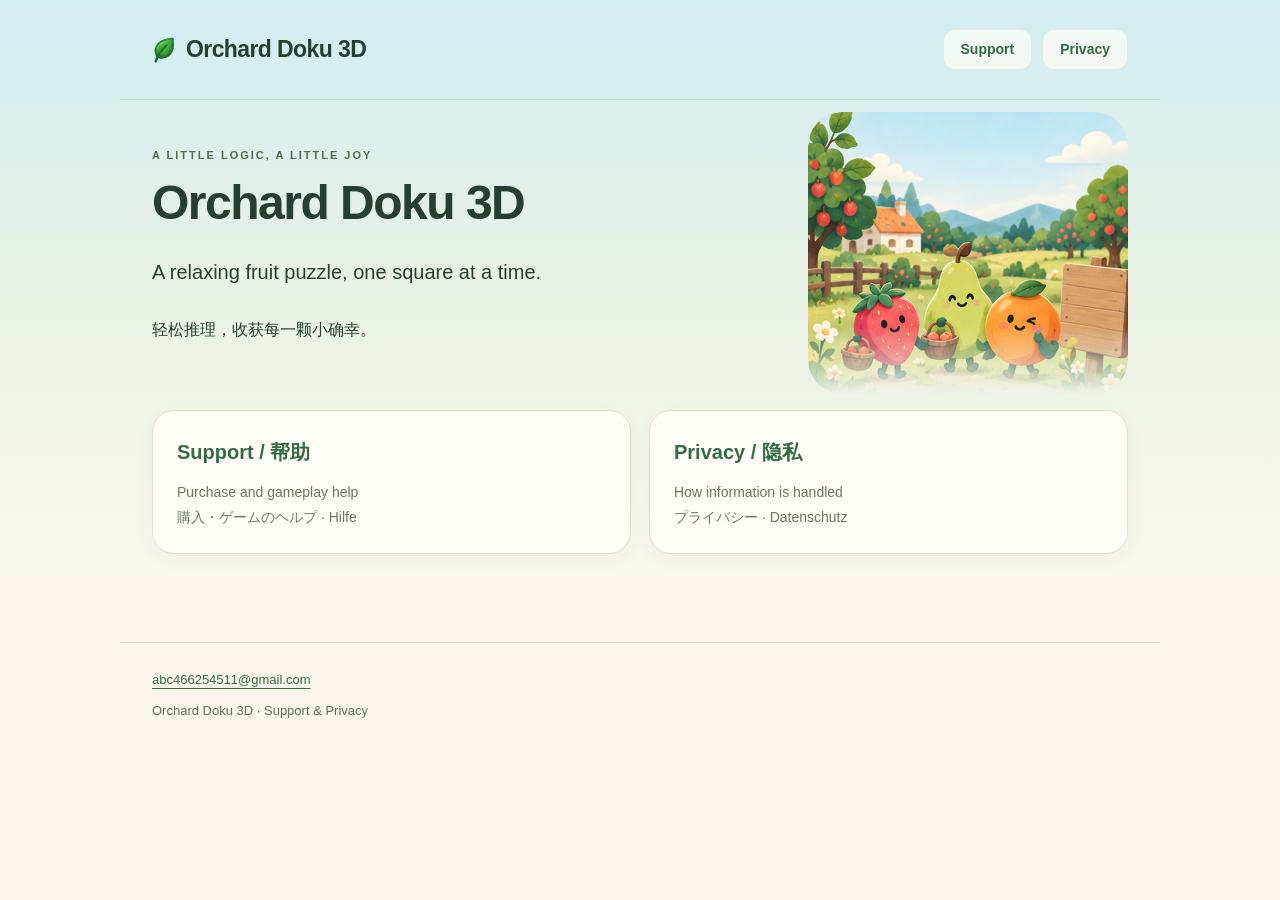
==== index.html @ daf19d79 "Document Orchard Doku 3D progress, leaderboards and version checks" ====
<!doctype html>
<html lang="en"><head><meta charset="utf-8"><meta name="viewport" content="width=device-width,initial-scale=1"><meta name="color-scheme" content="light"><meta name="description" content="Orchard Doku 3D official support and privacy information."><title>Support & Privacy · Orchard Doku 3D</title><link rel="stylesheet" href="style.css"></head><body><header><a class="brand" href="index.html">Orchard Doku 3D</a><nav aria-label="Main navigation"><a href="support.html">Support</a><a href="privacy.html">Privacy</a></nav></header><main><div class="page-intro"><p class="eyebrow">A LITTLE LOGIC, A LITTLE JOY</p><h1>Orchard Doku 3D</h1><p class="lead">A relaxing fruit puzzle, one square at a time.</p><p>轻松推理，收获每一颗小确幸。</p></div><div class="cards"><a href="support.html"><strong>Support / 帮助</strong><span>Purchase and gameplay help<br>購入・ゲームのヘルプ · Hilfe</span></a><a href="privacy.html"><strong>Privacy / 隐私</strong><span>How information is handled<br>プライバシー · Datenschutz</span></a></div></main><footer><a href="mailto:abc466254511@gmail.com">abc466254511@gmail.com</a><p>Orchard Doku 3D · Support &amp; Privacy</p></footer></body></html>
---- style.css ----
*{box-sizing:border-box}html{scroll-behavior:smooth}body{margin:0;background:#fbf7ec;color:#263e2c;font-family:-apple-system,BlinkMacSystemFont,"Segoe UI",sans-serif;font-size:16px;line-height:1.75}header,main,footer{max-width:880px;margin:auto;padding:28px}header{display:flex;gap:24px;align-items:center;justify-content:space-between;border-bottom:1px solid #dce1cf}nav{display:flex;gap:24px;flex-wrap:wrap}a{color:#326845;text-underline-offset:4px;overflow-wrap:anywhere}a:hover{color:#174527}a:focus-visible{outline:3px solid #809f59;outline-offset:4px}.brand{font-weight:800;font-size:22px;text-decoration:none}h1{font-size:clamp(32px,6vw,48px);line-height:1.2;margin:12px 0 20px;letter-spacing:-1px}h2{font-size:26px;line-height:1.35}h3{font-size:19px;line-height:1.5;margin:26px 0 8px}p{margin:8px 0 18px}.meta,.eyebrow,footer{color:#687664}.eyebrow{font-size:12px;letter-spacing:2px;font-weight:700}.languages{padding:16px 0 24px}.languages a{background:#e9efdc;border-radius:12px;padding:6px 14px;text-decoration:none}.lead{font-size:20px}section{background:#fffdf6;border:1px solid #dde2d0;border-radius:22px;margin:12px 0 28px;padding:28px;scroll-margin-top:18px}footer{font-size:14px;border-top:1px solid #dce1cf}.cards{display:grid;grid-template-columns:1fr 1fr;gap:18px;margin:36px 0 80px}.cards a{display:block;padding:24px;border-radius:20px;background:#e9efdc;text-decoration:none}.cards strong,.cards span{display:block}.cards strong{font-size:20px;margin-bottom:10px}.cards span{font-size:14px;color:#687664}@media(max-width:540px){header,main,footer{padding:20px}header{gap:12px}header nav{gap:14px;font-size:14px}section{padding:20px}.cards{grid-template-columns:1fr}nav.languages{gap:10px}.brand{font-size:19px}}@media(prefers-reduced-motion:reduce){html{scroll-behavior:auto}}
/* Preview: Orchard home-v7 palette and approved orchard illustration. */
:root{--cream:#fbf7ec;--ink:#273f30;--green:#39784c;--sky:#b8e4ed}
body{background:linear-gradient(180deg,#d0edf0 0,#e8f1e5 280px,var(--cream) 590px) no-repeat,var(--cream);color:var(--ink)}
header,main,footer{max-width:1040px;padding-left:32px;padding-right:32px}
header{min-height:100px;border-bottom:1px solid rgba(64,109,75,.13)}
.brand{display:flex;align-items:center;gap:9px;letter-spacing:-.6px;font-size:23px;color:var(--ink)}
.brand:before{content:"";width:25px;height:30px;background:url(assets/IconLeaf.png) center/contain no-repeat;flex:none}
header nav{gap:10px;font-size:14px;font-weight:600}
header nav a{padding:7px 17px;border-radius:12px;text-decoration:none;background:rgba(255,253,245,.7);border:1px solid rgba(67,108,74,.1)}
main{padding-top:0}
.page-intro{position:relative;isolation:isolate;min-height:298px;display:flex;flex-direction:column;justify-content:center;padding:35px 345px 25px 0}
.page-intro:after{content:"";position:absolute;z-index:-1;right:0;top:12px;width:320px;height:282px;background:url(assets/HomeScene.png) center 66%/cover no-repeat;border-radius:34px;mask-image:linear-gradient(to bottom,#000 76%,transparent 100%);-webkit-mask-image:linear-gradient(to bottom,#000 76%,transparent 100%)}
h1{font-size:clamp(34px,5vw,48px);letter-spacing:-1.5px;margin:9px 0 16px}
.eyebrow{color:#526d4c;font-size:11px;letter-spacing:2px;margin:0;font-weight:700}
.meta{font-size:13px;line-height:1.75;color:#566b56;margin:0}
.languages{gap:8px;padding:20px 0 0}
.languages a{font-size:13px;padding:6px 14px;border:1px solid #cad6ba;border-radius:11px;background:#fffdf3;box-shadow:0 2px 2px rgba(47,84,55,.03)}
a{color:#346b45}a:hover{color:#214b2c}a:focus-visible{outline:3px solid #39784c}
section{position:relative;background:#fffdf6;border:1px solid #dce1cf;box-shadow:0 8px 30px rgba(56,87,43,.04);border-radius:24px;padding:32px 38px;margin:0 0 24px;scroll-margin-top:22px}
section h2{font-size:26px;margin:0 0 22px;letter-spacing:-.6px}
section h3{font-size:18px;margin:26px 0 9px}section p{font-size:15px;line-height:1.9;color:#405443}
footer{border-top:1px solid #dde2d0;font-size:13px;color:#60725c;padding-top:26px;padding-bottom:32px}
.cards{margin:12px 0 60px}.cards a{background:#fffdf6;border:1px solid #dce1cf;box-shadow:0 6px 20px rgba(56,87,43,.04);border-radius:22px}.cards strong{color:#346b45}
@media(max-width:700px){header,main,footer{padding-left:20px;padding-right:20px}header{min-height:82px;gap:10px;flex-wrap:wrap;padding-top:18px;padding-bottom:18px}.brand{font-size:20px;gap:5px}.brand:before{width:20px;height:25px}header nav{gap:6px;font-size:12px}header nav a{padding:6px 9px}.page-intro{padding:26px 0 21px;min-height:0}.page-intro:after{position:relative;display:block;right:auto;top:auto;order:-1;width:100%;height:176px;margin:0 0 17px;border-radius:22px;background-position:center 70%;mask-image:linear-gradient(to bottom,#000 86%,transparent 100%);-webkit-mask-image:linear-gradient(to bottom,#000 86%,transparent 100%)}h1{font-size:36px;margin:8px 0 12px}.languages{padding-top:16px;gap:7px}.languages a{font-size:12px;padding:6px 12px}.meta{font-size:12px}section{padding:23px 21px;border-radius:22px}section h2{font-size:25px;margin-bottom:20px}section h3{font-size:17px}section p{font-size:15px;line-height:1.85}}
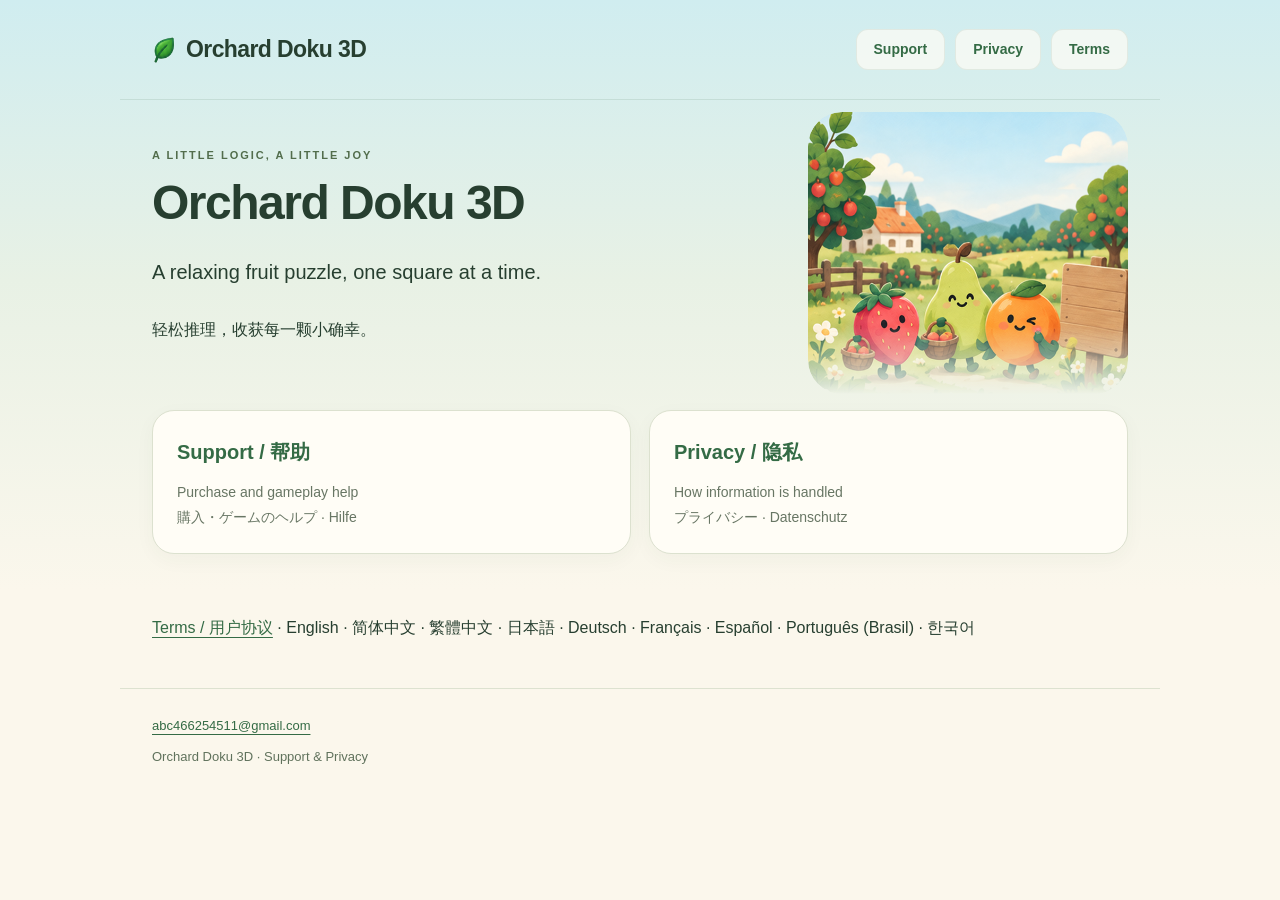
==== commit 56d1ce1a: "Update 1.1.1 privacy, purchase terms and support in nine languages" ====
--- a/index.html
+++ b/index.html
@@ -1,2 +1,2 @@
 <!doctype html>
-<html lang="en"><head><meta charset="utf-8"><meta name="viewport" content="width=device-width,initial-scale=1"><meta name="color-scheme" content="light"><meta name="description" content="Orchard Doku 3D official support and privacy information."><title>Support & Privacy · Orchard Doku 3D</title><link rel="stylesheet" href="style.css"></head><body><header><a class="brand" href="index.html">Orchard Doku 3D</a><nav aria-label="Main navigation"><a href="support.html">Support</a><a href="privacy.html">Privacy</a></nav></header><main><div class="page-intro"><p class="eyebrow">A LITTLE LOGIC, A LITTLE JOY</p><h1>Orchard Doku 3D</h1><p class="lead">A relaxing fruit puzzle, one square at a time.</p><p>轻松推理，收获每一颗小确幸。</p></div><div class="cards"><a href="support.html"><strong>Support / 帮助</strong><span>Purchase and gameplay help<br>購入・ゲームのヘルプ · Hilfe</span></a><a href="privacy.html"><strong>Privacy / 隐私</strong><span>How information is handled<br>プライバシー · Datenschutz</span></a></div></main><footer><a href="mailto:abc466254511@gmail.com">abc466254511@gmail.com</a><p>Orchard Doku 3D · Support &amp; Privacy</p></footer></body></html>
+<html lang="en"><head><meta charset="utf-8"><meta name="viewport" content="width=device-width,initial-scale=1"><meta name="color-scheme" content="light"><meta name="description" content="Orchard Doku 3D official support and privacy information."><title>Support & Privacy · Orchard Doku 3D</title><link rel="stylesheet" href="style.css"></head><body><header><a class="brand" href="index.html">Orchard Doku 3D</a><nav aria-label="Main navigation"><a href="support.html">Support</a><a href="privacy.html">Privacy</a><a href="terms.html">Terms</a></nav></header><main><div class="page-intro"><p class="eyebrow">A LITTLE LOGIC, A LITTLE JOY</p><h1>Orchard Doku 3D</h1><p class="lead">A relaxing fruit puzzle, one square at a time.</p><p>轻松推理，收获每一颗小确幸。</p></div><div class="cards"><a href="support.html"><strong>Support / 帮助</strong><span>Purchase and gameplay help<br>購入・ゲームのヘルプ · Hilfe</span></a><a href="privacy.html"><strong>Privacy / 隐私</strong><span>How information is handled<br>プライバシー · Datenschutz</span></a></div><p><a href="terms.html">Terms / 用户协议</a> · English · 简体中文 · 繁體中文 · 日本語 · Deutsch · Français · Español · Português (Brasil) · 한국어</p></main><footer><a href="mailto:abc466254511@gmail.com">abc466254511@gmail.com</a><p>Orchard Doku 3D · Support &amp; Privacy</p></footer></body></html>
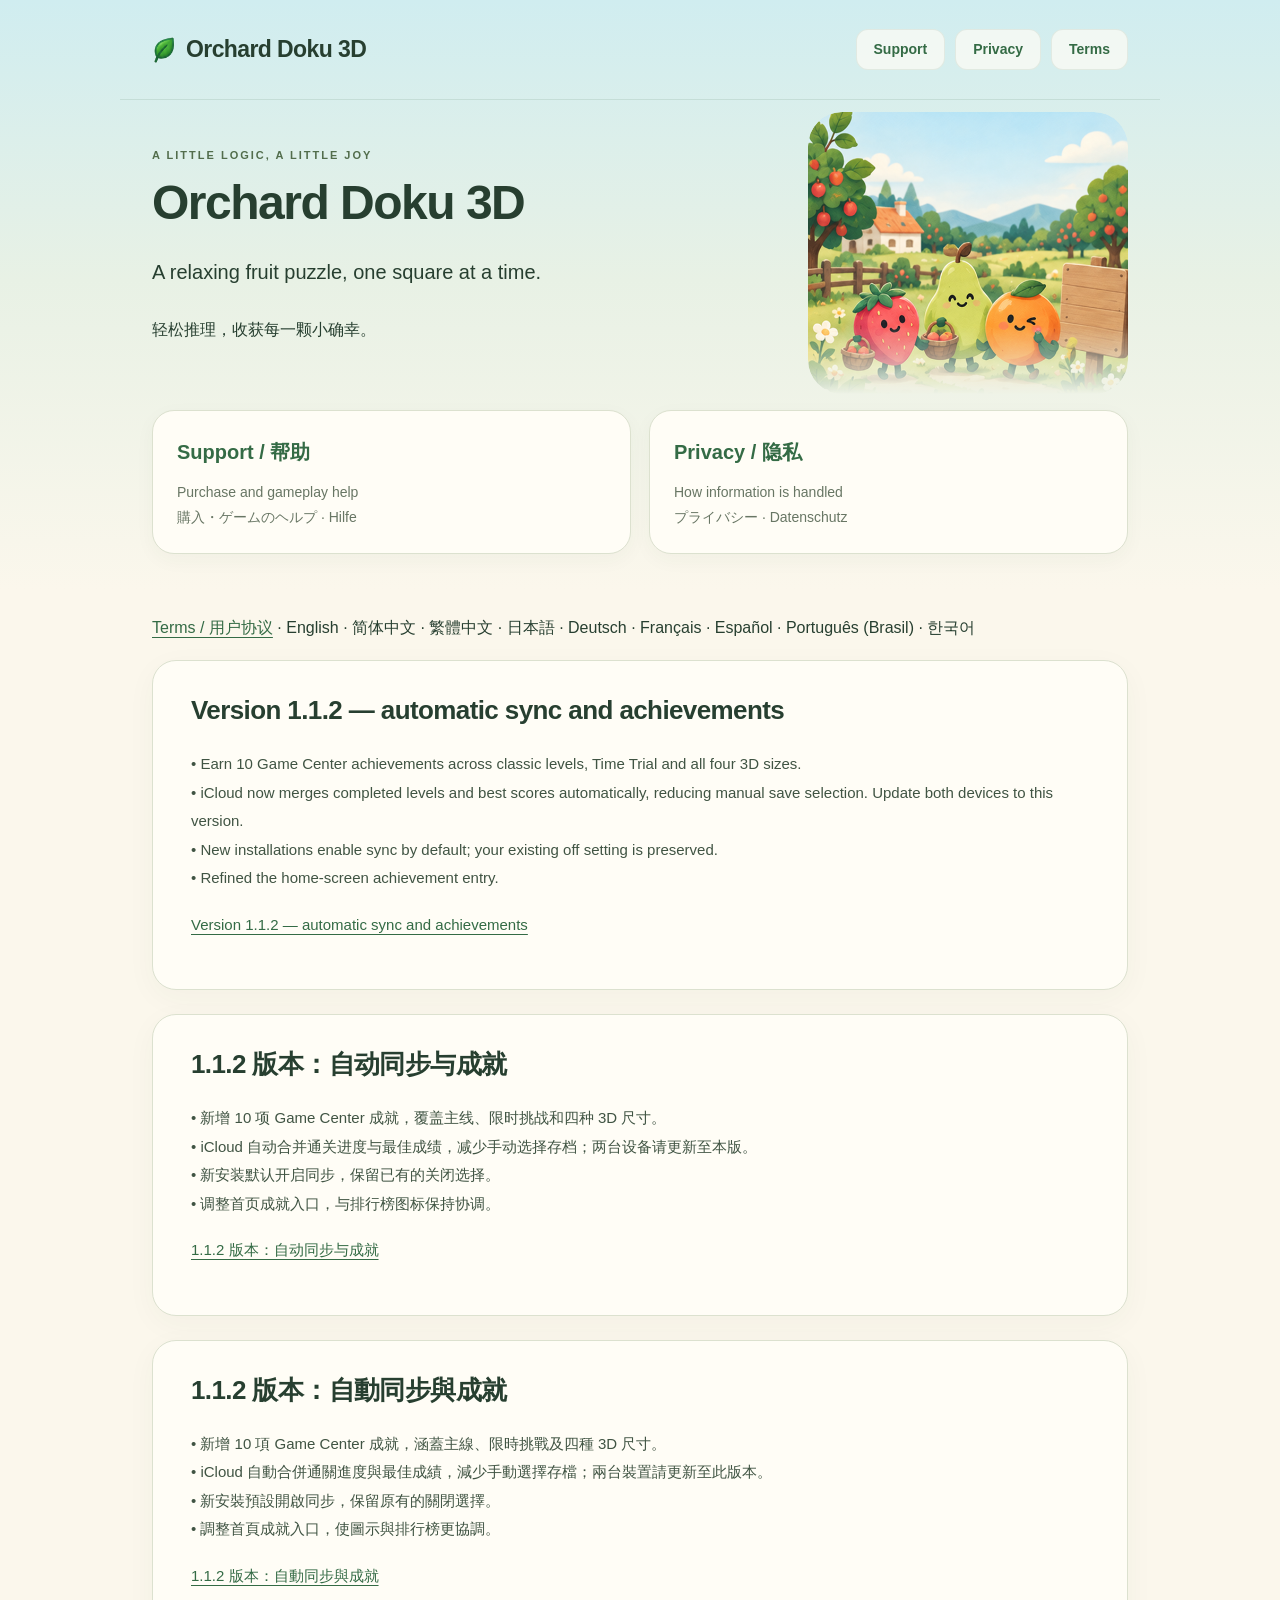
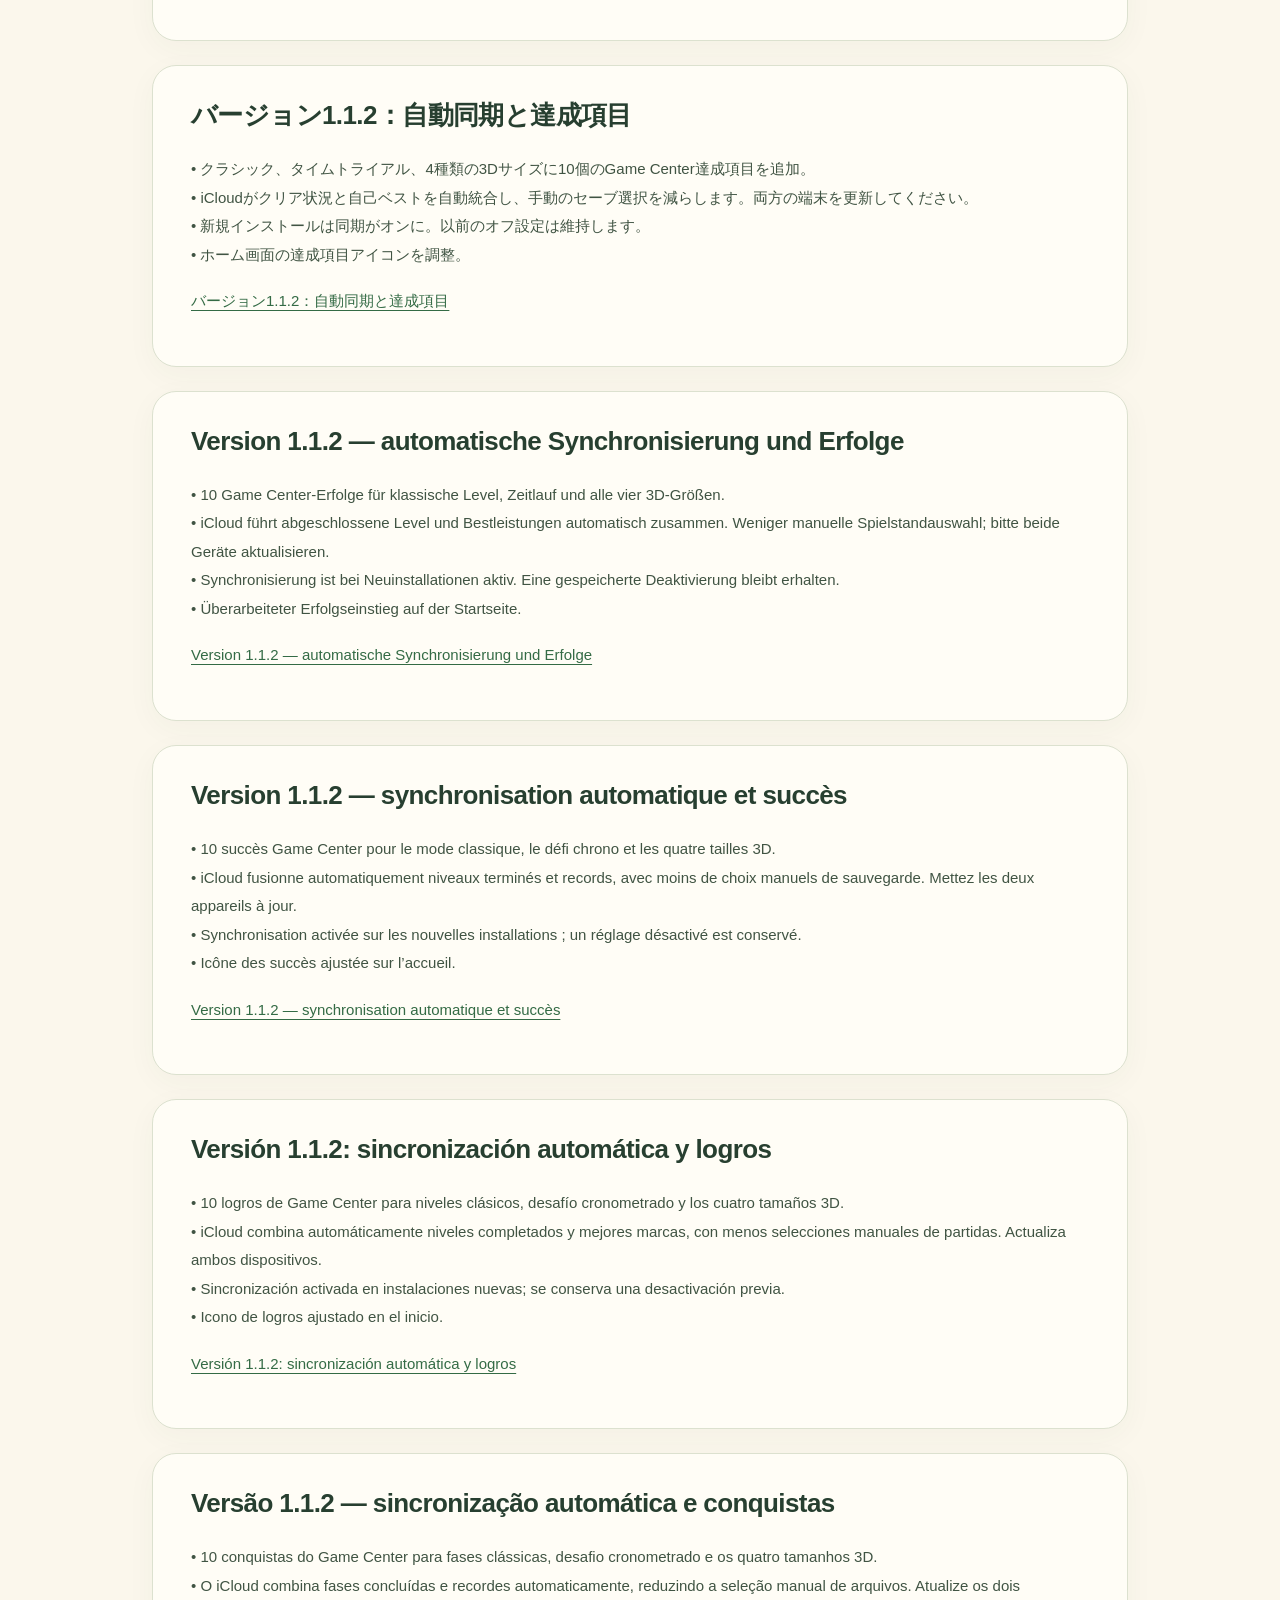
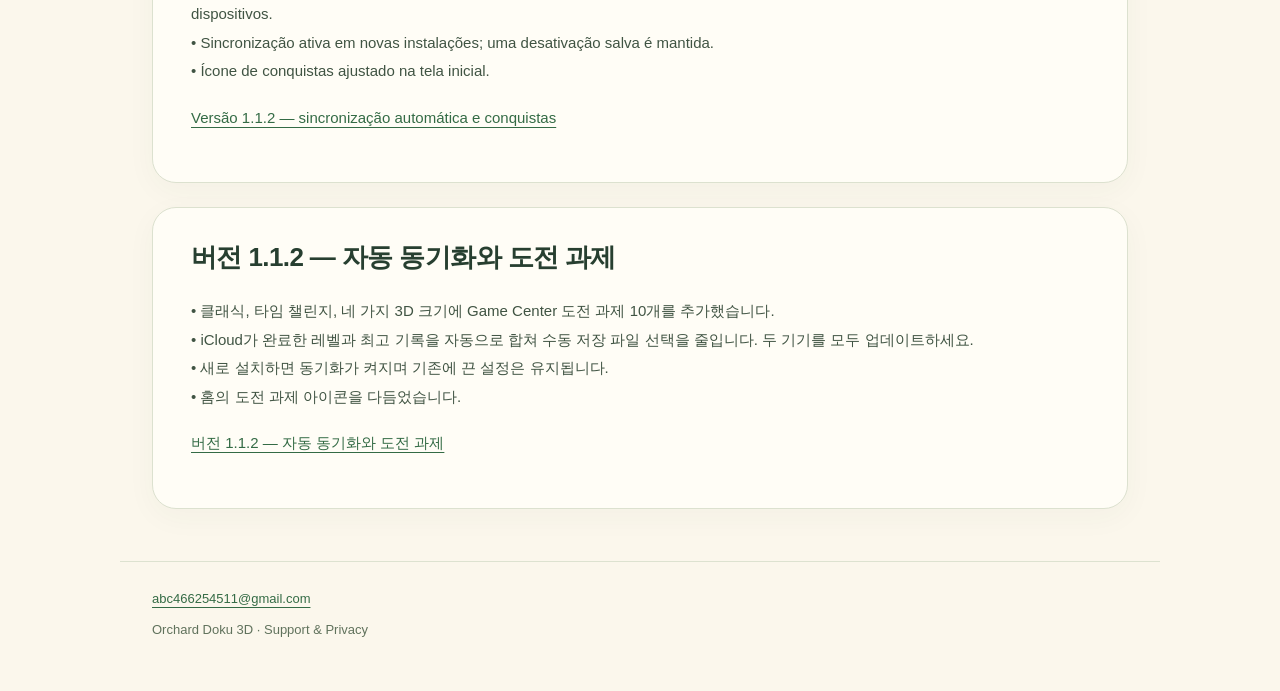
==== commit 2704b1d1: "Document 1.1.2 automatic iCloud sync and Game Center achievements in nine languages" ====
--- a/index.html
+++ b/index.html
@@ -1,2 +1,2 @@
 <!doctype html>
-<html lang="en"><head><meta charset="utf-8"><meta name="viewport" content="width=device-width,initial-scale=1"><meta name="color-scheme" content="light"><meta name="description" content="Orchard Doku 3D official support and privacy information."><title>Support & Privacy · Orchard Doku 3D</title><link rel="stylesheet" href="style.css"></head><body><header><a class="brand" href="index.html">Orchard Doku 3D</a><nav aria-label="Main navigation"><a href="support.html">Support</a><a href="privacy.html">Privacy</a><a href="terms.html">Terms</a></nav></header><main><div class="page-intro"><p class="eyebrow">A LITTLE LOGIC, A LITTLE JOY</p><h1>Orchard Doku 3D</h1><p class="lead">A relaxing fruit puzzle, one square at a time.</p><p>轻松推理，收获每一颗小确幸。</p></div><div class="cards"><a href="support.html"><strong>Support / 帮助</strong><span>Purchase and gameplay help<br>購入・ゲームのヘルプ · Hilfe</span></a><a href="privacy.html"><strong>Privacy / 隐私</strong><span>How information is handled<br>プライバシー · Datenschutz</span></a></div><p><a href="terms.html">Terms / 用户协议</a> · English · 简体中文 · 繁體中文 · 日本語 · Deutsch · Français · Español · Português (Brasil) · 한국어</p></main><footer><a href="mailto:abc466254511@gmail.com">abc466254511@gmail.com</a><p>Orchard Doku 3D · Support &amp; Privacy</p></footer></body></html>
+<html lang="en"><head><meta charset="utf-8"><meta name="viewport" content="width=device-width,initial-scale=1"><meta name="color-scheme" content="light"><meta name="description" content="Orchard Doku 3D official support and privacy information."><title>Support & Privacy · Orchard Doku 3D</title><link rel="stylesheet" href="style.css"></head><body><header><a class="brand" href="index.html">Orchard Doku 3D</a><nav aria-label="Main navigation"><a href="support.html">Support</a><a href="privacy.html">Privacy</a><a href="terms.html">Terms</a></nav></header><main><div class="page-intro"><p class="eyebrow">A LITTLE LOGIC, A LITTLE JOY</p><h1>Orchard Doku 3D</h1><p class="lead">A relaxing fruit puzzle, one square at a time.</p><p>轻松推理，收获每一颗小确幸。</p></div><div class="cards"><a href="support.html"><strong>Support / 帮助</strong><span>Purchase and gameplay help<br>購入・ゲームのヘルプ · Hilfe</span></a><a href="privacy.html"><strong>Privacy / 隐私</strong><span>How information is handled<br>プライバシー · Datenschutz</span></a></div><p><a href="terms.html">Terms / 用户协议</a> · English · 简体中文 · 繁體中文 · 日本語 · Deutsch · Français · Español · Português (Brasil) · 한국어</p><section lang="en-US"><h2>Version 1.1.2 — automatic sync and achievements</h2><p>• Earn 10 Game Center achievements across classic levels, Time Trial and all four 3D sizes.<br>• iCloud now merges completed levels and best scores automatically, reducing manual save selection. Update both devices to this version.<br>• New installations enable sync by default; your existing off setting is preserved.<br>• Refined the home-screen achievement entry.</p><p><a href="support.html#english">Version 1.1.2 — automatic sync and achievements</a></p></section><section lang="zh-Hans"><h2>1.1.2 版本：自动同步与成就</h2><p>• 新增 10 项 Game Center 成就，覆盖主线、限时挑战和四种 3D 尺寸。<br>• iCloud 自动合并通关进度与最佳成绩，减少手动选择存档；两台设备请更新至本版。<br>• 新安装默认开启同步，保留已有的关闭选择。<br>• 调整首页成就入口，与排行榜图标保持协调。</p><p><a href="support.html#chinese">1.1.2 版本：自动同步与成就</a></p></section><section lang="zh-Hant"><h2>1.1.2 版本：自動同步與成就</h2><p>• 新增 10 項 Game Center 成就，涵蓋主線、限時挑戰及四種 3D 尺寸。<br>• iCloud 自動合併通關進度與最佳成績，減少手動選擇存檔；兩台裝置請更新至此版本。<br>• 新安裝預設開啟同步，保留原有的關閉選擇。<br>• 調整首頁成就入口，使圖示與排行榜更協調。</p><p><a href="support.html#traditional">1.1.2 版本：自動同步與成就</a></p></section><section lang="ja"><h2>バージョン1.1.2：自動同期と達成項目</h2><p>• クラシック、タイムトライアル、4種類の3Dサイズに10個のGame Center達成項目を追加。<br>• iCloudがクリア状況と自己ベストを自動統合し、手動のセーブ選択を減らします。両方の端末を更新してください。<br>• 新規インストールは同期がオンに。以前のオフ設定は維持します。<br>• ホーム画面の達成項目アイコンを調整。</p><p><a href="support.html#japanese">バージョン1.1.2：自動同期と達成項目</a></p></section><section lang="de-DE"><h2>Version 1.1.2 — automatische Synchronisierung und Erfolge</h2><p>• 10 Game Center-Erfolge für klassische Level, Zeitlauf und alle vier 3D-Größen.<br>• iCloud führt abgeschlossene Level und Bestleistungen automatisch zusammen. Weniger manuelle Spielstandauswahl; bitte beide Geräte aktualisieren.<br>• Synchronisierung ist bei Neuinstallationen aktiv. Eine gespeicherte Deaktivierung bleibt erhalten.<br>• Überarbeiteter Erfolgseinstieg auf der Startseite.</p><p><a href="support.html#german">Version 1.1.2 — automatische Synchronisierung und Erfolge</a></p></section><section lang="fr-FR"><h2>Version 1.1.2 — synchronisation automatique et succès</h2><p>• 10 succès Game Center pour le mode classique, le défi chrono et les quatre tailles 3D.<br>• iCloud fusionne automatiquement niveaux terminés et records, avec moins de choix manuels de sauvegarde. Mettez les deux appareils à jour.<br>• Synchronisation activée sur les nouvelles installations ; un réglage désactivé est conservé.<br>• Icône des succès ajustée sur l’accueil.</p><p><a href="support.html#french">Version 1.1.2 — synchronisation automatique et succès</a></p></section><section lang="es-ES"><h2>Versión 1.1.2: sincronización automática y logros</h2><p>• 10 logros de Game Center para niveles clásicos, desafío cronometrado y los cuatro tamaños 3D.<br>• iCloud combina automáticamente niveles completados y mejores marcas, con menos selecciones manuales de partidas. Actualiza ambos dispositivos.<br>• Sincronización activada en instalaciones nuevas; se conserva una desactivación previa.<br>• Icono de logros ajustado en el inicio.</p><p><a href="support.html#spanish">Versión 1.1.2: sincronización automática y logros</a></p></section><section lang="pt-BR"><h2>Versão 1.1.2 — sincronização automática e conquistas</h2><p>• 10 conquistas do Game Center para fases clássicas, desafio cronometrado e os quatro tamanhos 3D.<br>• O iCloud combina fases concluídas e recordes automaticamente, reduzindo a seleção manual de arquivos. Atualize os dois dispositivos.<br>• Sincronização ativa em novas instalações; uma desativação salva é mantida.<br>• Ícone de conquistas ajustado na tela inicial.</p><p><a href="support.html#portuguese">Versão 1.1.2 — sincronização automática e conquistas</a></p></section><section lang="ko"><h2>버전 1.1.2 — 자동 동기화와 도전 과제</h2><p>• 클래식, 타임 챌린지, 네 가지 3D 크기에 Game Center 도전 과제 10개를 추가했습니다.<br>• iCloud가 완료한 레벨과 최고 기록을 자동으로 합쳐 수동 저장 파일 선택을 줄입니다. 두 기기를 모두 업데이트하세요.<br>• 새로 설치하면 동기화가 켜지며 기존에 끈 설정은 유지됩니다.<br>• 홈의 도전 과제 아이콘을 다듬었습니다.</p><p><a href="support.html#korean">버전 1.1.2 — 자동 동기화와 도전 과제</a></p></section></main><footer><a href="mailto:abc466254511@gmail.com">abc466254511@gmail.com</a><p>Orchard Doku 3D · Support &amp; Privacy</p></footer></body></html>
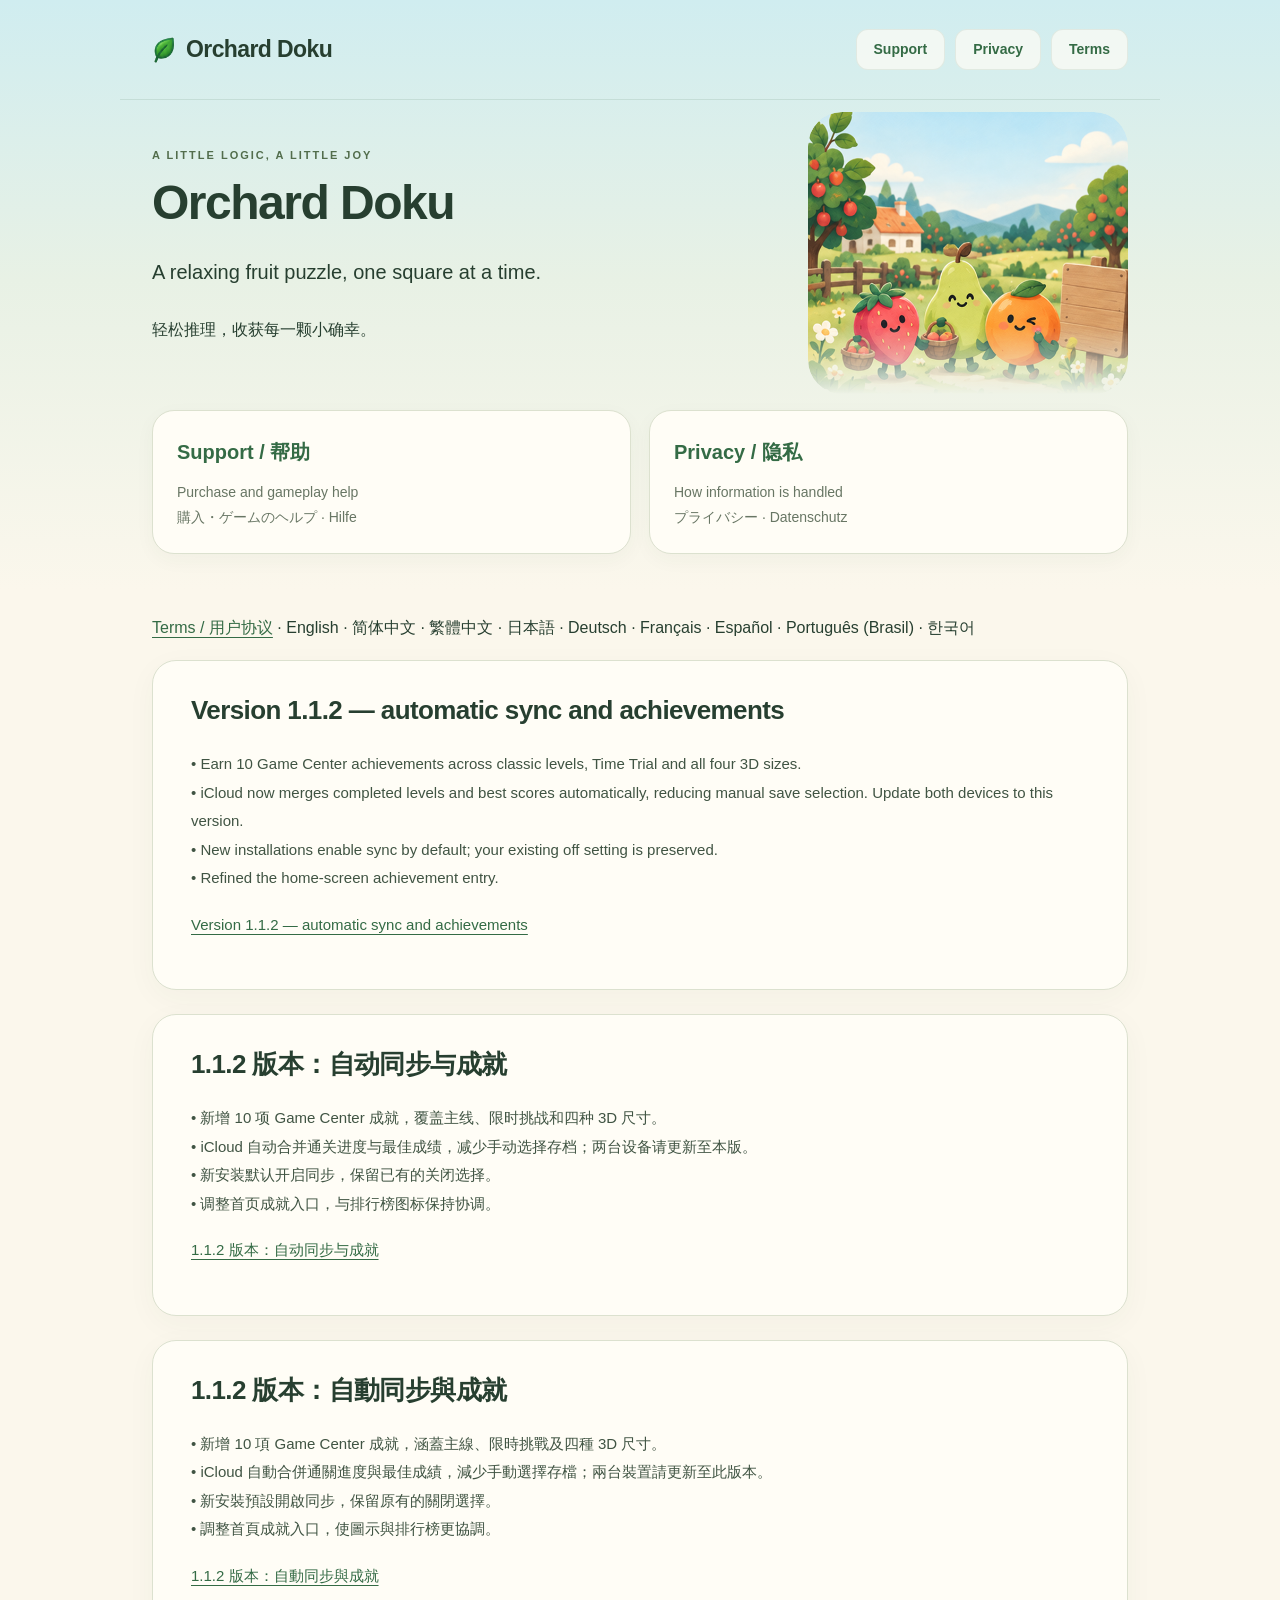
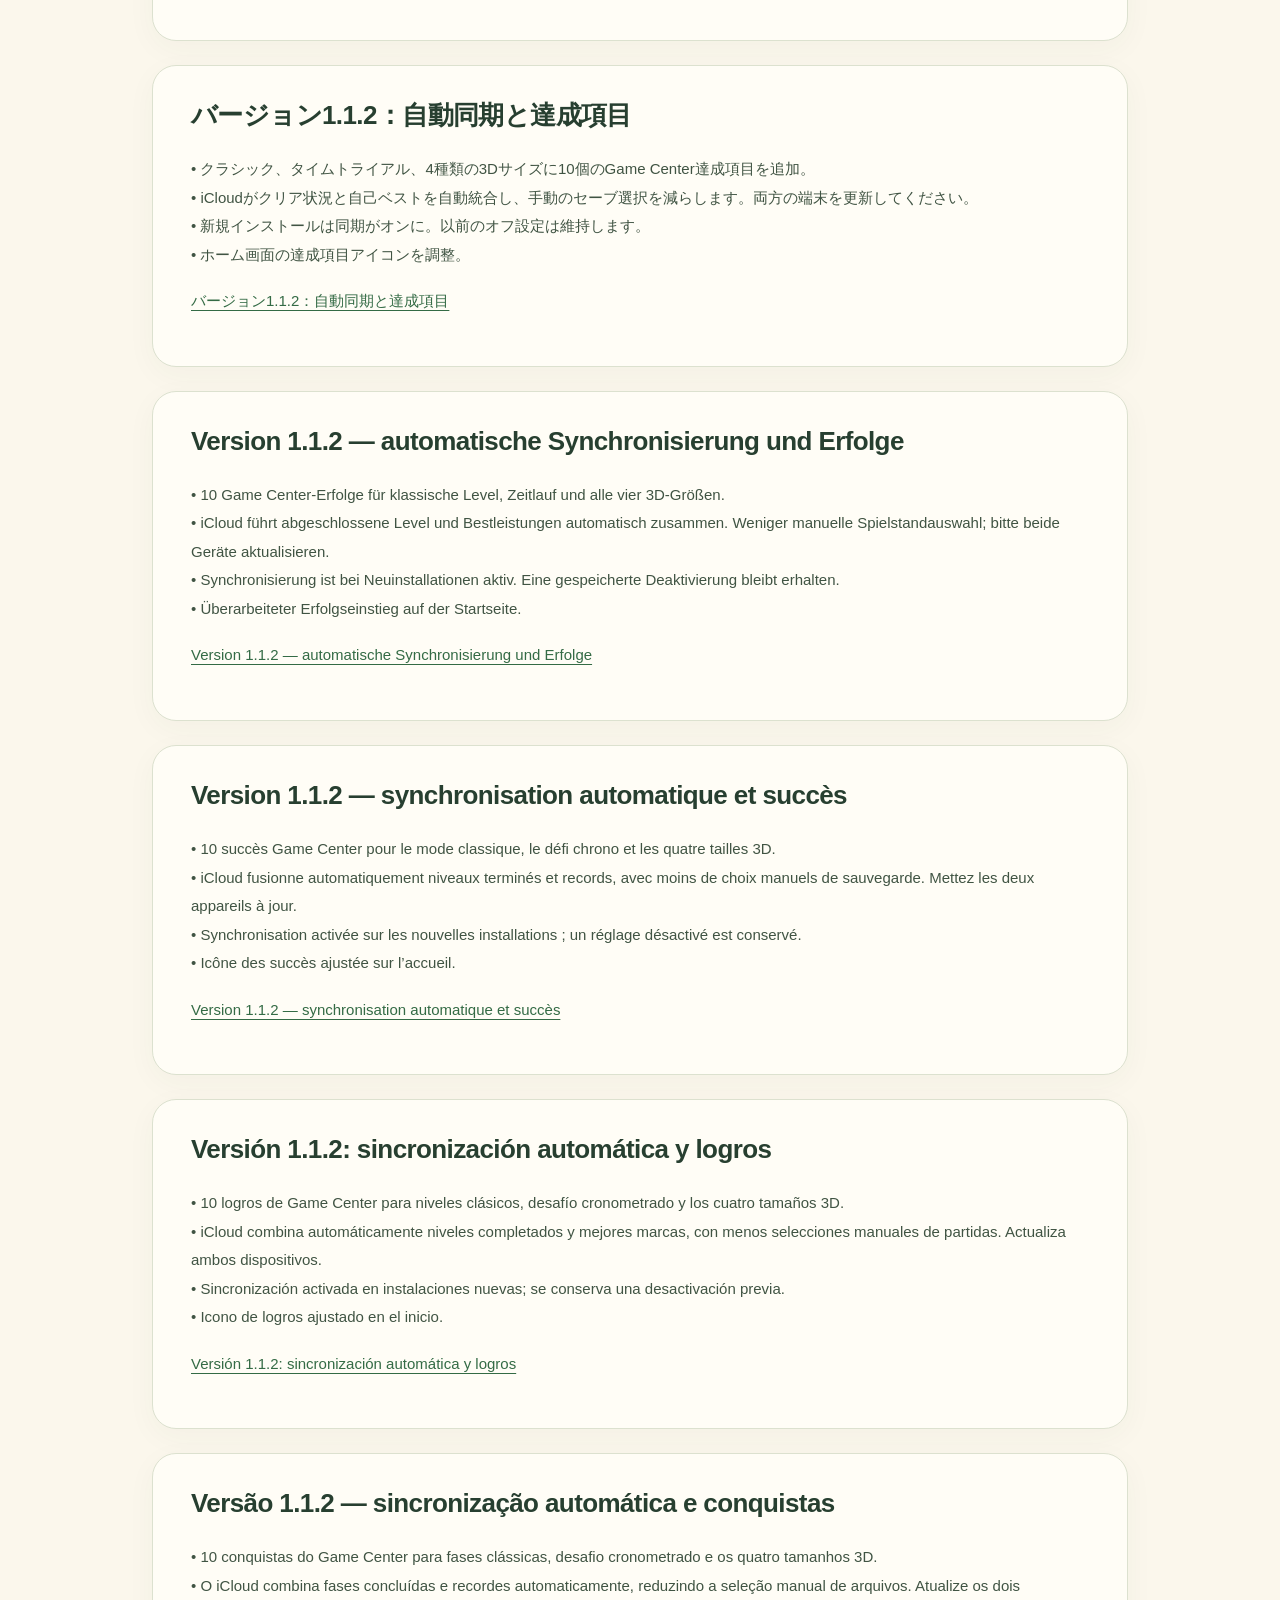
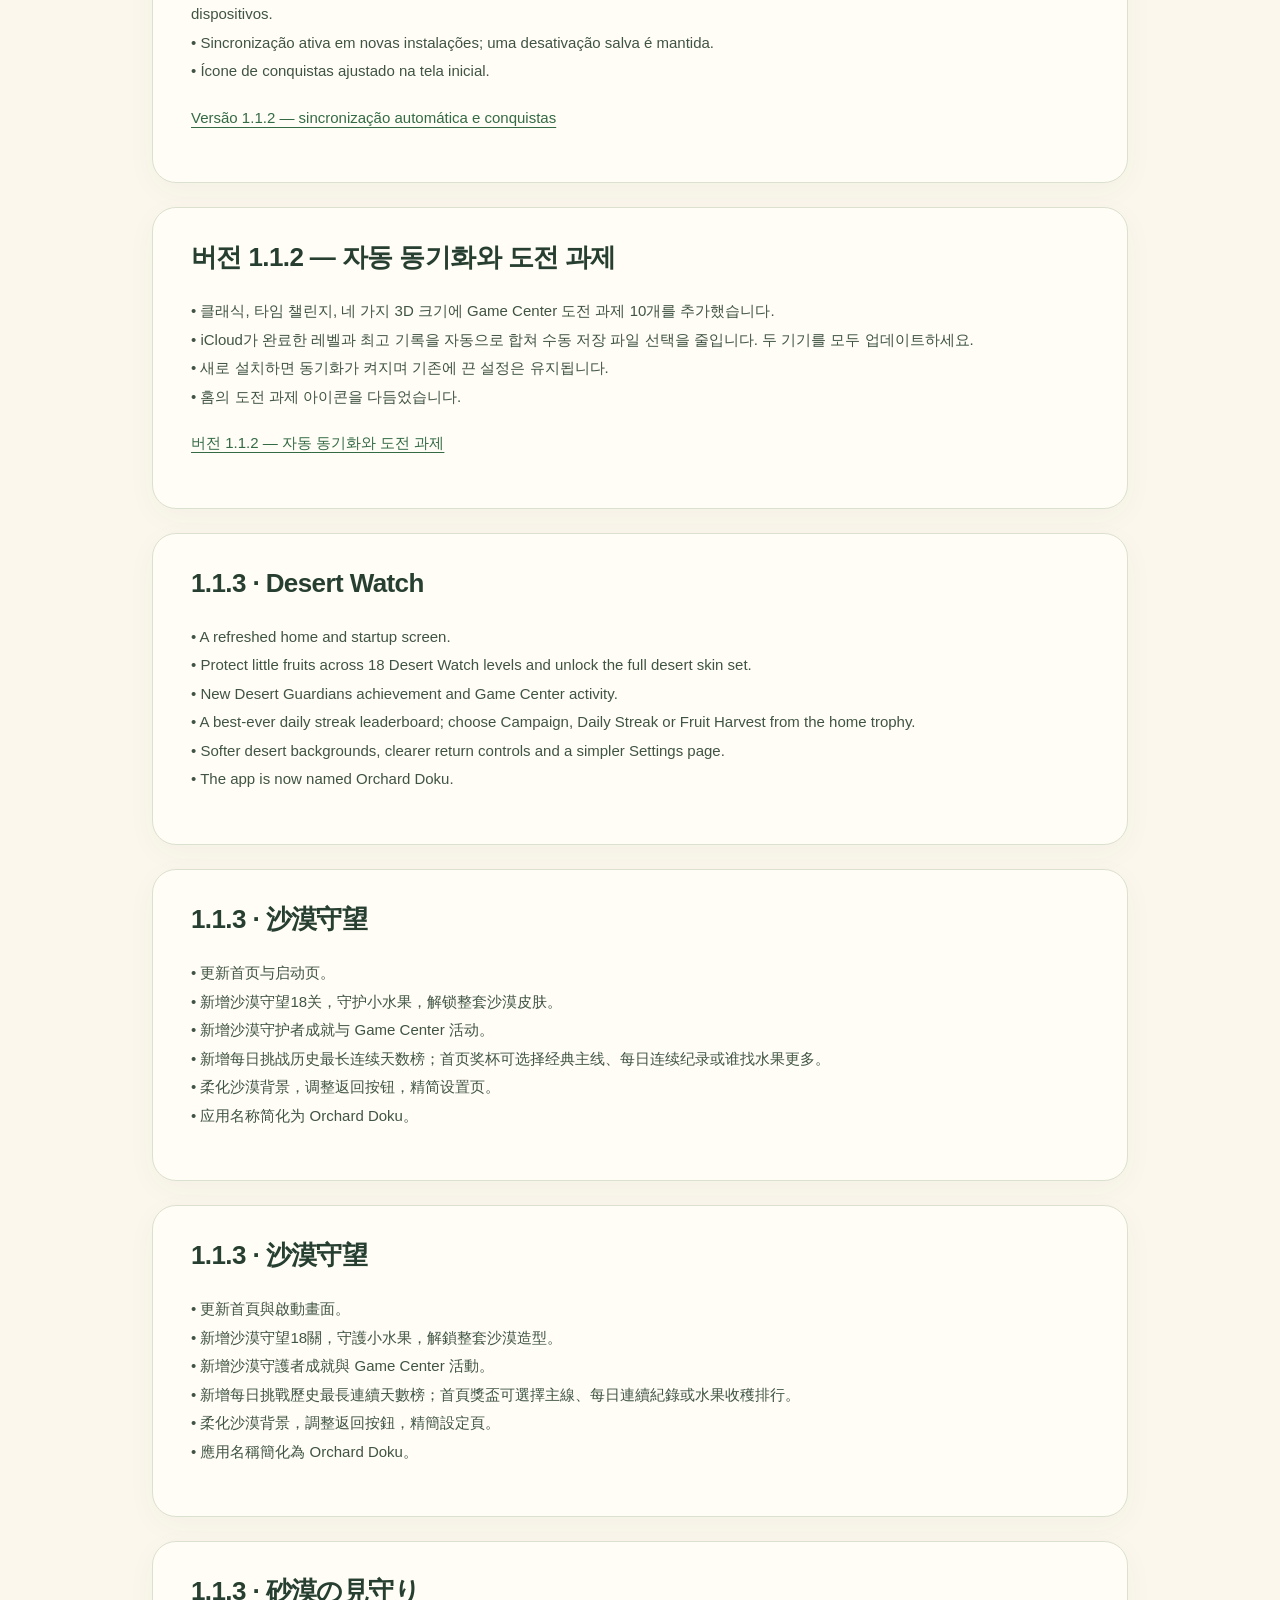
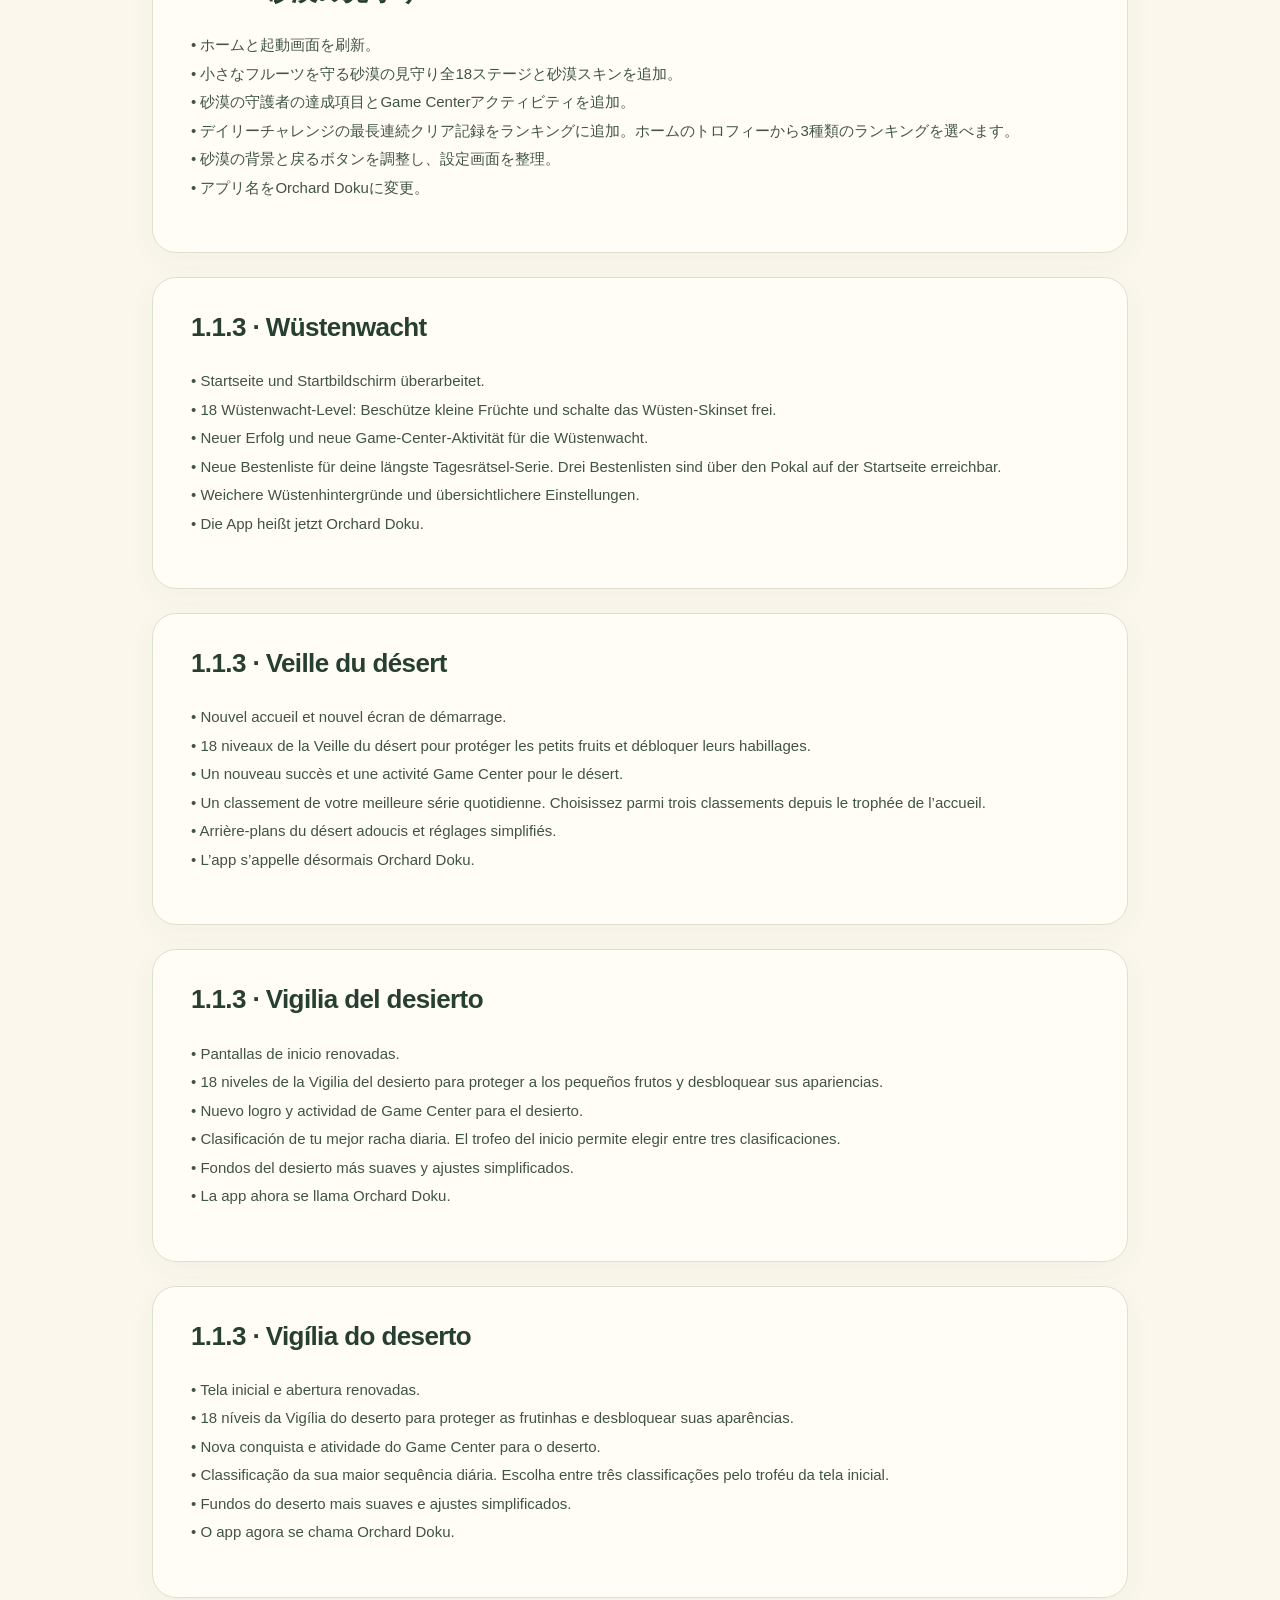
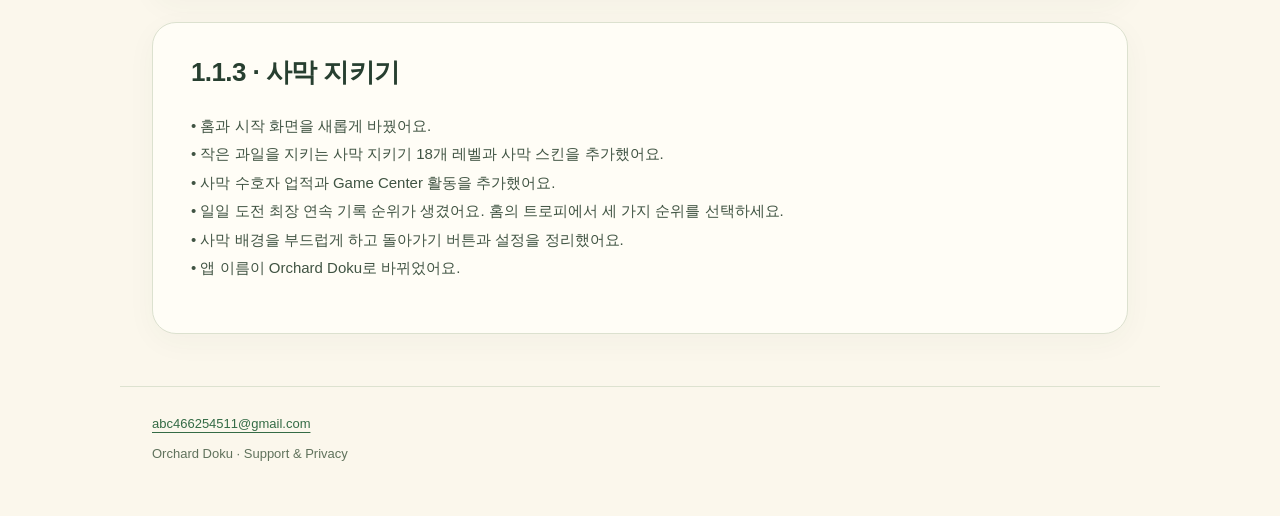
==== commit 5396f8ba: "Document Orchard Doku 1.1.3 desert and daily streak features" ====
--- a/index.html
+++ b/index.html
@@ -1,2 +1,2 @@
 <!doctype html>
-<html lang="en"><head><meta charset="utf-8"><meta name="viewport" content="width=device-width,initial-scale=1"><meta name="color-scheme" content="light"><meta name="description" content="Orchard Doku 3D official support and privacy information."><title>Support & Privacy · Orchard Doku 3D</title><link rel="stylesheet" href="style.css"></head><body><header><a class="brand" href="index.html">Orchard Doku 3D</a><nav aria-label="Main navigation"><a href="support.html">Support</a><a href="privacy.html">Privacy</a><a href="terms.html">Terms</a></nav></header><main><div class="page-intro"><p class="eyebrow">A LITTLE LOGIC, A LITTLE JOY</p><h1>Orchard Doku 3D</h1><p class="lead">A relaxing fruit puzzle, one square at a time.</p><p>轻松推理，收获每一颗小确幸。</p></div><div class="cards"><a href="support.html"><strong>Support / 帮助</strong><span>Purchase and gameplay help<br>購入・ゲームのヘルプ · Hilfe</span></a><a href="privacy.html"><strong>Privacy / 隐私</strong><span>How information is handled<br>プライバシー · Datenschutz</span></a></div><p><a href="terms.html">Terms / 用户协议</a> · English · 简体中文 · 繁體中文 · 日本語 · Deutsch · Français · Español · Português (Brasil) · 한국어</p><section lang="en-US"><h2>Version 1.1.2 — automatic sync and achievements</h2><p>• Earn 10 Game Center achievements across classic levels, Time Trial and all four 3D sizes.<br>• iCloud now merges completed levels and best scores automatically, reducing manual save selection. Update both devices to this version.<br>• New installations enable sync by default; your existing off setting is preserved.<br>• Refined the home-screen achievement entry.</p><p><a href="support.html#english">Version 1.1.2 — automatic sync and achievements</a></p></section><section lang="zh-Hans"><h2>1.1.2 版本：自动同步与成就</h2><p>• 新增 10 项 Game Center 成就，覆盖主线、限时挑战和四种 3D 尺寸。<br>• iCloud 自动合并通关进度与最佳成绩，减少手动选择存档；两台设备请更新至本版。<br>• 新安装默认开启同步，保留已有的关闭选择。<br>• 调整首页成就入口，与排行榜图标保持协调。</p><p><a href="support.html#chinese">1.1.2 版本：自动同步与成就</a></p></section><section lang="zh-Hant"><h2>1.1.2 版本：自動同步與成就</h2><p>• 新增 10 項 Game Center 成就，涵蓋主線、限時挑戰及四種 3D 尺寸。<br>• iCloud 自動合併通關進度與最佳成績，減少手動選擇存檔；兩台裝置請更新至此版本。<br>• 新安裝預設開啟同步，保留原有的關閉選擇。<br>• 調整首頁成就入口，使圖示與排行榜更協調。</p><p><a href="support.html#traditional">1.1.2 版本：自動同步與成就</a></p></section><section lang="ja"><h2>バージョン1.1.2：自動同期と達成項目</h2><p>• クラシック、タイムトライアル、4種類の3Dサイズに10個のGame Center達成項目を追加。<br>• iCloudがクリア状況と自己ベストを自動統合し、手動のセーブ選択を減らします。両方の端末を更新してください。<br>• 新規インストールは同期がオンに。以前のオフ設定は維持します。<br>• ホーム画面の達成項目アイコンを調整。</p><p><a href="support.html#japanese">バージョン1.1.2：自動同期と達成項目</a></p></section><section lang="de-DE"><h2>Version 1.1.2 — automatische Synchronisierung und Erfolge</h2><p>• 10 Game Center-Erfolge für klassische Level, Zeitlauf und alle vier 3D-Größen.<br>• iCloud führt abgeschlossene Level und Bestleistungen automatisch zusammen. Weniger manuelle Spielstandauswahl; bitte beide Geräte aktualisieren.<br>• Synchronisierung ist bei Neuinstallationen aktiv. Eine gespeicherte Deaktivierung bleibt erhalten.<br>• Überarbeiteter Erfolgseinstieg auf der Startseite.</p><p><a href="support.html#german">Version 1.1.2 — automatische Synchronisierung und Erfolge</a></p></section><section lang="fr-FR"><h2>Version 1.1.2 — synchronisation automatique et succès</h2><p>• 10 succès Game Center pour le mode classique, le défi chrono et les quatre tailles 3D.<br>• iCloud fusionne automatiquement niveaux terminés et records, avec moins de choix manuels de sauvegarde. Mettez les deux appareils à jour.<br>• Synchronisation activée sur les nouvelles installations ; un réglage désactivé est conservé.<br>• Icône des succès ajustée sur l’accueil.</p><p><a href="support.html#french">Version 1.1.2 — synchronisation automatique et succès</a></p></section><section lang="es-ES"><h2>Versión 1.1.2: sincronización automática y logros</h2><p>• 10 logros de Game Center para niveles clásicos, desafío cronometrado y los cuatro tamaños 3D.<br>• iCloud combina automáticamente niveles completados y mejores marcas, con menos selecciones manuales de partidas. Actualiza ambos dispositivos.<br>• Sincronización activada en instalaciones nuevas; se conserva una desactivación previa.<br>• Icono de logros ajustado en el inicio.</p><p><a href="support.html#spanish">Versión 1.1.2: sincronización automática y logros</a></p></section><section lang="pt-BR"><h2>Versão 1.1.2 — sincronização automática e conquistas</h2><p>• 10 conquistas do Game Center para fases clássicas, desafio cronometrado e os quatro tamanhos 3D.<br>• O iCloud combina fases concluídas e recordes automaticamente, reduzindo a seleção manual de arquivos. Atualize os dois dispositivos.<br>• Sincronização ativa em novas instalações; uma desativação salva é mantida.<br>• Ícone de conquistas ajustado na tela inicial.</p><p><a href="support.html#portuguese">Versão 1.1.2 — sincronização automática e conquistas</a></p></section><section lang="ko"><h2>버전 1.1.2 — 자동 동기화와 도전 과제</h2><p>• 클래식, 타임 챌린지, 네 가지 3D 크기에 Game Center 도전 과제 10개를 추가했습니다.<br>• iCloud가 완료한 레벨과 최고 기록을 자동으로 합쳐 수동 저장 파일 선택을 줄입니다. 두 기기를 모두 업데이트하세요.<br>• 새로 설치하면 동기화가 켜지며 기존에 끈 설정은 유지됩니다.<br>• 홈의 도전 과제 아이콘을 다듬었습니다.</p><p><a href="support.html#korean">버전 1.1.2 — 자동 동기화와 도전 과제</a></p></section></main><footer><a href="mailto:abc466254511@gmail.com">abc466254511@gmail.com</a><p>Orchard Doku 3D · Support &amp; Privacy</p></footer></body></html>
+<html lang="en"><head><meta charset="utf-8"><meta name="viewport" content="width=device-width,initial-scale=1"><meta name="color-scheme" content="light"><meta name="description" content="Orchard Doku official support and privacy information."><title>Support & Privacy · Orchard Doku</title><link rel="stylesheet" href="style.css"></head><body><header><a class="brand" href="index.html">Orchard Doku</a><nav aria-label="Main navigation"><a href="support.html">Support</a><a href="privacy.html">Privacy</a><a href="terms.html">Terms</a></nav></header><main><div class="page-intro"><p class="eyebrow">A LITTLE LOGIC, A LITTLE JOY</p><h1>Orchard Doku</h1><p class="lead">A relaxing fruit puzzle, one square at a time.</p><p>轻松推理，收获每一颗小确幸。</p></div><div class="cards"><a href="support.html"><strong>Support / 帮助</strong><span>Purchase and gameplay help<br>購入・ゲームのヘルプ · Hilfe</span></a><a href="privacy.html"><strong>Privacy / 隐私</strong><span>How information is handled<br>プライバシー · Datenschutz</span></a></div><p><a href="terms.html">Terms / 用户协议</a> · English · 简体中文 · 繁體中文 · 日本語 · Deutsch · Français · Español · Português (Brasil) · 한국어</p><section lang="en-US"><h2>Version 1.1.2 — automatic sync and achievements</h2><p>• Earn 10 Game Center achievements across classic levels, Time Trial and all four 3D sizes.<br>• iCloud now merges completed levels and best scores automatically, reducing manual save selection. Update both devices to this version.<br>• New installations enable sync by default; your existing off setting is preserved.<br>• Refined the home-screen achievement entry.</p><p><a href="support.html#english">Version 1.1.2 — automatic sync and achievements</a></p></section><section lang="zh-Hans"><h2>1.1.2 版本：自动同步与成就</h2><p>• 新增 10 项 Game Center 成就，覆盖主线、限时挑战和四种 3D 尺寸。<br>• iCloud 自动合并通关进度与最佳成绩，减少手动选择存档；两台设备请更新至本版。<br>• 新安装默认开启同步，保留已有的关闭选择。<br>• 调整首页成就入口，与排行榜图标保持协调。</p><p><a href="support.html#chinese">1.1.2 版本：自动同步与成就</a></p></section><section lang="zh-Hant"><h2>1.1.2 版本：自動同步與成就</h2><p>• 新增 10 項 Game Center 成就，涵蓋主線、限時挑戰及四種 3D 尺寸。<br>• iCloud 自動合併通關進度與最佳成績，減少手動選擇存檔；兩台裝置請更新至此版本。<br>• 新安裝預設開啟同步，保留原有的關閉選擇。<br>• 調整首頁成就入口，使圖示與排行榜更協調。</p><p><a href="support.html#traditional">1.1.2 版本：自動同步與成就</a></p></section><section lang="ja"><h2>バージョン1.1.2：自動同期と達成項目</h2><p>• クラシック、タイムトライアル、4種類の3Dサイズに10個のGame Center達成項目を追加。<br>• iCloudがクリア状況と自己ベストを自動統合し、手動のセーブ選択を減らします。両方の端末を更新してください。<br>• 新規インストールは同期がオンに。以前のオフ設定は維持します。<br>• ホーム画面の達成項目アイコンを調整。</p><p><a href="support.html#japanese">バージョン1.1.2：自動同期と達成項目</a></p></section><section lang="de-DE"><h2>Version 1.1.2 — automatische Synchronisierung und Erfolge</h2><p>• 10 Game Center-Erfolge für klassische Level, Zeitlauf und alle vier 3D-Größen.<br>• iCloud führt abgeschlossene Level und Bestleistungen automatisch zusammen. Weniger manuelle Spielstandauswahl; bitte beide Geräte aktualisieren.<br>• Synchronisierung ist bei Neuinstallationen aktiv. Eine gespeicherte Deaktivierung bleibt erhalten.<br>• Überarbeiteter Erfolgseinstieg auf der Startseite.</p><p><a href="support.html#german">Version 1.1.2 — automatische Synchronisierung und Erfolge</a></p></section><section lang="fr-FR"><h2>Version 1.1.2 — synchronisation automatique et succès</h2><p>• 10 succès Game Center pour le mode classique, le défi chrono et les quatre tailles 3D.<br>• iCloud fusionne automatiquement niveaux terminés et records, avec moins de choix manuels de sauvegarde. Mettez les deux appareils à jour.<br>• Synchronisation activée sur les nouvelles installations ; un réglage désactivé est conservé.<br>• Icône des succès ajustée sur l’accueil.</p><p><a href="support.html#french">Version 1.1.2 — synchronisation automatique et succès</a></p></section><section lang="es-ES"><h2>Versión 1.1.2: sincronización automática y logros</h2><p>• 10 logros de Game Center para niveles clásicos, desafío cronometrado y los cuatro tamaños 3D.<br>• iCloud combina automáticamente niveles completados y mejores marcas, con menos selecciones manuales de partidas. Actualiza ambos dispositivos.<br>• Sincronización activada en instalaciones nuevas; se conserva una desactivación previa.<br>• Icono de logros ajustado en el inicio.</p><p><a href="support.html#spanish">Versión 1.1.2: sincronización automática y logros</a></p></section><section lang="pt-BR"><h2>Versão 1.1.2 — sincronização automática e conquistas</h2><p>• 10 conquistas do Game Center para fases clássicas, desafio cronometrado e os quatro tamanhos 3D.<br>• O iCloud combina fases concluídas e recordes automaticamente, reduzindo a seleção manual de arquivos. Atualize os dois dispositivos.<br>• Sincronização ativa em novas instalações; uma desativação salva é mantida.<br>• Ícone de conquistas ajustado na tela inicial.</p><p><a href="support.html#portuguese">Versão 1.1.2 — sincronização automática e conquistas</a></p></section><section lang="ko"><h2>버전 1.1.2 — 자동 동기화와 도전 과제</h2><p>• 클래식, 타임 챌린지, 네 가지 3D 크기에 Game Center 도전 과제 10개를 추가했습니다.<br>• iCloud가 완료한 레벨과 최고 기록을 자동으로 합쳐 수동 저장 파일 선택을 줄입니다. 두 기기를 모두 업데이트하세요.<br>• 새로 설치하면 동기화가 켜지며 기존에 끈 설정은 유지됩니다.<br>• 홈의 도전 과제 아이콘을 다듬었습니다.</p><p><a href="support.html#korean">버전 1.1.2 — 자동 동기화와 도전 과제</a></p></section><section lang="en-US"><h2>1.1.3 · Desert Watch</h2><p>• A refreshed home and startup screen.<br>• Protect little fruits across 18 Desert Watch levels and unlock the full desert skin set.<br>• New Desert Guardians achievement and Game Center activity.<br>• A best-ever daily streak leaderboard; choose Campaign, Daily Streak or Fruit Harvest from the home trophy.<br>• Softer desert backgrounds, clearer return controls and a simpler Settings page.<br>• The app is now named Orchard Doku.</p></section><section lang="zh-Hans"><h2>1.1.3 · 沙漠守望</h2><p>• 更新首页与启动页。<br>• 新增沙漠守望18关，守护小水果，解锁整套沙漠皮肤。<br>• 新增沙漠守护者成就与 Game Center 活动。<br>• 新增每日挑战历史最长连续天数榜；首页奖杯可选择经典主线、每日连续纪录或谁找水果更多。<br>• 柔化沙漠背景，调整返回按钮，精简设置页。<br>• 应用名称简化为 Orchard Doku。</p></section><section lang="zh-Hant"><h2>1.1.3 · 沙漠守望</h2><p>• 更新首頁與啟動畫面。<br>• 新增沙漠守望18關，守護小水果，解鎖整套沙漠造型。<br>• 新增沙漠守護者成就與 Game Center 活動。<br>• 新增每日挑戰歷史最長連續天數榜；首頁獎盃可選擇主線、每日連續紀錄或水果收穫排行。<br>• 柔化沙漠背景，調整返回按鈕，精簡設定頁。<br>• 應用名稱簡化為 Orchard Doku。</p></section><section lang="ja"><h2>1.1.3 · 砂漠の見守り</h2><p>• ホームと起動画面を刷新。<br>• 小さなフルーツを守る砂漠の見守り全18ステージと砂漠スキンを追加。<br>• 砂漠の守護者の達成項目とGame Centerアクティビティを追加。<br>• デイリーチャレンジの最長連続クリア記録をランキングに追加。ホームのトロフィーから3種類のランキングを選べます。<br>• 砂漠の背景と戻るボタンを調整し、設定画面を整理。<br>• アプリ名をOrchard Dokuに変更。</p></section><section lang="de-DE"><h2>1.1.3 · Wüstenwacht</h2><p>• Startseite und Startbildschirm überarbeitet.<br>• 18 Wüstenwacht-Level: Beschütze kleine Früchte und schalte das Wüsten-Skinset frei.<br>• Neuer Erfolg und neue Game-Center-Aktivität für die Wüstenwacht.<br>• Neue Bestenliste für deine längste Tagesrätsel-Serie. Drei Bestenlisten sind über den Pokal auf der Startseite erreichbar.<br>• Weichere Wüstenhintergründe und übersichtlichere Einstellungen.<br>• Die App heißt jetzt Orchard Doku.</p></section><section lang="fr-FR"><h2>1.1.3 · Veille du désert</h2><p>• Nouvel accueil et nouvel écran de démarrage.<br>• 18 niveaux de la Veille du désert pour protéger les petits fruits et débloquer leurs habillages.<br>• Un nouveau succès et une activité Game Center pour le désert.<br>• Un classement de votre meilleure série quotidienne. Choisissez parmi trois classements depuis le trophée de l’accueil.<br>• Arrière-plans du désert adoucis et réglages simplifiés.<br>• L’app s’appelle désormais Orchard Doku.</p></section><section lang="es-ES"><h2>1.1.3 · Vigilia del desierto</h2><p>• Pantallas de inicio renovadas.<br>• 18 niveles de la Vigilia del desierto para proteger a los pequeños frutos y desbloquear sus apariencias.<br>• Nuevo logro y actividad de Game Center para el desierto.<br>• Clasificación de tu mejor racha diaria. El trofeo del inicio permite elegir entre tres clasificaciones.<br>• Fondos del desierto más suaves y ajustes simplificados.<br>• La app ahora se llama Orchard Doku.</p></section><section lang="pt-BR"><h2>1.1.3 · Vigília do deserto</h2><p>• Tela inicial e abertura renovadas.<br>• 18 níveis da Vigília do deserto para proteger as frutinhas e desbloquear suas aparências.<br>• Nova conquista e atividade do Game Center para o deserto.<br>• Classificação da sua maior sequência diária. Escolha entre três classificações pelo troféu da tela inicial.<br>• Fundos do deserto mais suaves e ajustes simplificados.<br>• O app agora se chama Orchard Doku.</p></section><section lang="ko"><h2>1.1.3 · 사막 지키기</h2><p>• 홈과 시작 화면을 새롭게 바꿨어요.<br>• 작은 과일을 지키는 사막 지키기 18개 레벨과 사막 스킨을 추가했어요.<br>• 사막 수호자 업적과 Game Center 활동을 추가했어요.<br>• 일일 도전 최장 연속 기록 순위가 생겼어요. 홈의 트로피에서 세 가지 순위를 선택하세요.<br>• 사막 배경을 부드럽게 하고 돌아가기 버튼과 설정을 정리했어요.<br>• 앱 이름이 Orchard Doku로 바뀌었어요.</p></section></main><footer><a href="mailto:abc466254511@gmail.com">abc466254511@gmail.com</a><p>Orchard Doku · Support &amp; Privacy</p></footer></body></html>
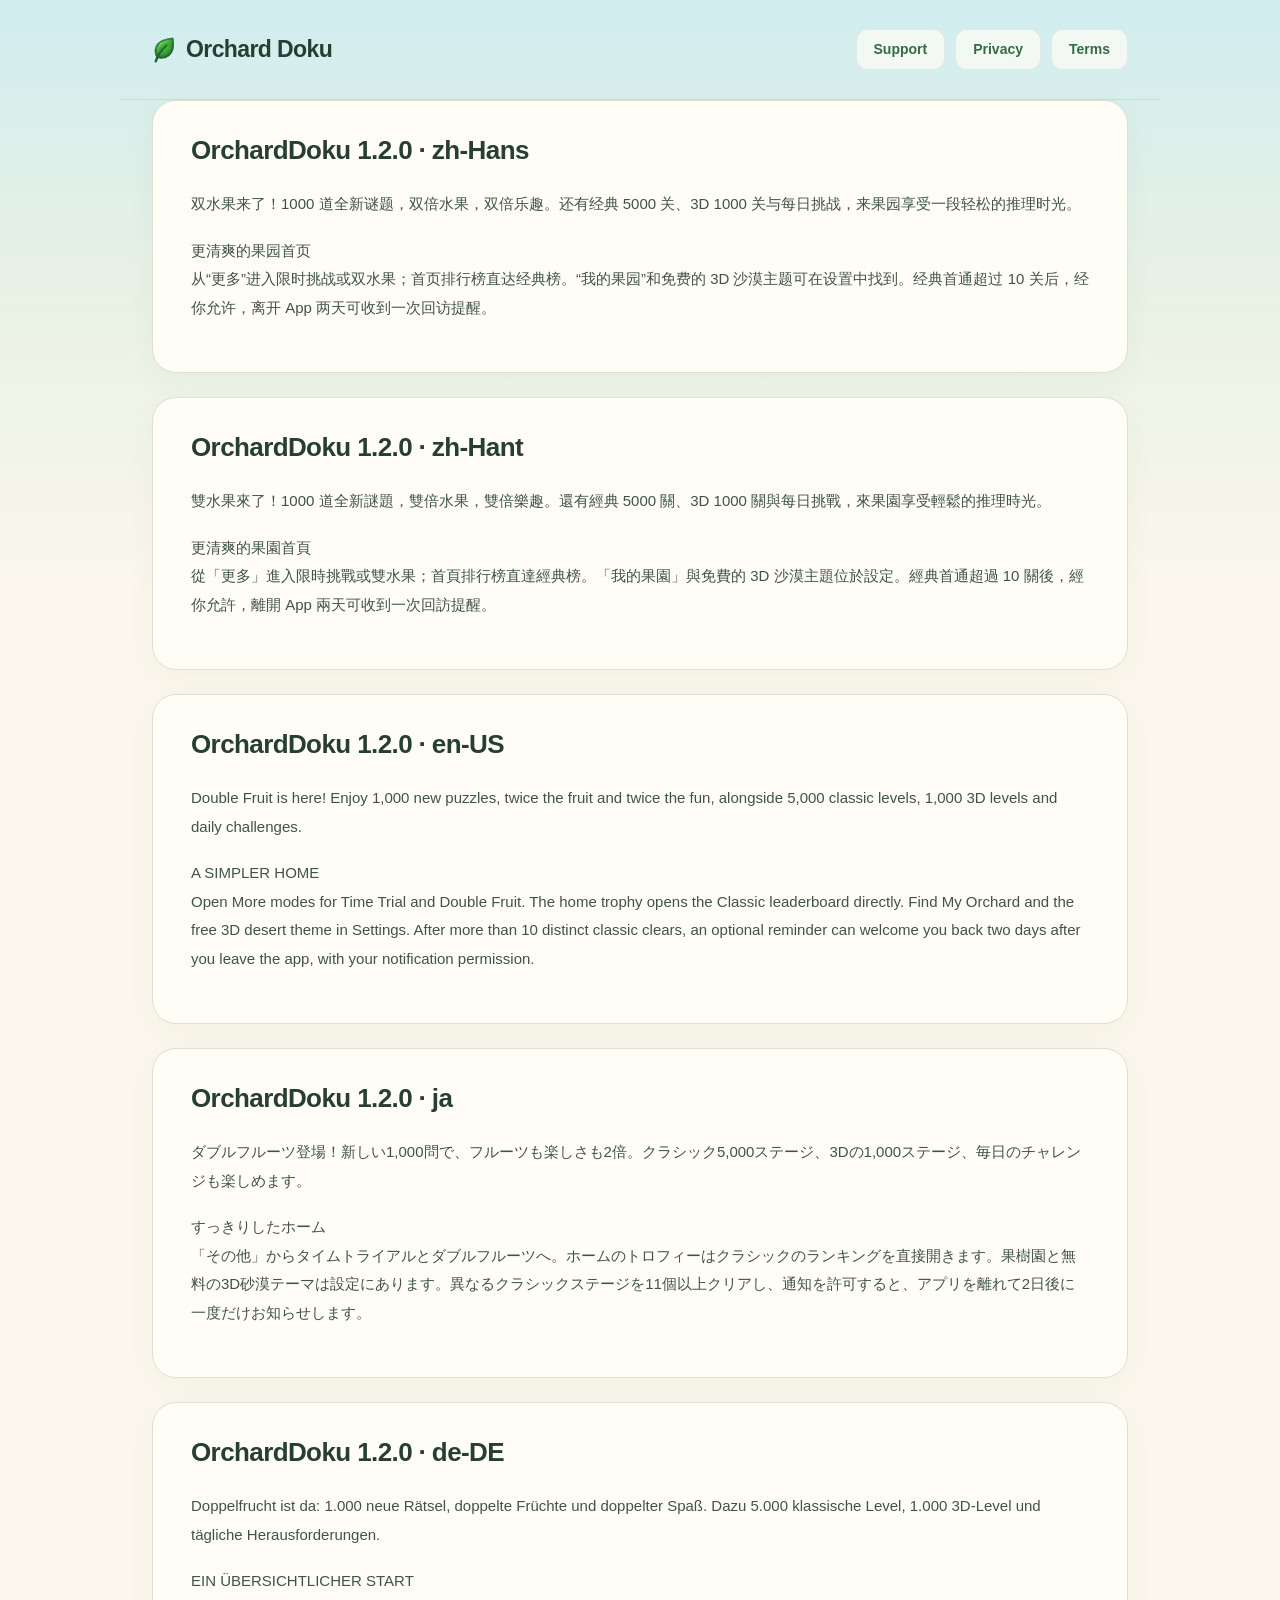
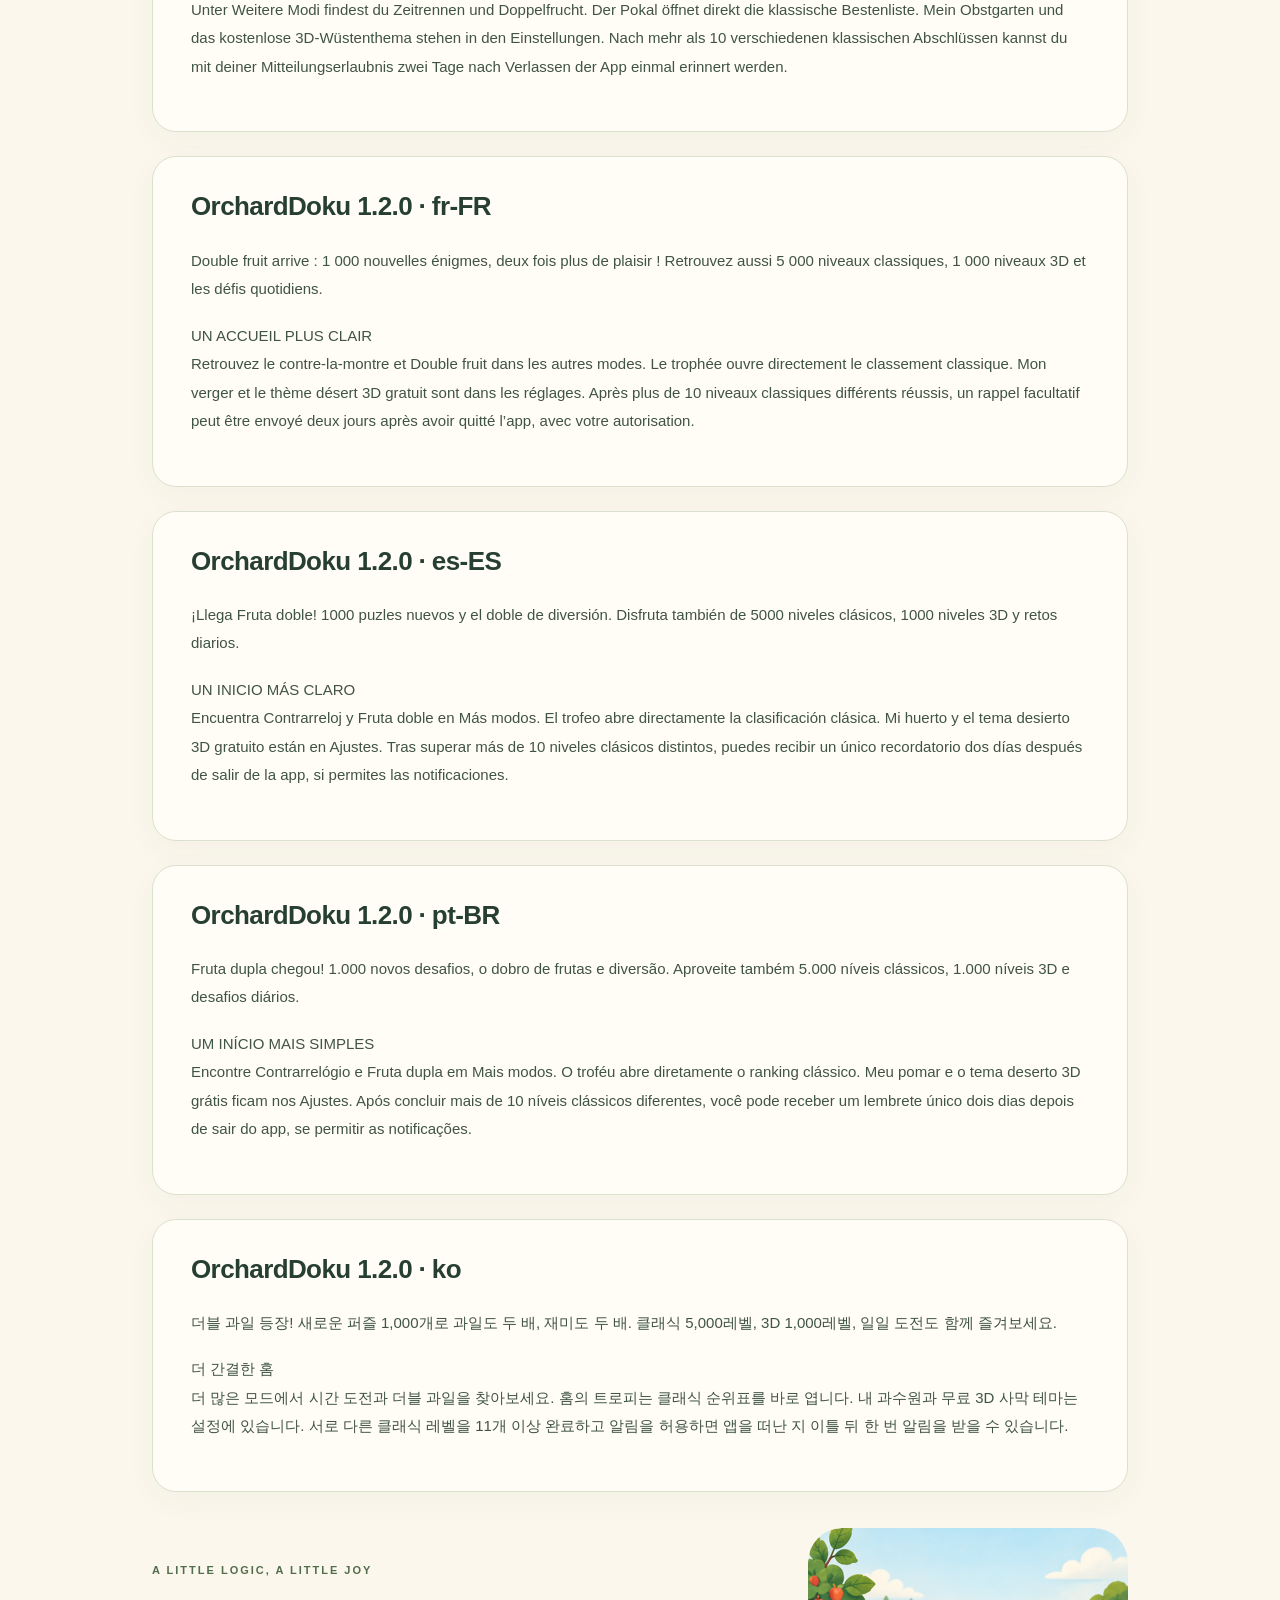
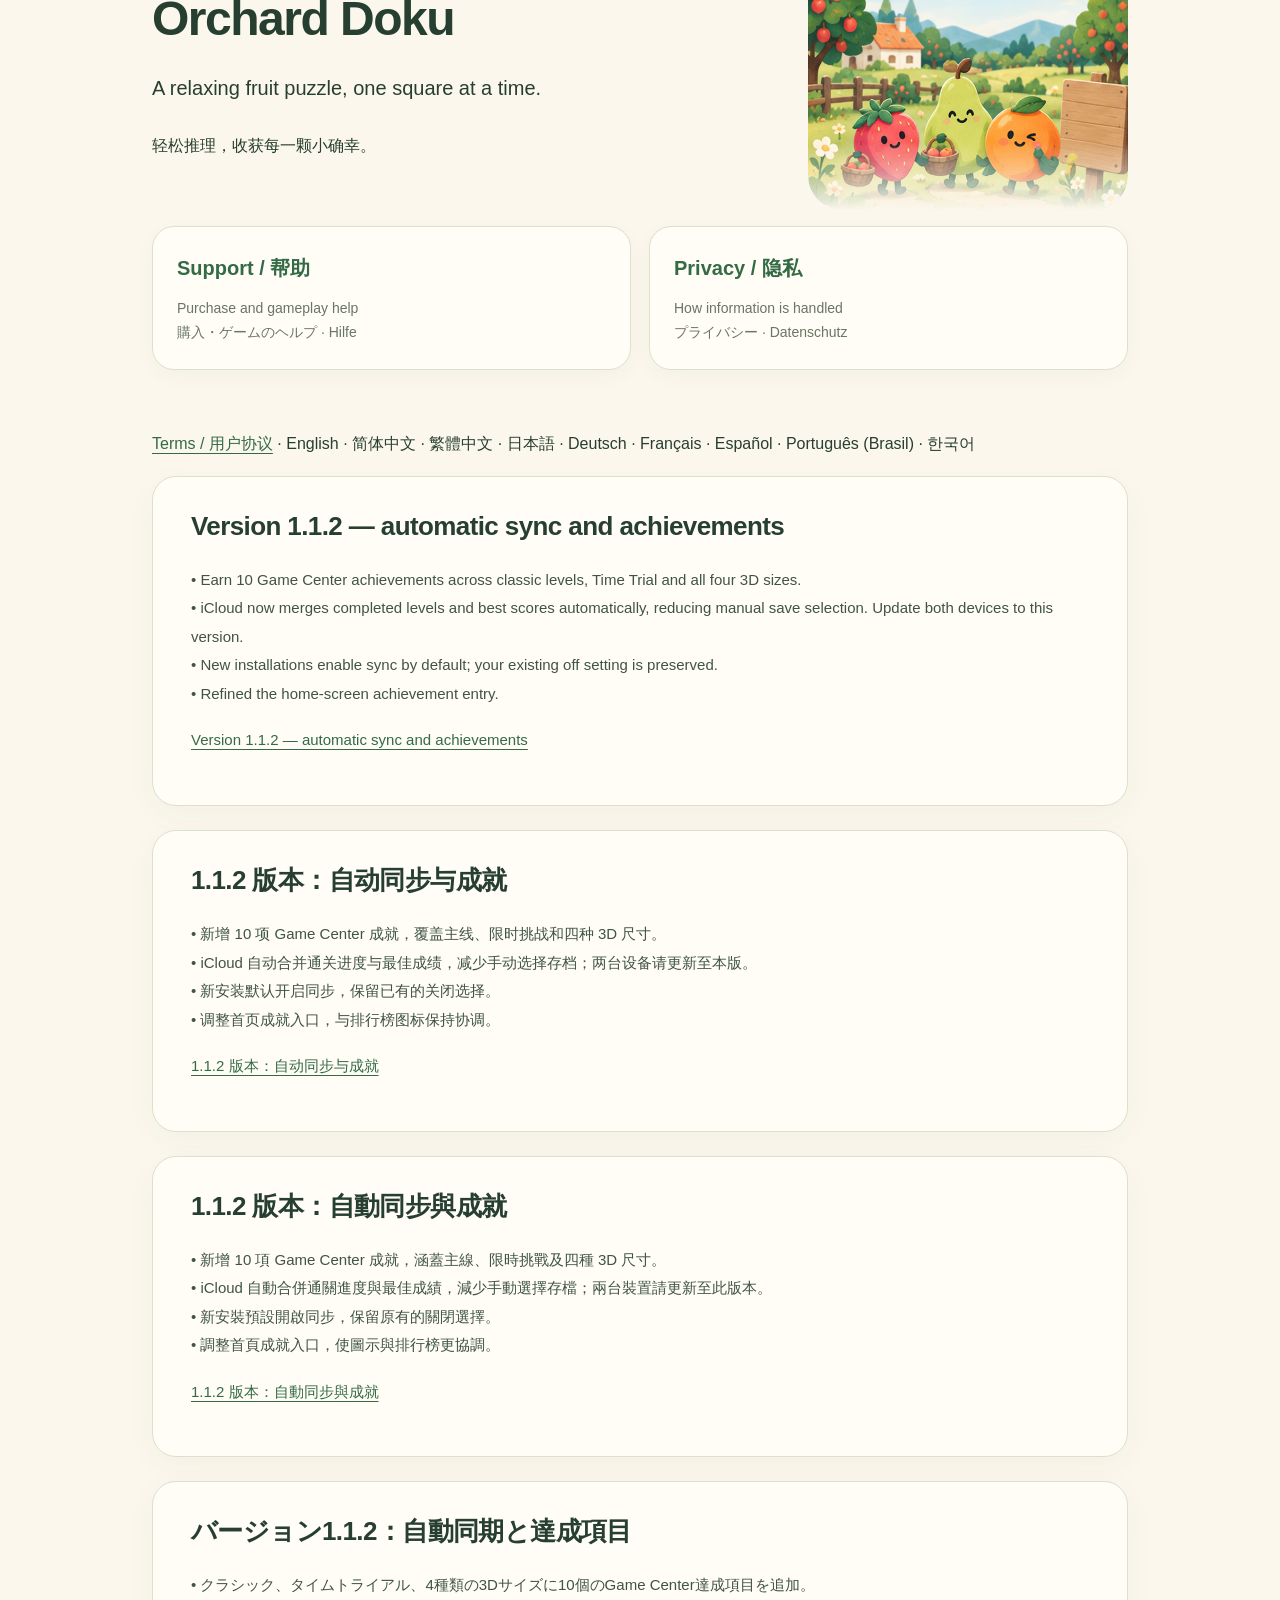
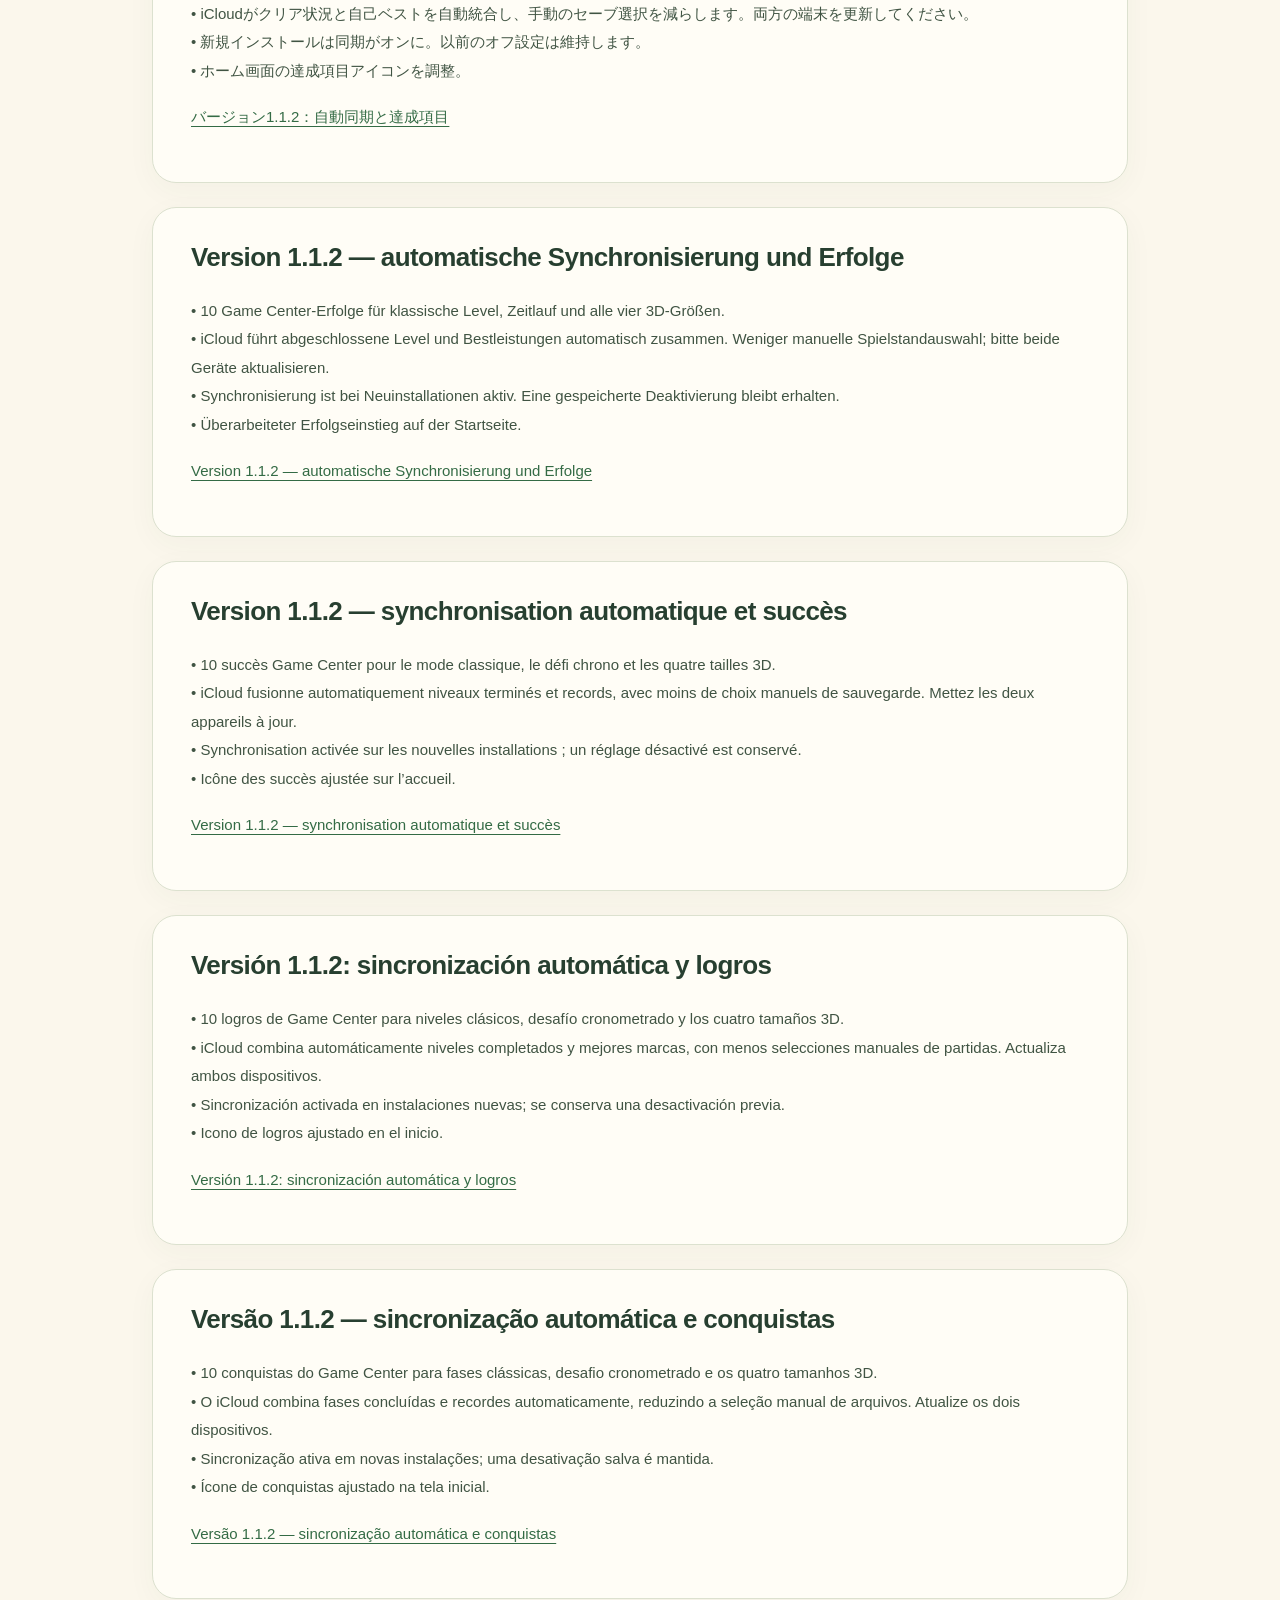
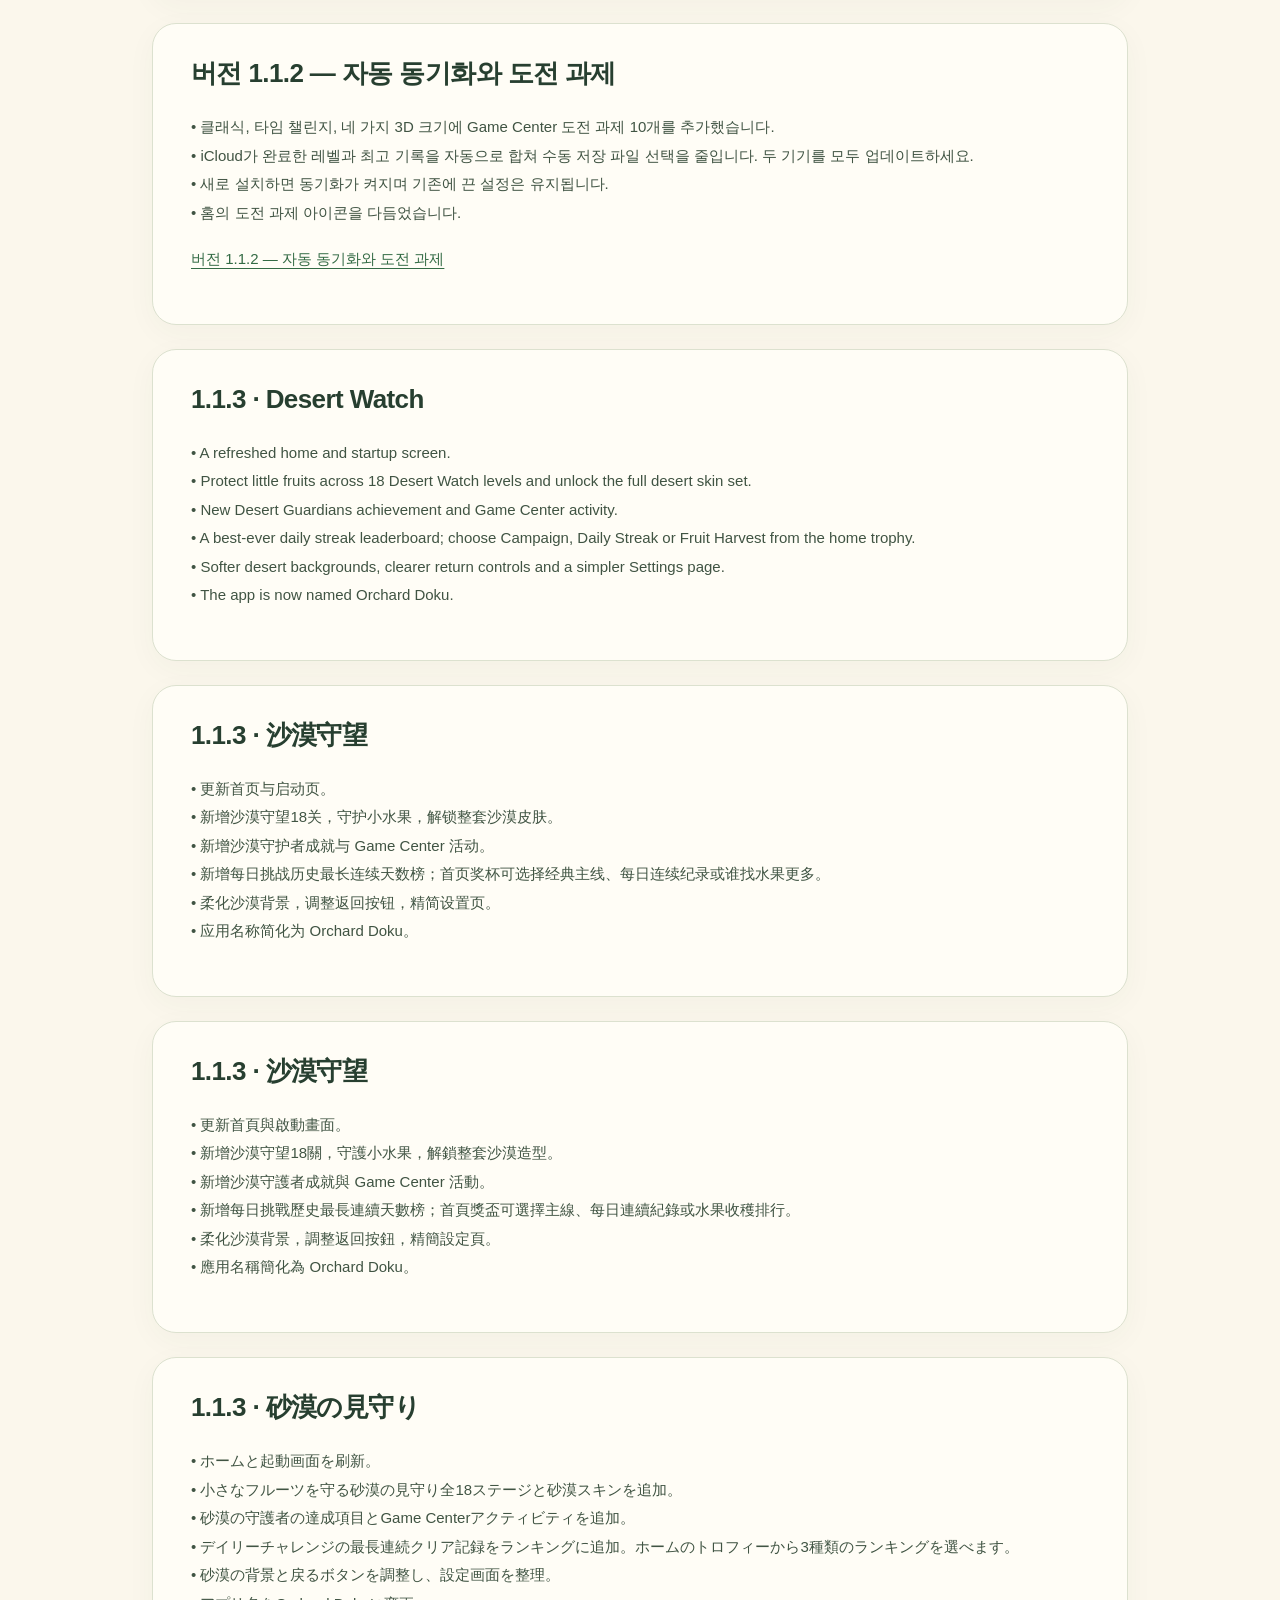
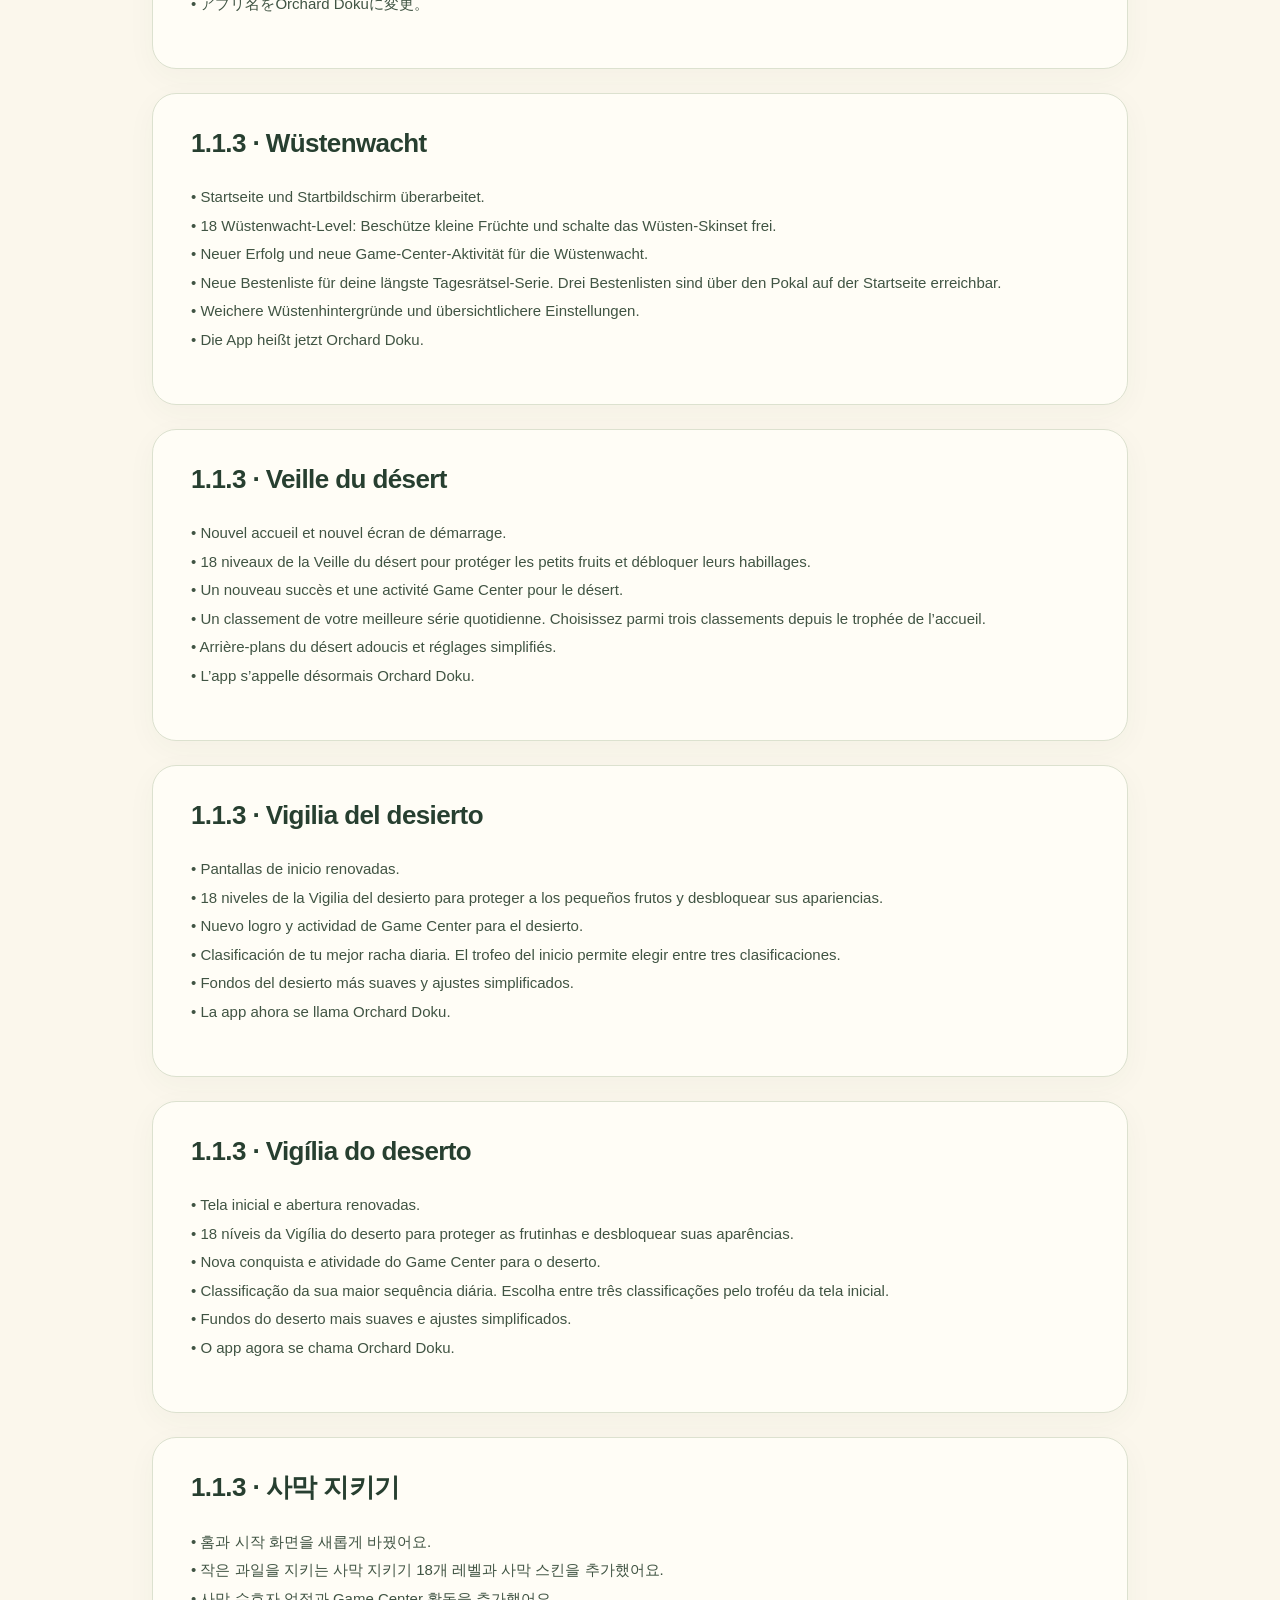
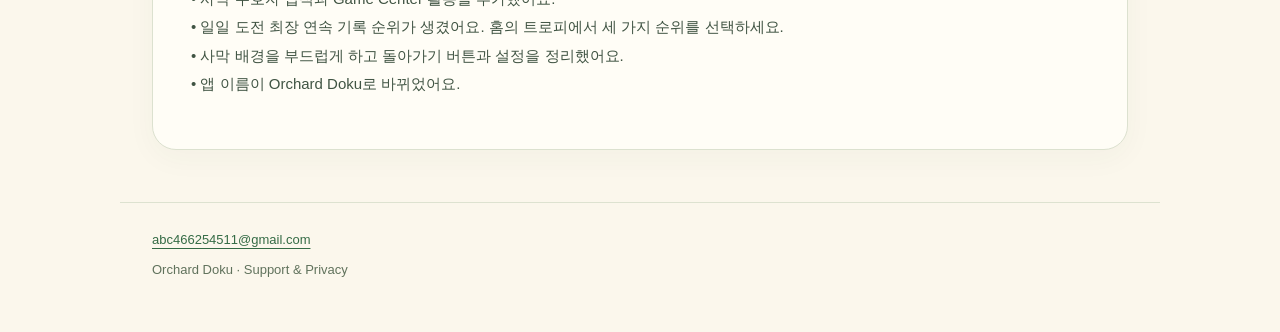
==== commit 0229f1dc: "Document OrchardDoku 1.2.0 Double Fruit and local reminders" ====
--- a/index.html
+++ b/index.html
@@ -1,2 +1,2 @@
 <!doctype html>
-<html lang="en"><head><meta charset="utf-8"><meta name="viewport" content="width=device-width,initial-scale=1"><meta name="color-scheme" content="light"><meta name="description" content="Orchard Doku official support and privacy information."><title>Support & Privacy · Orchard Doku</title><link rel="stylesheet" href="style.css"></head><body><header><a class="brand" href="index.html">Orchard Doku</a><nav aria-label="Main navigation"><a href="support.html">Support</a><a href="privacy.html">Privacy</a><a href="terms.html">Terms</a></nav></header><main><div class="page-intro"><p class="eyebrow">A LITTLE LOGIC, A LITTLE JOY</p><h1>Orchard Doku</h1><p class="lead">A relaxing fruit puzzle, one square at a time.</p><p>轻松推理，收获每一颗小确幸。</p></div><div class="cards"><a href="support.html"><strong>Support / 帮助</strong><span>Purchase and gameplay help<br>購入・ゲームのヘルプ · Hilfe</span></a><a href="privacy.html"><strong>Privacy / 隐私</strong><span>How information is handled<br>プライバシー · Datenschutz</span></a></div><p><a href="terms.html">Terms / 用户协议</a> · English · 简体中文 · 繁體中文 · 日本語 · Deutsch · Français · Español · Português (Brasil) · 한국어</p><section lang="en-US"><h2>Version 1.1.2 — automatic sync and achievements</h2><p>• Earn 10 Game Center achievements across classic levels, Time Trial and all four 3D sizes.<br>• iCloud now merges completed levels and best scores automatically, reducing manual save selection. Update both devices to this version.<br>• New installations enable sync by default; your existing off setting is preserved.<br>• Refined the home-screen achievement entry.</p><p><a href="support.html#english">Version 1.1.2 — automatic sync and achievements</a></p></section><section lang="zh-Hans"><h2>1.1.2 版本：自动同步与成就</h2><p>• 新增 10 项 Game Center 成就，覆盖主线、限时挑战和四种 3D 尺寸。<br>• iCloud 自动合并通关进度与最佳成绩，减少手动选择存档；两台设备请更新至本版。<br>• 新安装默认开启同步，保留已有的关闭选择。<br>• 调整首页成就入口，与排行榜图标保持协调。</p><p><a href="support.html#chinese">1.1.2 版本：自动同步与成就</a></p></section><section lang="zh-Hant"><h2>1.1.2 版本：自動同步與成就</h2><p>• 新增 10 項 Game Center 成就，涵蓋主線、限時挑戰及四種 3D 尺寸。<br>• iCloud 自動合併通關進度與最佳成績，減少手動選擇存檔；兩台裝置請更新至此版本。<br>• 新安裝預設開啟同步，保留原有的關閉選擇。<br>• 調整首頁成就入口，使圖示與排行榜更協調。</p><p><a href="support.html#traditional">1.1.2 版本：自動同步與成就</a></p></section><section lang="ja"><h2>バージョン1.1.2：自動同期と達成項目</h2><p>• クラシック、タイムトライアル、4種類の3Dサイズに10個のGame Center達成項目を追加。<br>• iCloudがクリア状況と自己ベストを自動統合し、手動のセーブ選択を減らします。両方の端末を更新してください。<br>• 新規インストールは同期がオンに。以前のオフ設定は維持します。<br>• ホーム画面の達成項目アイコンを調整。</p><p><a href="support.html#japanese">バージョン1.1.2：自動同期と達成項目</a></p></section><section lang="de-DE"><h2>Version 1.1.2 — automatische Synchronisierung und Erfolge</h2><p>• 10 Game Center-Erfolge für klassische Level, Zeitlauf und alle vier 3D-Größen.<br>• iCloud führt abgeschlossene Level und Bestleistungen automatisch zusammen. Weniger manuelle Spielstandauswahl; bitte beide Geräte aktualisieren.<br>• Synchronisierung ist bei Neuinstallationen aktiv. Eine gespeicherte Deaktivierung bleibt erhalten.<br>• Überarbeiteter Erfolgseinstieg auf der Startseite.</p><p><a href="support.html#german">Version 1.1.2 — automatische Synchronisierung und Erfolge</a></p></section><section lang="fr-FR"><h2>Version 1.1.2 — synchronisation automatique et succès</h2><p>• 10 succès Game Center pour le mode classique, le défi chrono et les quatre tailles 3D.<br>• iCloud fusionne automatiquement niveaux terminés et records, avec moins de choix manuels de sauvegarde. Mettez les deux appareils à jour.<br>• Synchronisation activée sur les nouvelles installations ; un réglage désactivé est conservé.<br>• Icône des succès ajustée sur l’accueil.</p><p><a href="support.html#french">Version 1.1.2 — synchronisation automatique et succès</a></p></section><section lang="es-ES"><h2>Versión 1.1.2: sincronización automática y logros</h2><p>• 10 logros de Game Center para niveles clásicos, desafío cronometrado y los cuatro tamaños 3D.<br>• iCloud combina automáticamente niveles completados y mejores marcas, con menos selecciones manuales de partidas. Actualiza ambos dispositivos.<br>• Sincronización activada en instalaciones nuevas; se conserva una desactivación previa.<br>• Icono de logros ajustado en el inicio.</p><p><a href="support.html#spanish">Versión 1.1.2: sincronización automática y logros</a></p></section><section lang="pt-BR"><h2>Versão 1.1.2 — sincronização automática e conquistas</h2><p>• 10 conquistas do Game Center para fases clássicas, desafio cronometrado e os quatro tamanhos 3D.<br>• O iCloud combina fases concluídas e recordes automaticamente, reduzindo a seleção manual de arquivos. Atualize os dois dispositivos.<br>• Sincronização ativa em novas instalações; uma desativação salva é mantida.<br>• Ícone de conquistas ajustado na tela inicial.</p><p><a href="support.html#portuguese">Versão 1.1.2 — sincronização automática e conquistas</a></p></section><section lang="ko"><h2>버전 1.1.2 — 자동 동기화와 도전 과제</h2><p>• 클래식, 타임 챌린지, 네 가지 3D 크기에 Game Center 도전 과제 10개를 추가했습니다.<br>• iCloud가 완료한 레벨과 최고 기록을 자동으로 합쳐 수동 저장 파일 선택을 줄입니다. 두 기기를 모두 업데이트하세요.<br>• 새로 설치하면 동기화가 켜지며 기존에 끈 설정은 유지됩니다.<br>• 홈의 도전 과제 아이콘을 다듬었습니다.</p><p><a href="support.html#korean">버전 1.1.2 — 자동 동기화와 도전 과제</a></p></section><section lang="en-US"><h2>1.1.3 · Desert Watch</h2><p>• A refreshed home and startup screen.<br>• Protect little fruits across 18 Desert Watch levels and unlock the full desert skin set.<br>• New Desert Guardians achievement and Game Center activity.<br>• A best-ever daily streak leaderboard; choose Campaign, Daily Streak or Fruit Harvest from the home trophy.<br>• Softer desert backgrounds, clearer return controls and a simpler Settings page.<br>• The app is now named Orchard Doku.</p></section><section lang="zh-Hans"><h2>1.1.3 · 沙漠守望</h2><p>• 更新首页与启动页。<br>• 新增沙漠守望18关，守护小水果，解锁整套沙漠皮肤。<br>• 新增沙漠守护者成就与 Game Center 活动。<br>• 新增每日挑战历史最长连续天数榜；首页奖杯可选择经典主线、每日连续纪录或谁找水果更多。<br>• 柔化沙漠背景，调整返回按钮，精简设置页。<br>• 应用名称简化为 Orchard Doku。</p></section><section lang="zh-Hant"><h2>1.1.3 · 沙漠守望</h2><p>• 更新首頁與啟動畫面。<br>• 新增沙漠守望18關，守護小水果，解鎖整套沙漠造型。<br>• 新增沙漠守護者成就與 Game Center 活動。<br>• 新增每日挑戰歷史最長連續天數榜；首頁獎盃可選擇主線、每日連續紀錄或水果收穫排行。<br>• 柔化沙漠背景，調整返回按鈕，精簡設定頁。<br>• 應用名稱簡化為 Orchard Doku。</p></section><section lang="ja"><h2>1.1.3 · 砂漠の見守り</h2><p>• ホームと起動画面を刷新。<br>• 小さなフルーツを守る砂漠の見守り全18ステージと砂漠スキンを追加。<br>• 砂漠の守護者の達成項目とGame Centerアクティビティを追加。<br>• デイリーチャレンジの最長連続クリア記録をランキングに追加。ホームのトロフィーから3種類のランキングを選べます。<br>• 砂漠の背景と戻るボタンを調整し、設定画面を整理。<br>• アプリ名をOrchard Dokuに変更。</p></section><section lang="de-DE"><h2>1.1.3 · Wüstenwacht</h2><p>• Startseite und Startbildschirm überarbeitet.<br>• 18 Wüstenwacht-Level: Beschütze kleine Früchte und schalte das Wüsten-Skinset frei.<br>• Neuer Erfolg und neue Game-Center-Aktivität für die Wüstenwacht.<br>• Neue Bestenliste für deine längste Tagesrätsel-Serie. Drei Bestenlisten sind über den Pokal auf der Startseite erreichbar.<br>• Weichere Wüstenhintergründe und übersichtlichere Einstellungen.<br>• Die App heißt jetzt Orchard Doku.</p></section><section lang="fr-FR"><h2>1.1.3 · Veille du désert</h2><p>• Nouvel accueil et nouvel écran de démarrage.<br>• 18 niveaux de la Veille du désert pour protéger les petits fruits et débloquer leurs habillages.<br>• Un nouveau succès et une activité Game Center pour le désert.<br>• Un classement de votre meilleure série quotidienne. Choisissez parmi trois classements depuis le trophée de l’accueil.<br>• Arrière-plans du désert adoucis et réglages simplifiés.<br>• L’app s’appelle désormais Orchard Doku.</p></section><section lang="es-ES"><h2>1.1.3 · Vigilia del desierto</h2><p>• Pantallas de inicio renovadas.<br>• 18 niveles de la Vigilia del desierto para proteger a los pequeños frutos y desbloquear sus apariencias.<br>• Nuevo logro y actividad de Game Center para el desierto.<br>• Clasificación de tu mejor racha diaria. El trofeo del inicio permite elegir entre tres clasificaciones.<br>• Fondos del desierto más suaves y ajustes simplificados.<br>• La app ahora se llama Orchard Doku.</p></section><section lang="pt-BR"><h2>1.1.3 · Vigília do deserto</h2><p>• Tela inicial e abertura renovadas.<br>• 18 níveis da Vigília do deserto para proteger as frutinhas e desbloquear suas aparências.<br>• Nova conquista e atividade do Game Center para o deserto.<br>• Classificação da sua maior sequência diária. Escolha entre três classificações pelo troféu da tela inicial.<br>• Fundos do deserto mais suaves e ajustes simplificados.<br>• O app agora se chama Orchard Doku.</p></section><section lang="ko"><h2>1.1.3 · 사막 지키기</h2><p>• 홈과 시작 화면을 새롭게 바꿨어요.<br>• 작은 과일을 지키는 사막 지키기 18개 레벨과 사막 스킨을 추가했어요.<br>• 사막 수호자 업적과 Game Center 활동을 추가했어요.<br>• 일일 도전 최장 연속 기록 순위가 생겼어요. 홈의 트로피에서 세 가지 순위를 선택하세요.<br>• 사막 배경을 부드럽게 하고 돌아가기 버튼과 설정을 정리했어요.<br>• 앱 이름이 Orchard Doku로 바뀌었어요.</p></section></main><footer><a href="mailto:abc466254511@gmail.com">abc466254511@gmail.com</a><p>Orchard Doku · Support &amp; Privacy</p></footer></body></html>
+<html lang="en"><head><meta charset="utf-8"><meta name="viewport" content="width=device-width,initial-scale=1"><meta name="color-scheme" content="light"><meta name="description" content="Orchard Doku official support and privacy information."><title>Support & Privacy · Orchard Doku</title><link rel="stylesheet" href="style.css"></head><body><header><a class="brand" href="index.html">Orchard Doku</a><nav aria-label="Main navigation"><a href="support.html">Support</a><a href="privacy.html">Privacy</a><a href="terms.html">Terms</a></nav></header><main><section lang="zh-Hans"><h2>OrchardDoku 1.2.0 · zh-Hans</h2><p>双水果来了！1000 道全新谜题，双倍水果，双倍乐趣。还有经典 5000 关、3D 1000 关与每日挑战，来果园享受一段轻松的推理时光。</p><p>更清爽的果园首页<br>从“更多”进入限时挑战或双水果；首页排行榜直达经典榜。“我的果园”和免费的 3D 沙漠主题可在设置中找到。经典首通超过 10 关后，经你允许，离开 App 两天可收到一次回访提醒。</p></section><section lang="zh-Hant"><h2>OrchardDoku 1.2.0 · zh-Hant</h2><p>雙水果來了！1000 道全新謎題，雙倍水果，雙倍樂趣。還有經典 5000 關、3D 1000 關與每日挑戰，來果園享受輕鬆的推理時光。</p><p>更清爽的果園首頁<br>從「更多」進入限時挑戰或雙水果；首頁排行榜直達經典榜。「我的果園」與免費的 3D 沙漠主題位於設定。經典首通超過 10 關後，經你允許，離開 App 兩天可收到一次回訪提醒。</p></section><section lang="en-US"><h2>OrchardDoku 1.2.0 · en-US</h2><p>Double Fruit is here! Enjoy 1,000 new puzzles, twice the fruit and twice the fun, alongside 5,000 classic levels, 1,000 3D levels and daily challenges.</p><p>A SIMPLER HOME<br>Open More modes for Time Trial and Double Fruit. The home trophy opens the Classic leaderboard directly. Find My Orchard and the free 3D desert theme in Settings. After more than 10 distinct classic clears, an optional reminder can welcome you back two days after you leave the app, with your notification permission.</p></section><section lang="ja"><h2>OrchardDoku 1.2.0 · ja</h2><p>ダブルフルーツ登場！新しい1,000問で、フルーツも楽しさも2倍。クラシック5,000ステージ、3Dの1,000ステージ、毎日のチャレンジも楽しめます。</p><p>すっきりしたホーム<br>「その他」からタイムトライアルとダブルフルーツへ。ホームのトロフィーはクラシックのランキングを直接開きます。果樹園と無料の3D砂漠テーマは設定にあります。異なるクラシックステージを11個以上クリアし、通知を許可すると、アプリを離れて2日後に一度だけお知らせします。</p></section><section lang="de-DE"><h2>OrchardDoku 1.2.0 · de-DE</h2><p>Doppelfrucht ist da: 1.000 neue Rätsel, doppelte Früchte und doppelter Spaß. Dazu 5.000 klassische Level, 1.000 3D-Level und tägliche Herausforderungen.</p><p>EIN ÜBERSICHTLICHER START<br>Unter Weitere Modi findest du Zeitrennen und Doppelfrucht. Der Pokal öffnet direkt die klassische Bestenliste. Mein Obstgarten und das kostenlose 3D-Wüstenthema stehen in den Einstellungen. Nach mehr als 10 verschiedenen klassischen Abschlüssen kannst du mit deiner Mitteilungserlaubnis zwei Tage nach Verlassen der App einmal erinnert werden.</p></section><section lang="fr-FR"><h2>OrchardDoku 1.2.0 · fr-FR</h2><p>Double fruit arrive : 1 000 nouvelles énigmes, deux fois plus de plaisir ! Retrouvez aussi 5 000 niveaux classiques, 1 000 niveaux 3D et les défis quotidiens.</p><p>UN ACCUEIL PLUS CLAIR<br>Retrouvez le contre-la-montre et Double fruit dans les autres modes. Le trophée ouvre directement le classement classique. Mon verger et le thème désert 3D gratuit sont dans les réglages. Après plus de 10 niveaux classiques différents réussis, un rappel facultatif peut être envoyé deux jours après avoir quitté l’app, avec votre autorisation.</p></section><section lang="es-ES"><h2>OrchardDoku 1.2.0 · es-ES</h2><p>¡Llega Fruta doble! 1000 puzles nuevos y el doble de diversión. Disfruta también de 5000 niveles clásicos, 1000 niveles 3D y retos diarios.</p><p>UN INICIO MÁS CLARO<br>Encuentra Contrarreloj y Fruta doble en Más modos. El trofeo abre directamente la clasificación clásica. Mi huerto y el tema desierto 3D gratuito están en Ajustes. Tras superar más de 10 niveles clásicos distintos, puedes recibir un único recordatorio dos días después de salir de la app, si permites las notificaciones.</p></section><section lang="pt-BR"><h2>OrchardDoku 1.2.0 · pt-BR</h2><p>Fruta dupla chegou! 1.000 novos desafios, o dobro de frutas e diversão. Aproveite também 5.000 níveis clássicos, 1.000 níveis 3D e desafios diários.</p><p>UM INÍCIO MAIS SIMPLES<br>Encontre Contrarrelógio e Fruta dupla em Mais modos. O troféu abre diretamente o ranking clássico. Meu pomar e o tema deserto 3D grátis ficam nos Ajustes. Após concluir mais de 10 níveis clássicos diferentes, você pode receber um lembrete único dois dias depois de sair do app, se permitir as notificações.</p></section><section lang="ko"><h2>OrchardDoku 1.2.0 · ko</h2><p>더블 과일 등장! 새로운 퍼즐 1,000개로 과일도 두 배, 재미도 두 배. 클래식 5,000레벨, 3D 1,000레벨, 일일 도전도 함께 즐겨보세요.</p><p>더 간결한 홈<br>더 많은 모드에서 시간 도전과 더블 과일을 찾아보세요. 홈의 트로피는 클래식 순위표를 바로 엽니다. 내 과수원과 무료 3D 사막 테마는 설정에 있습니다. 서로 다른 클래식 레벨을 11개 이상 완료하고 알림을 허용하면 앱을 떠난 지 이틀 뒤 한 번 알림을 받을 수 있습니다.</p></section><div class="page-intro"><p class="eyebrow">A LITTLE LOGIC, A LITTLE JOY</p><h1>Orchard Doku</h1><p class="lead">A relaxing fruit puzzle, one square at a time.</p><p>轻松推理，收获每一颗小确幸。</p></div><div class="cards"><a href="support.html"><strong>Support / 帮助</strong><span>Purchase and gameplay help<br>購入・ゲームのヘルプ · Hilfe</span></a><a href="privacy.html"><strong>Privacy / 隐私</strong><span>How information is handled<br>プライバシー · Datenschutz</span></a></div><p><a href="terms.html">Terms / 用户协议</a> · English · 简体中文 · 繁體中文 · 日本語 · Deutsch · Français · Español · Português (Brasil) · 한국어</p><section lang="en-US"><h2>Version 1.1.2 — automatic sync and achievements</h2><p>• Earn 10 Game Center achievements across classic levels, Time Trial and all four 3D sizes.<br>• iCloud now merges completed levels and best scores automatically, reducing manual save selection. Update both devices to this version.<br>• New installations enable sync by default; your existing off setting is preserved.<br>• Refined the home-screen achievement entry.</p><p><a href="support.html#english">Version 1.1.2 — automatic sync and achievements</a></p></section><section lang="zh-Hans"><h2>1.1.2 版本：自动同步与成就</h2><p>• 新增 10 项 Game Center 成就，覆盖主线、限时挑战和四种 3D 尺寸。<br>• iCloud 自动合并通关进度与最佳成绩，减少手动选择存档；两台设备请更新至本版。<br>• 新安装默认开启同步，保留已有的关闭选择。<br>• 调整首页成就入口，与排行榜图标保持协调。</p><p><a href="support.html#chinese">1.1.2 版本：自动同步与成就</a></p></section><section lang="zh-Hant"><h2>1.1.2 版本：自動同步與成就</h2><p>• 新增 10 項 Game Center 成就，涵蓋主線、限時挑戰及四種 3D 尺寸。<br>• iCloud 自動合併通關進度與最佳成績，減少手動選擇存檔；兩台裝置請更新至此版本。<br>• 新安裝預設開啟同步，保留原有的關閉選擇。<br>• 調整首頁成就入口，使圖示與排行榜更協調。</p><p><a href="support.html#traditional">1.1.2 版本：自動同步與成就</a></p></section><section lang="ja"><h2>バージョン1.1.2：自動同期と達成項目</h2><p>• クラシック、タイムトライアル、4種類の3Dサイズに10個のGame Center達成項目を追加。<br>• iCloudがクリア状況と自己ベストを自動統合し、手動のセーブ選択を減らします。両方の端末を更新してください。<br>• 新規インストールは同期がオンに。以前のオフ設定は維持します。<br>• ホーム画面の達成項目アイコンを調整。</p><p><a href="support.html#japanese">バージョン1.1.2：自動同期と達成項目</a></p></section><section lang="de-DE"><h2>Version 1.1.2 — automatische Synchronisierung und Erfolge</h2><p>• 10 Game Center-Erfolge für klassische Level, Zeitlauf und alle vier 3D-Größen.<br>• iCloud führt abgeschlossene Level und Bestleistungen automatisch zusammen. Weniger manuelle Spielstandauswahl; bitte beide Geräte aktualisieren.<br>• Synchronisierung ist bei Neuinstallationen aktiv. Eine gespeicherte Deaktivierung bleibt erhalten.<br>• Überarbeiteter Erfolgseinstieg auf der Startseite.</p><p><a href="support.html#german">Version 1.1.2 — automatische Synchronisierung und Erfolge</a></p></section><section lang="fr-FR"><h2>Version 1.1.2 — synchronisation automatique et succès</h2><p>• 10 succès Game Center pour le mode classique, le défi chrono et les quatre tailles 3D.<br>• iCloud fusionne automatiquement niveaux terminés et records, avec moins de choix manuels de sauvegarde. Mettez les deux appareils à jour.<br>• Synchronisation activée sur les nouvelles installations ; un réglage désactivé est conservé.<br>• Icône des succès ajustée sur l’accueil.</p><p><a href="support.html#french">Version 1.1.2 — synchronisation automatique et succès</a></p></section><section lang="es-ES"><h2>Versión 1.1.2: sincronización automática y logros</h2><p>• 10 logros de Game Center para niveles clásicos, desafío cronometrado y los cuatro tamaños 3D.<br>• iCloud combina automáticamente niveles completados y mejores marcas, con menos selecciones manuales de partidas. Actualiza ambos dispositivos.<br>• Sincronización activada en instalaciones nuevas; se conserva una desactivación previa.<br>• Icono de logros ajustado en el inicio.</p><p><a href="support.html#spanish">Versión 1.1.2: sincronización automática y logros</a></p></section><section lang="pt-BR"><h2>Versão 1.1.2 — sincronização automática e conquistas</h2><p>• 10 conquistas do Game Center para fases clássicas, desafio cronometrado e os quatro tamanhos 3D.<br>• O iCloud combina fases concluídas e recordes automaticamente, reduzindo a seleção manual de arquivos. Atualize os dois dispositivos.<br>• Sincronização ativa em novas instalações; uma desativação salva é mantida.<br>• Ícone de conquistas ajustado na tela inicial.</p><p><a href="support.html#portuguese">Versão 1.1.2 — sincronização automática e conquistas</a></p></section><section lang="ko"><h2>버전 1.1.2 — 자동 동기화와 도전 과제</h2><p>• 클래식, 타임 챌린지, 네 가지 3D 크기에 Game Center 도전 과제 10개를 추가했습니다.<br>• iCloud가 완료한 레벨과 최고 기록을 자동으로 합쳐 수동 저장 파일 선택을 줄입니다. 두 기기를 모두 업데이트하세요.<br>• 새로 설치하면 동기화가 켜지며 기존에 끈 설정은 유지됩니다.<br>• 홈의 도전 과제 아이콘을 다듬었습니다.</p><p><a href="support.html#korean">버전 1.1.2 — 자동 동기화와 도전 과제</a></p></section><section lang="en-US"><h2>1.1.3 · Desert Watch</h2><p>• A refreshed home and startup screen.<br>• Protect little fruits across 18 Desert Watch levels and unlock the full desert skin set.<br>• New Desert Guardians achievement and Game Center activity.<br>• A best-ever daily streak leaderboard; choose Campaign, Daily Streak or Fruit Harvest from the home trophy.<br>• Softer desert backgrounds, clearer return controls and a simpler Settings page.<br>• The app is now named Orchard Doku.</p></section><section lang="zh-Hans"><h2>1.1.3 · 沙漠守望</h2><p>• 更新首页与启动页。<br>• 新增沙漠守望18关，守护小水果，解锁整套沙漠皮肤。<br>• 新增沙漠守护者成就与 Game Center 活动。<br>• 新增每日挑战历史最长连续天数榜；首页奖杯可选择经典主线、每日连续纪录或谁找水果更多。<br>• 柔化沙漠背景，调整返回按钮，精简设置页。<br>• 应用名称简化为 Orchard Doku。</p></section><section lang="zh-Hant"><h2>1.1.3 · 沙漠守望</h2><p>• 更新首頁與啟動畫面。<br>• 新增沙漠守望18關，守護小水果，解鎖整套沙漠造型。<br>• 新增沙漠守護者成就與 Game Center 活動。<br>• 新增每日挑戰歷史最長連續天數榜；首頁獎盃可選擇主線、每日連續紀錄或水果收穫排行。<br>• 柔化沙漠背景，調整返回按鈕，精簡設定頁。<br>• 應用名稱簡化為 Orchard Doku。</p></section><section lang="ja"><h2>1.1.3 · 砂漠の見守り</h2><p>• ホームと起動画面を刷新。<br>• 小さなフルーツを守る砂漠の見守り全18ステージと砂漠スキンを追加。<br>• 砂漠の守護者の達成項目とGame Centerアクティビティを追加。<br>• デイリーチャレンジの最長連続クリア記録をランキングに追加。ホームのトロフィーから3種類のランキングを選べます。<br>• 砂漠の背景と戻るボタンを調整し、設定画面を整理。<br>• アプリ名をOrchard Dokuに変更。</p></section><section lang="de-DE"><h2>1.1.3 · Wüstenwacht</h2><p>• Startseite und Startbildschirm überarbeitet.<br>• 18 Wüstenwacht-Level: Beschütze kleine Früchte und schalte das Wüsten-Skinset frei.<br>• Neuer Erfolg und neue Game-Center-Aktivität für die Wüstenwacht.<br>• Neue Bestenliste für deine längste Tagesrätsel-Serie. Drei Bestenlisten sind über den Pokal auf der Startseite erreichbar.<br>• Weichere Wüstenhintergründe und übersichtlichere Einstellungen.<br>• Die App heißt jetzt Orchard Doku.</p></section><section lang="fr-FR"><h2>1.1.3 · Veille du désert</h2><p>• Nouvel accueil et nouvel écran de démarrage.<br>• 18 niveaux de la Veille du désert pour protéger les petits fruits et débloquer leurs habillages.<br>• Un nouveau succès et une activité Game Center pour le désert.<br>• Un classement de votre meilleure série quotidienne. Choisissez parmi trois classements depuis le trophée de l’accueil.<br>• Arrière-plans du désert adoucis et réglages simplifiés.<br>• L’app s’appelle désormais Orchard Doku.</p></section><section lang="es-ES"><h2>1.1.3 · Vigilia del desierto</h2><p>• Pantallas de inicio renovadas.<br>• 18 niveles de la Vigilia del desierto para proteger a los pequeños frutos y desbloquear sus apariencias.<br>• Nuevo logro y actividad de Game Center para el desierto.<br>• Clasificación de tu mejor racha diaria. El trofeo del inicio permite elegir entre tres clasificaciones.<br>• Fondos del desierto más suaves y ajustes simplificados.<br>• La app ahora se llama Orchard Doku.</p></section><section lang="pt-BR"><h2>1.1.3 · Vigília do deserto</h2><p>• Tela inicial e abertura renovadas.<br>• 18 níveis da Vigília do deserto para proteger as frutinhas e desbloquear suas aparências.<br>• Nova conquista e atividade do Game Center para o deserto.<br>• Classificação da sua maior sequência diária. Escolha entre três classificações pelo troféu da tela inicial.<br>• Fundos do deserto mais suaves e ajustes simplificados.<br>• O app agora se chama Orchard Doku.</p></section><section lang="ko"><h2>1.1.3 · 사막 지키기</h2><p>• 홈과 시작 화면을 새롭게 바꿨어요.<br>• 작은 과일을 지키는 사막 지키기 18개 레벨과 사막 스킨을 추가했어요.<br>• 사막 수호자 업적과 Game Center 활동을 추가했어요.<br>• 일일 도전 최장 연속 기록 순위가 생겼어요. 홈의 트로피에서 세 가지 순위를 선택하세요.<br>• 사막 배경을 부드럽게 하고 돌아가기 버튼과 설정을 정리했어요.<br>• 앱 이름이 Orchard Doku로 바뀌었어요.</p></section></main><footer><a href="mailto:abc466254511@gmail.com">abc466254511@gmail.com</a><p>Orchard Doku · Support &amp; Privacy</p></footer></body></html>
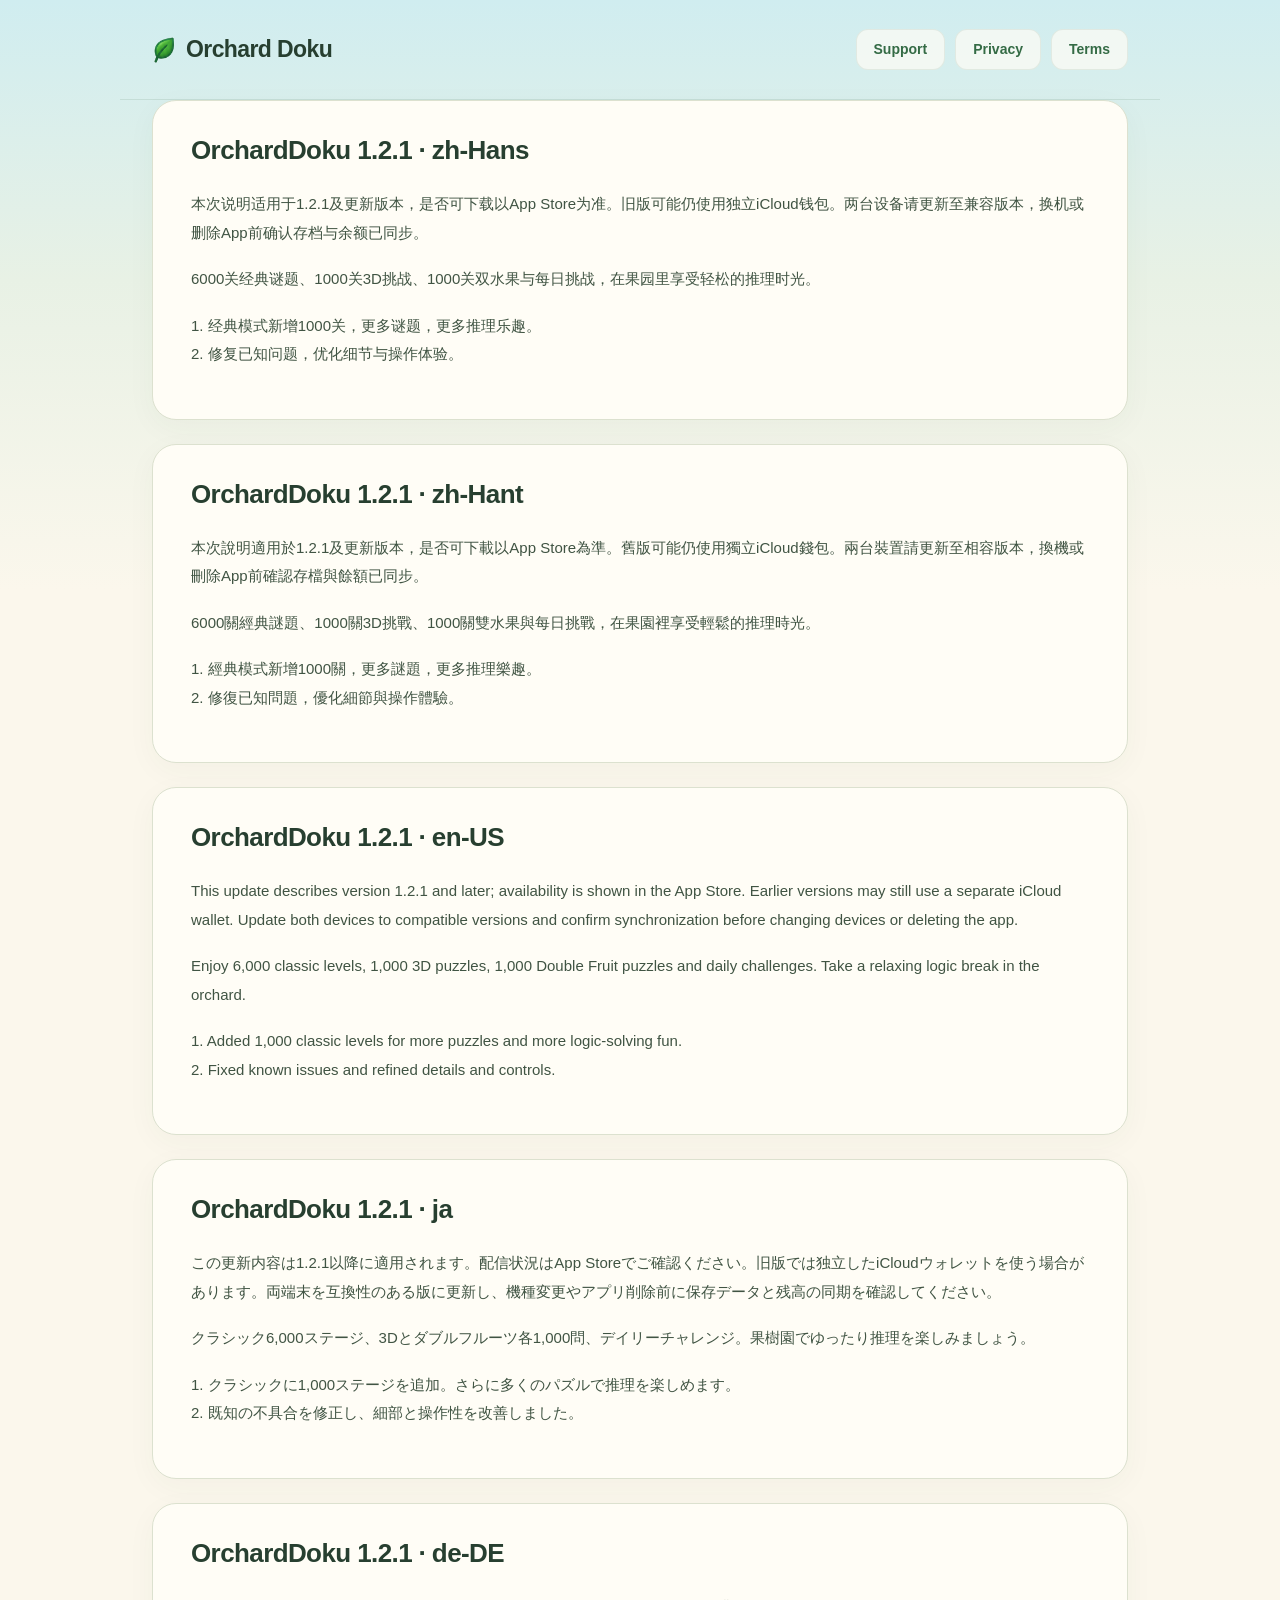
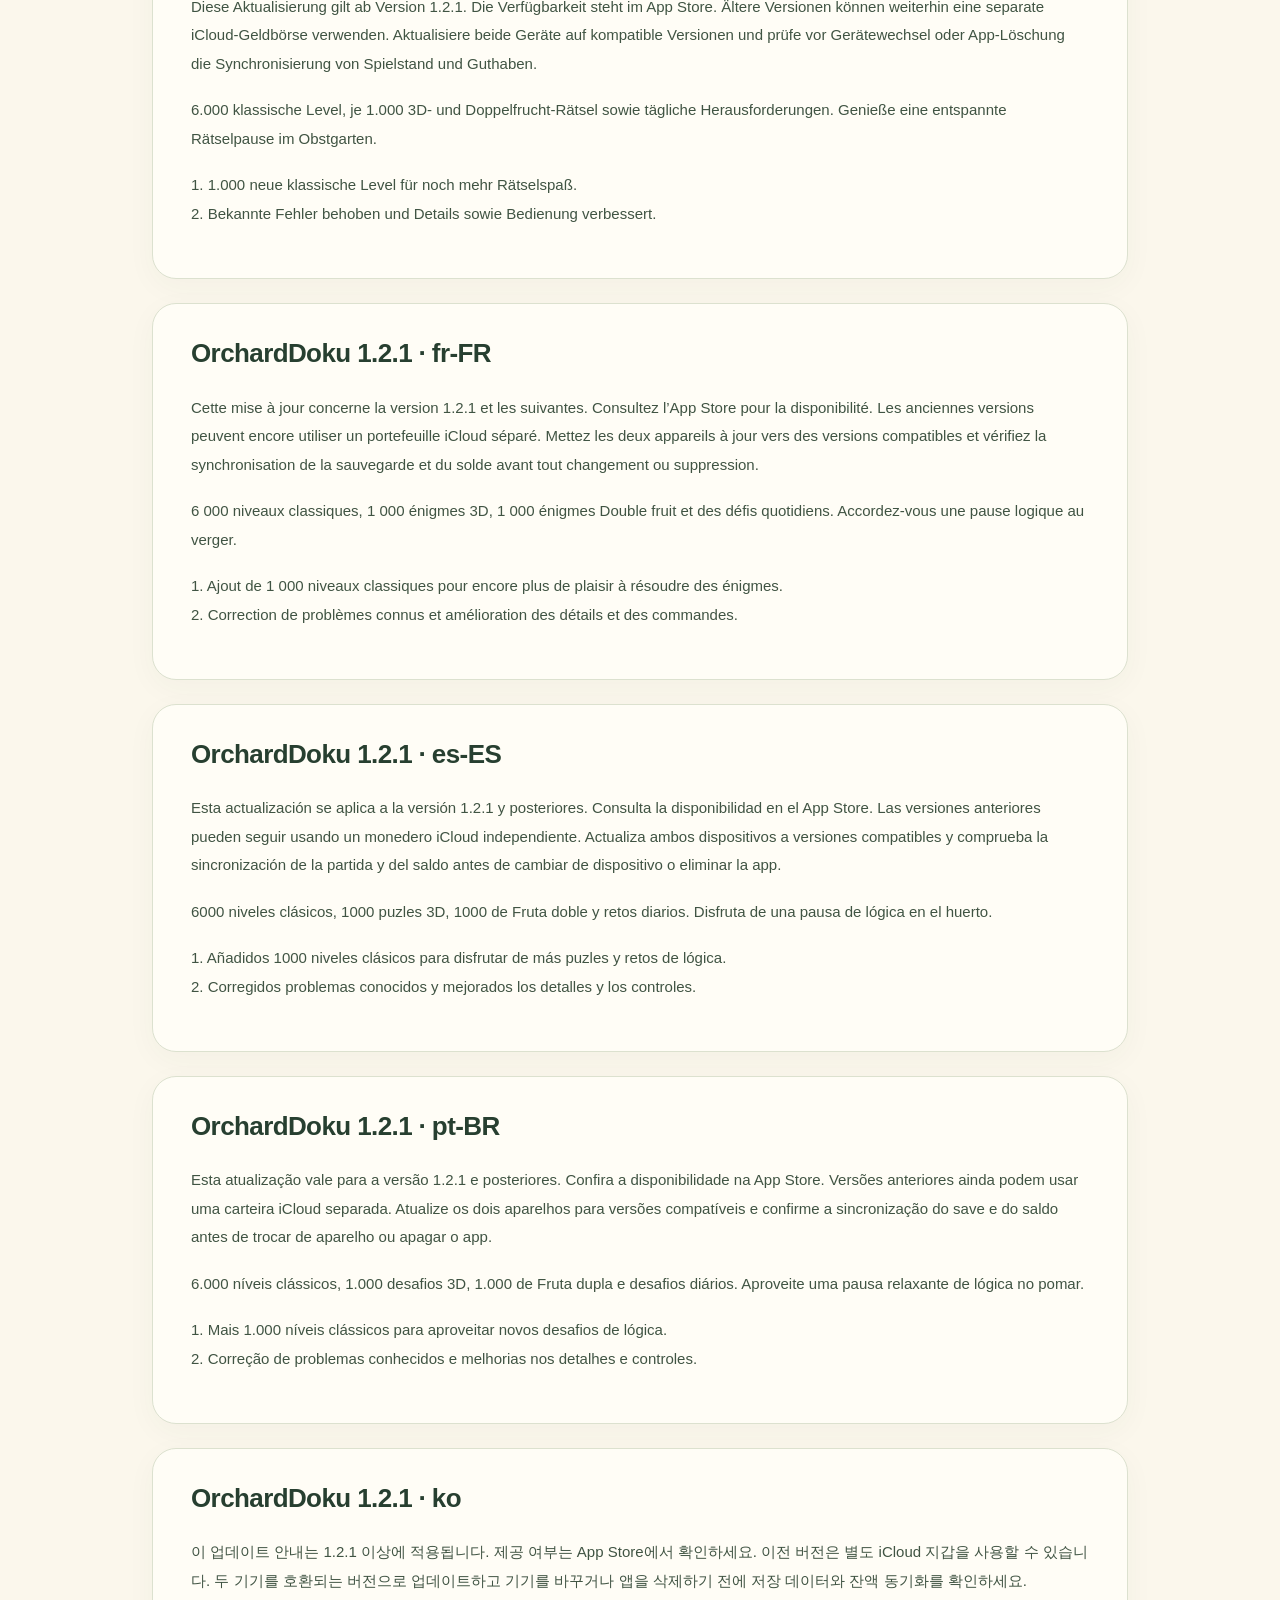
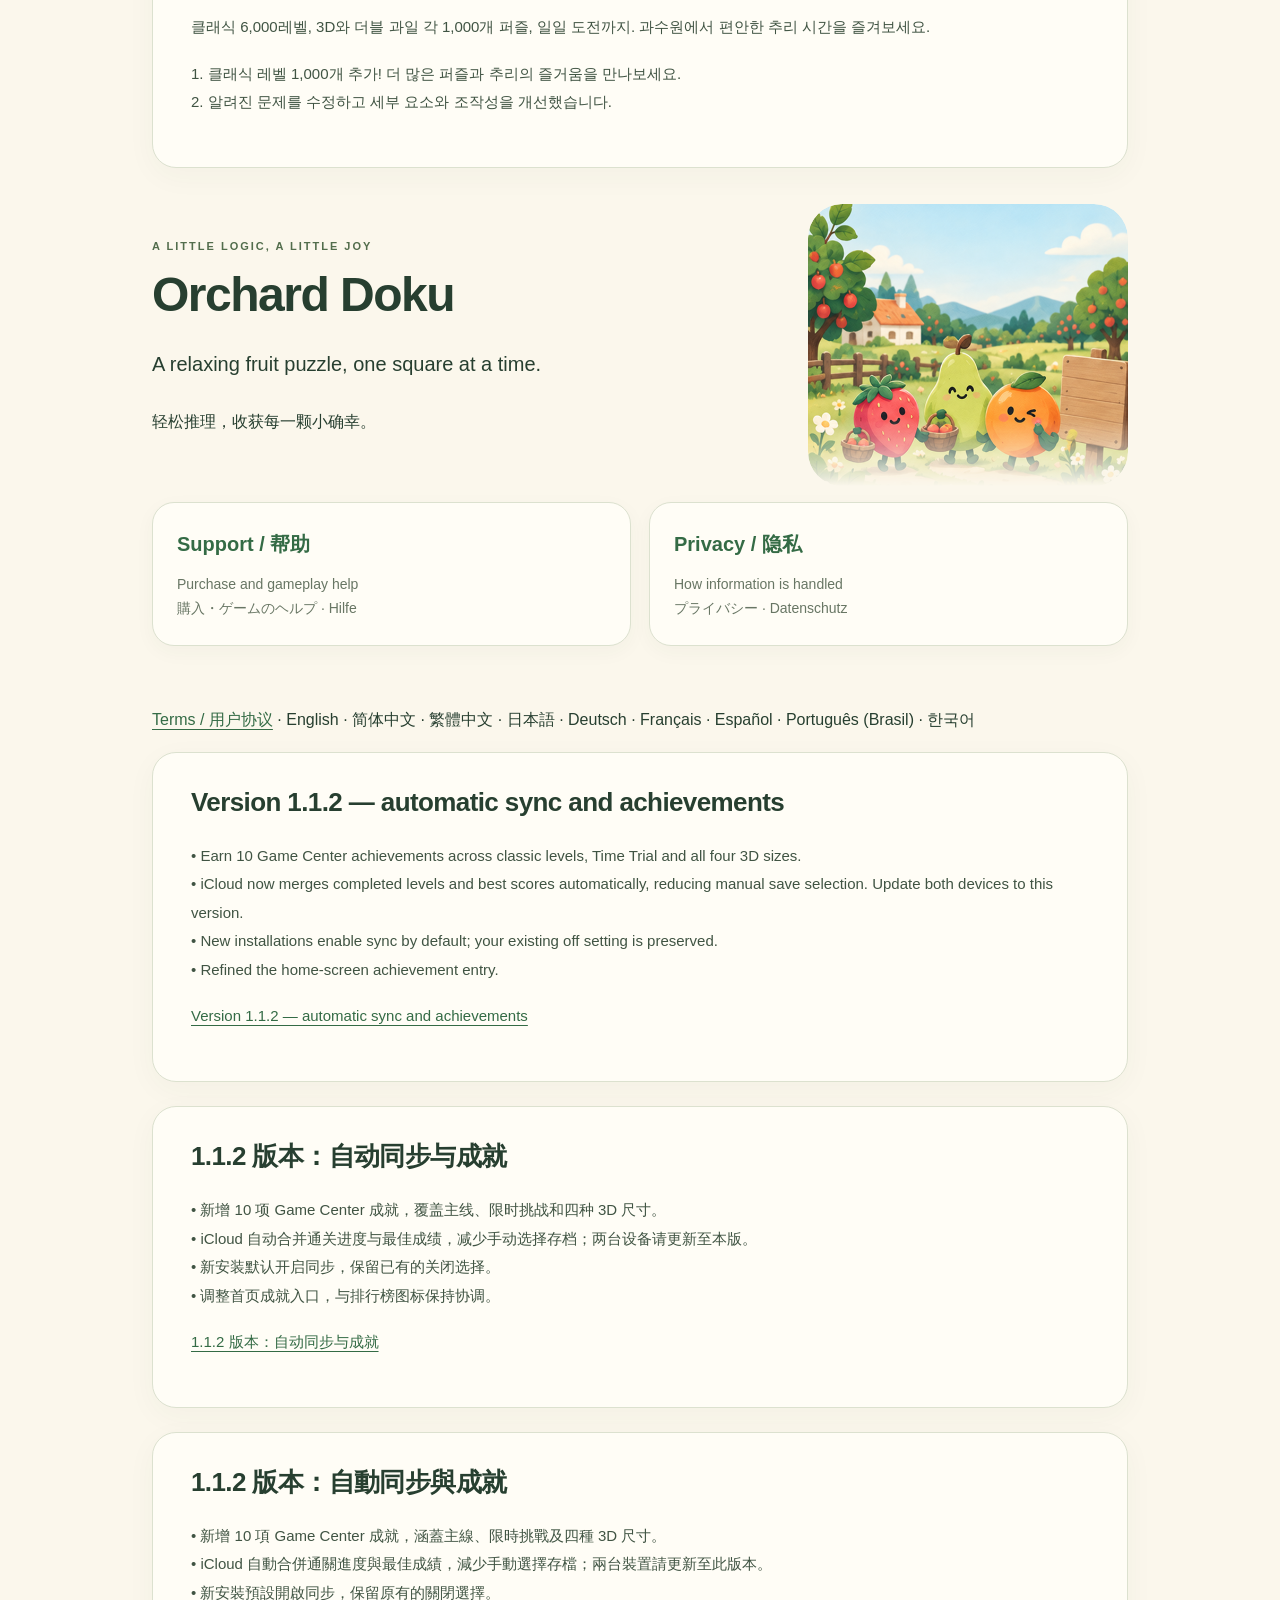
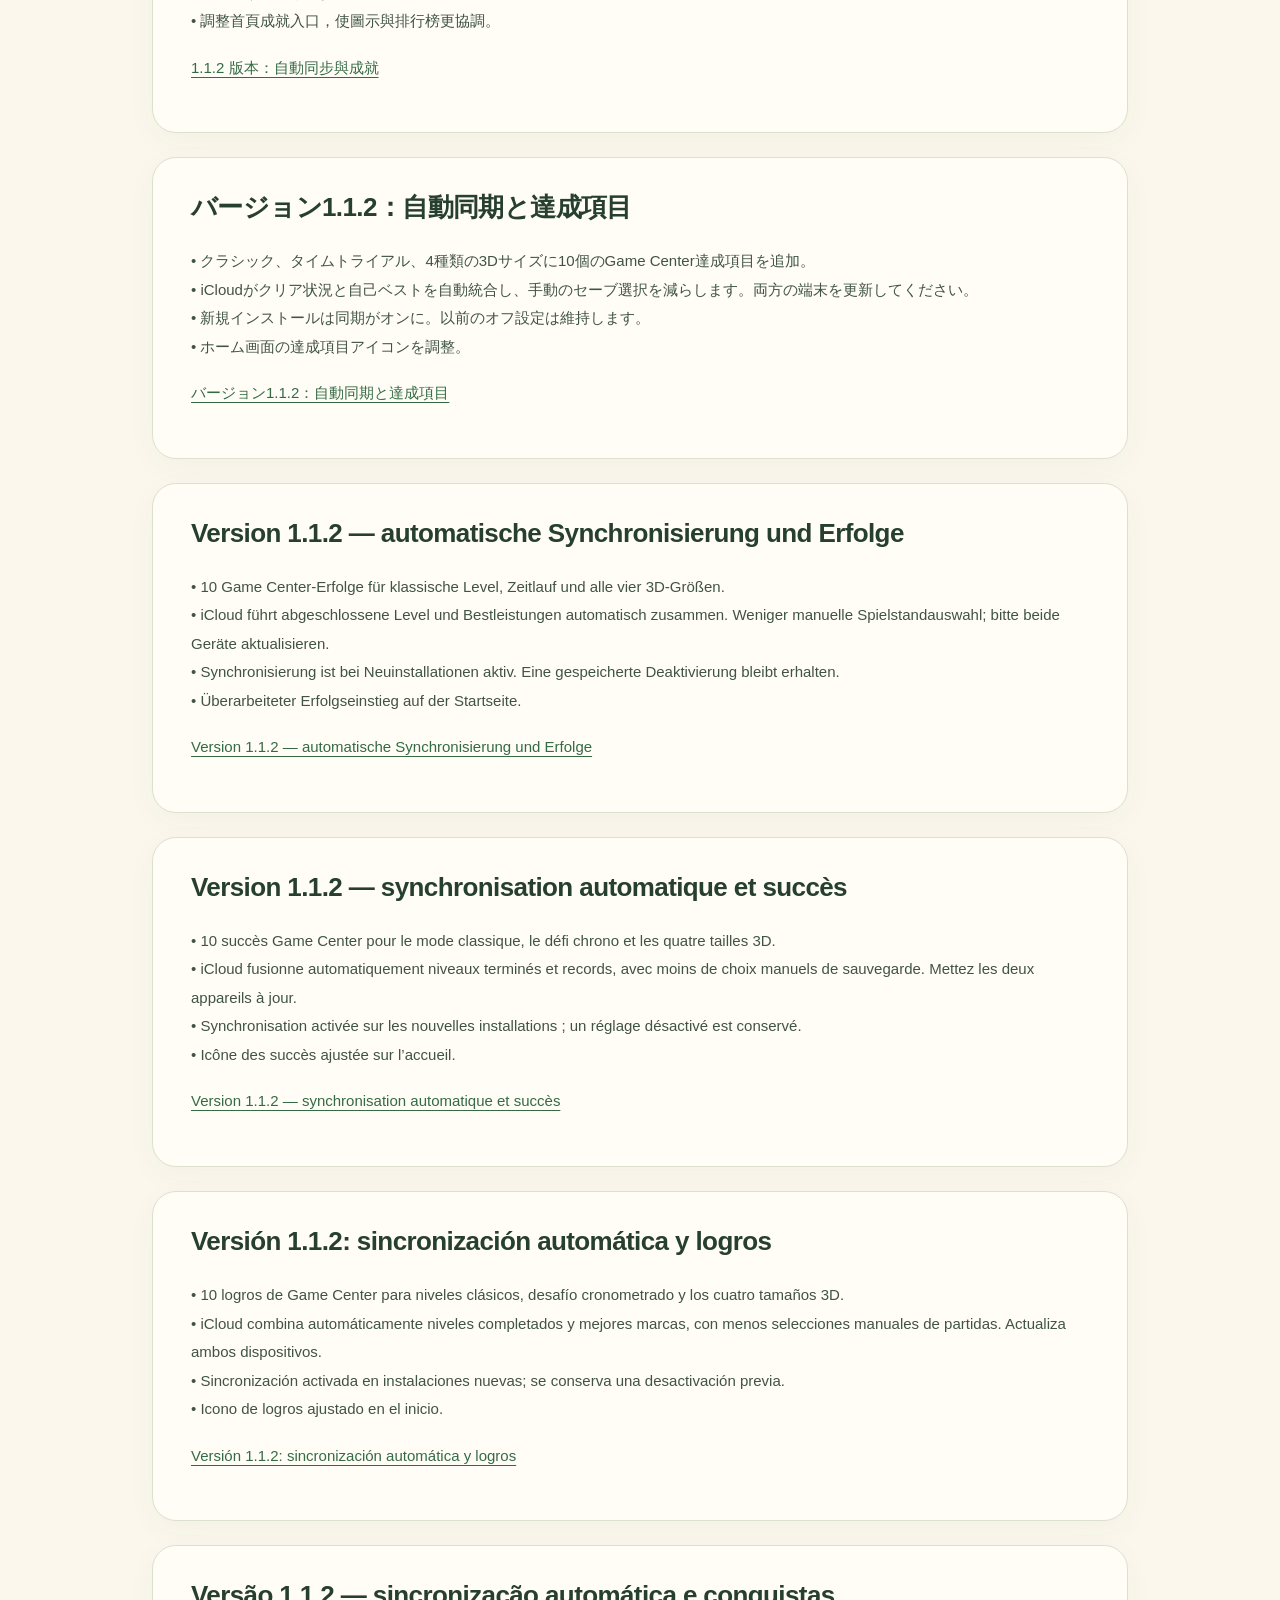
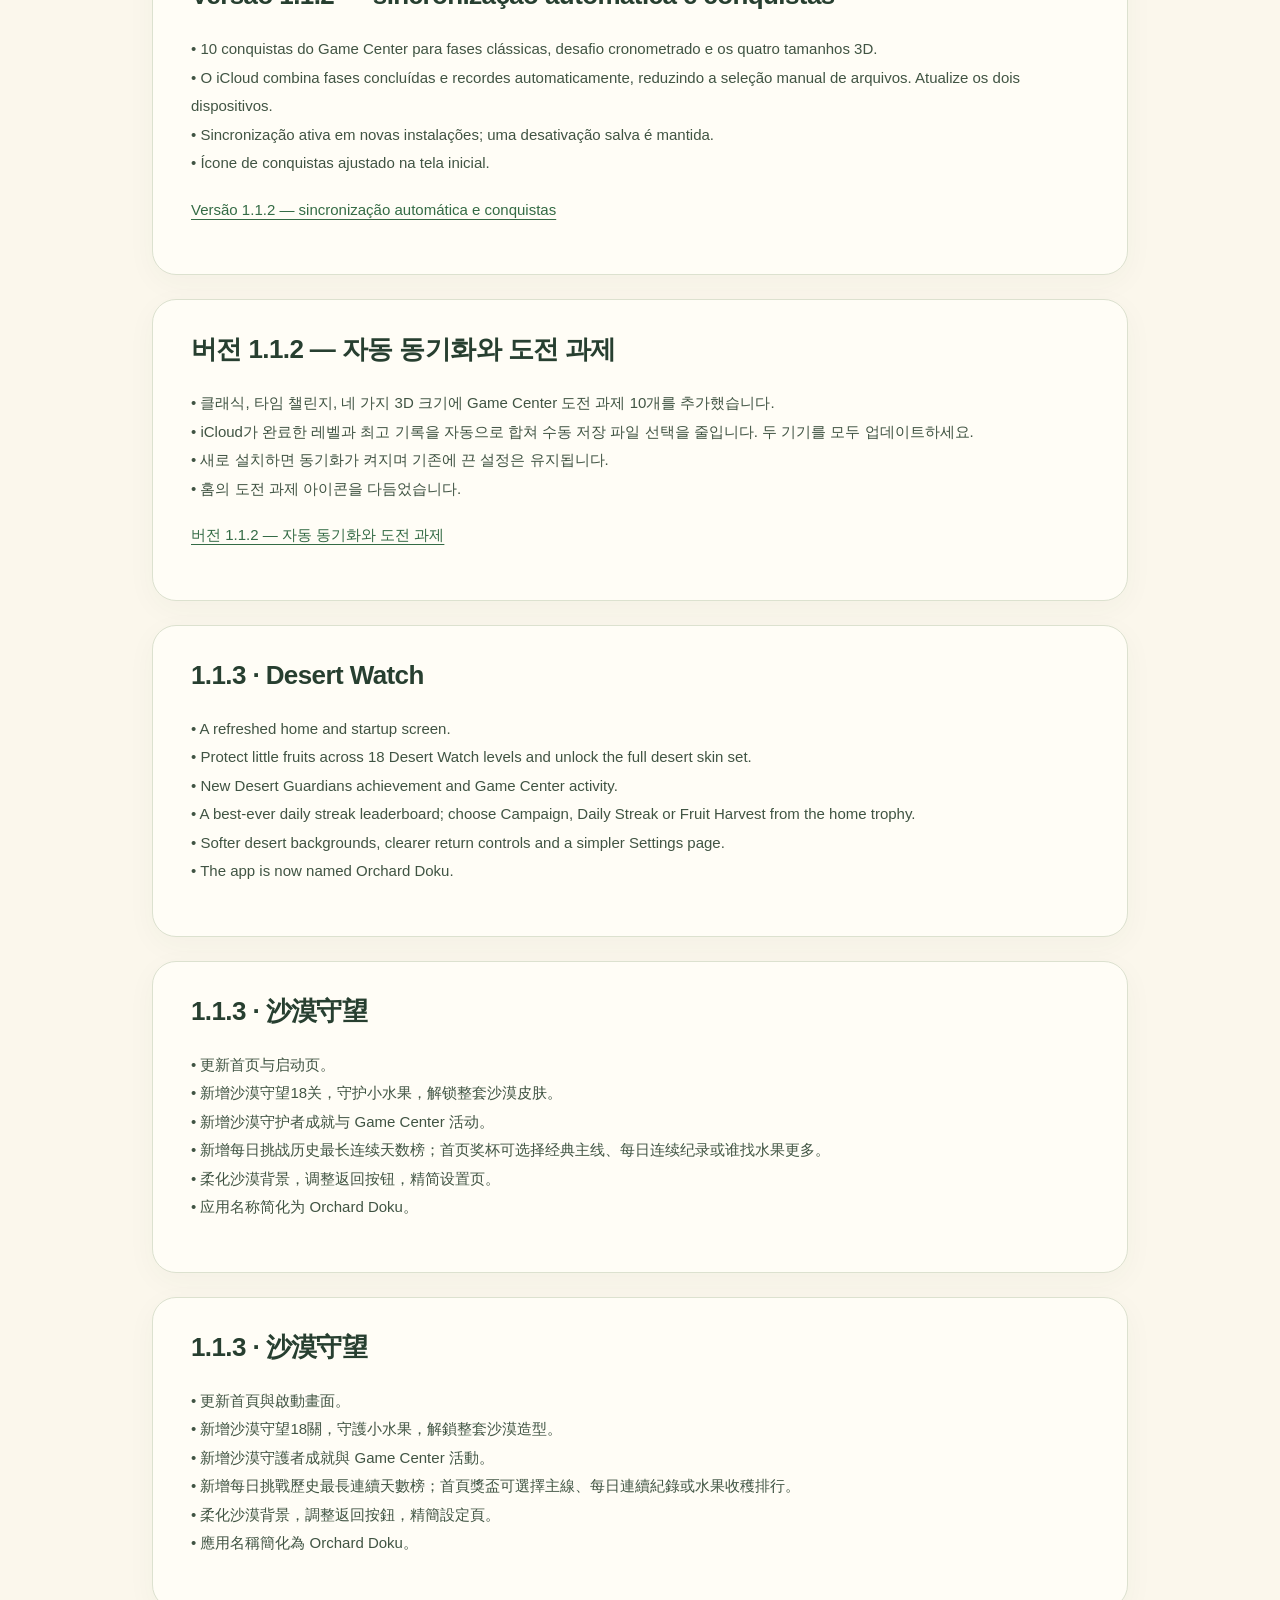
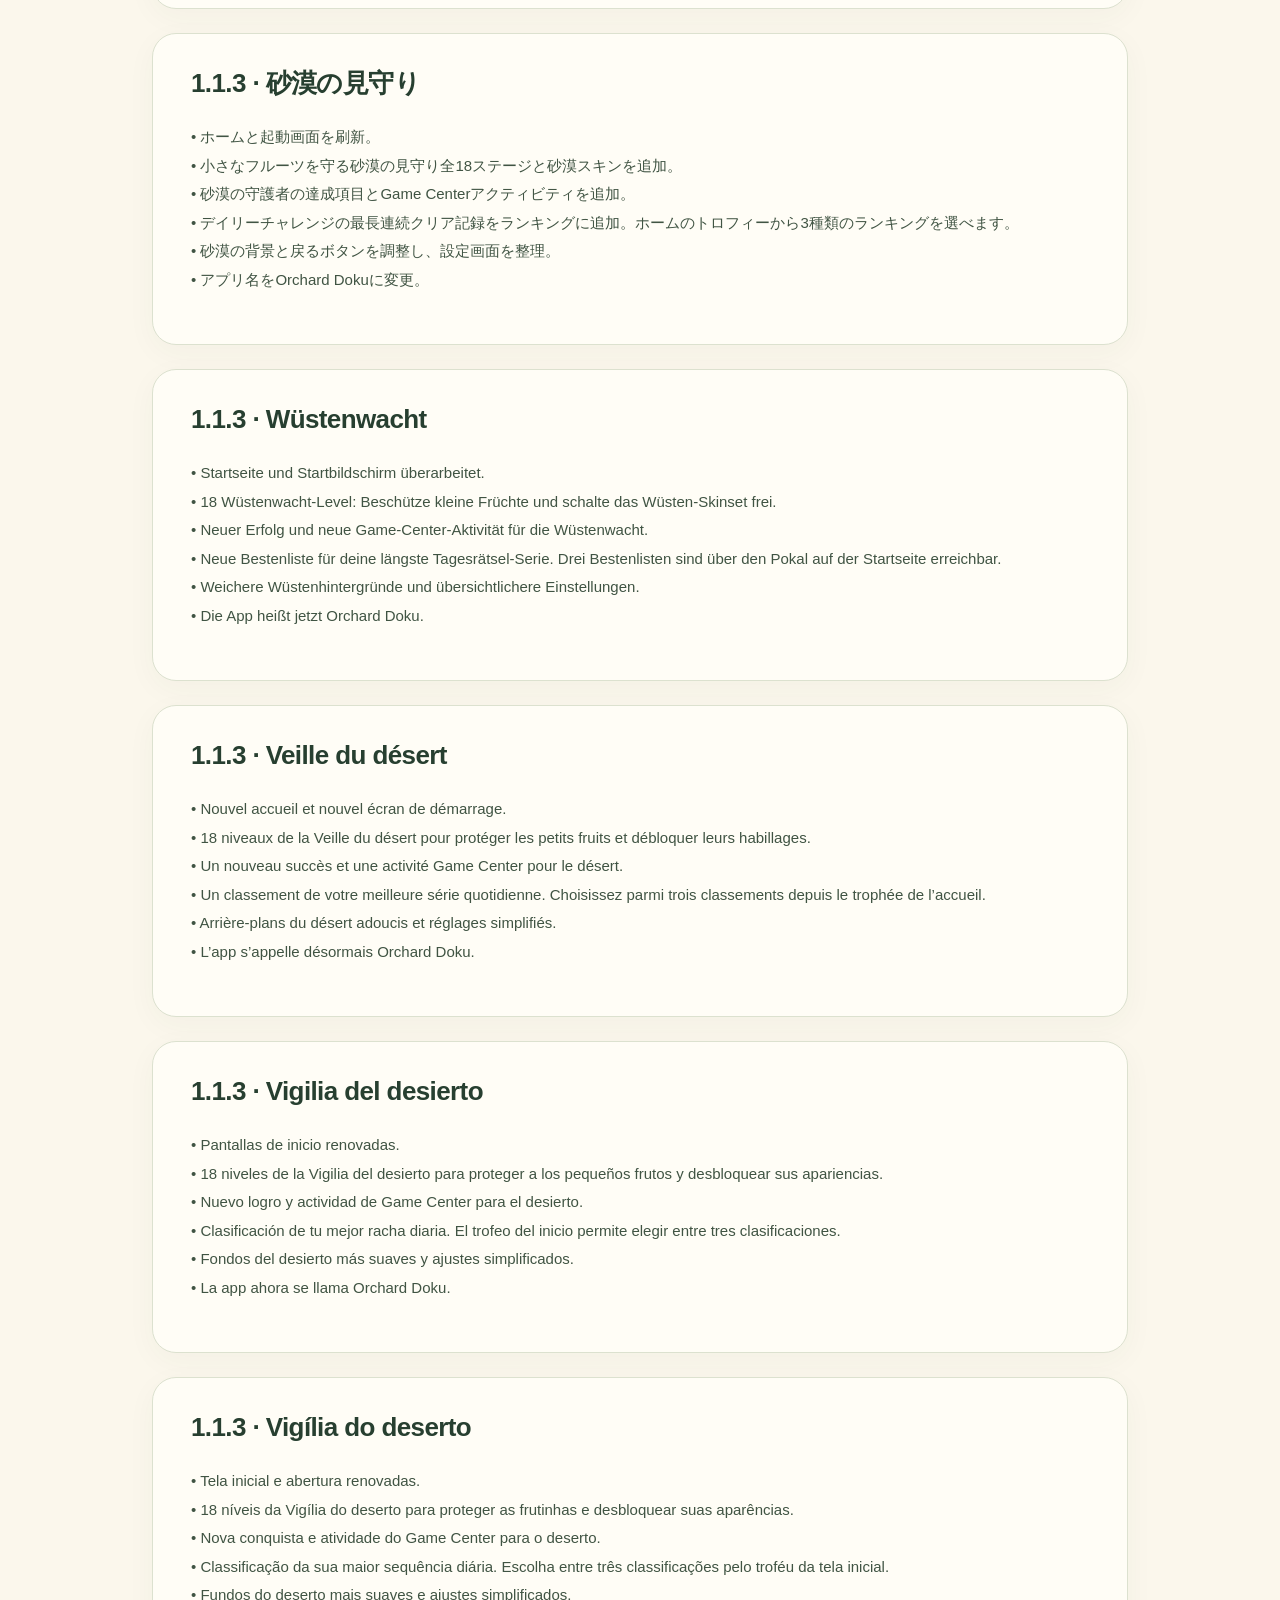
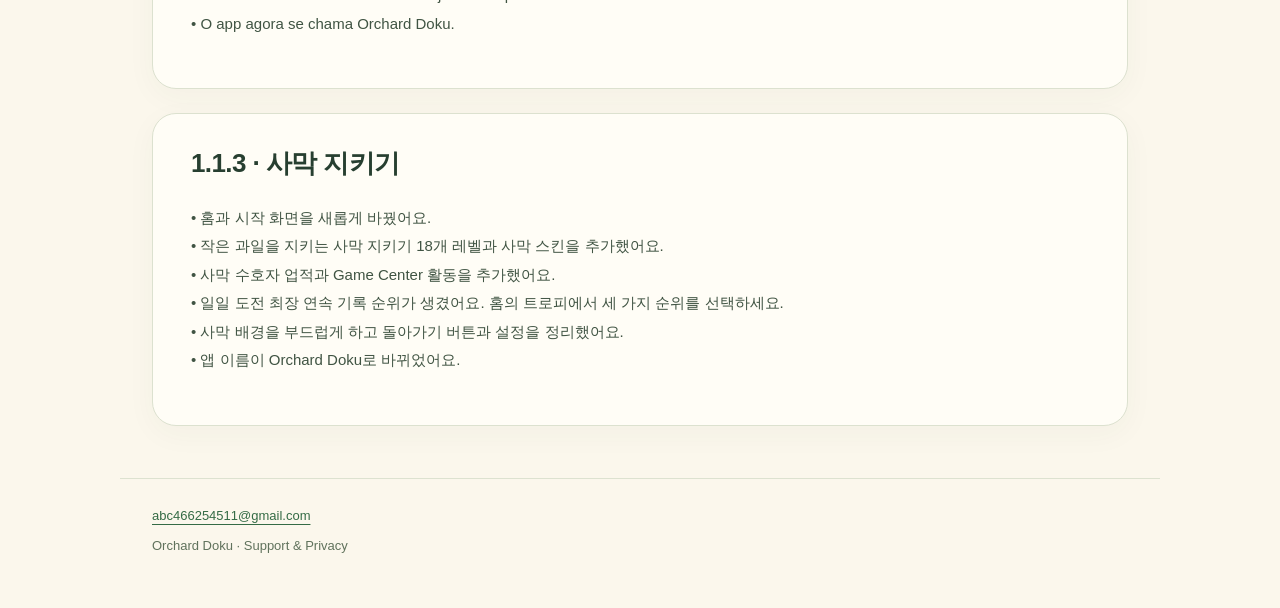
==== commit acfd2a71: "Update OrchardDoku 1.2.1 support and local seed ledger policies" ====
--- a/index.html
+++ b/index.html
@@ -1,2 +1,2 @@
 <!doctype html>
-<html lang="en"><head><meta charset="utf-8"><meta name="viewport" content="width=device-width,initial-scale=1"><meta name="color-scheme" content="light"><meta name="description" content="Orchard Doku official support and privacy information."><title>Support & Privacy · Orchard Doku</title><link rel="stylesheet" href="style.css"></head><body><header><a class="brand" href="index.html">Orchard Doku</a><nav aria-label="Main navigation"><a href="support.html">Support</a><a href="privacy.html">Privacy</a><a href="terms.html">Terms</a></nav></header><main><section lang="zh-Hans"><h2>OrchardDoku 1.2.0 · zh-Hans</h2><p>双水果来了！1000 道全新谜题，双倍水果，双倍乐趣。还有经典 5000 关、3D 1000 关与每日挑战，来果园享受一段轻松的推理时光。</p><p>更清爽的果园首页<br>从“更多”进入限时挑战或双水果；首页排行榜直达经典榜。“我的果园”和免费的 3D 沙漠主题可在设置中找到。经典首通超过 10 关后，经你允许，离开 App 两天可收到一次回访提醒。</p></section><section lang="zh-Hant"><h2>OrchardDoku 1.2.0 · zh-Hant</h2><p>雙水果來了！1000 道全新謎題，雙倍水果，雙倍樂趣。還有經典 5000 關、3D 1000 關與每日挑戰，來果園享受輕鬆的推理時光。</p><p>更清爽的果園首頁<br>從「更多」進入限時挑戰或雙水果；首頁排行榜直達經典榜。「我的果園」與免費的 3D 沙漠主題位於設定。經典首通超過 10 關後，經你允許，離開 App 兩天可收到一次回訪提醒。</p></section><section lang="en-US"><h2>OrchardDoku 1.2.0 · en-US</h2><p>Double Fruit is here! Enjoy 1,000 new puzzles, twice the fruit and twice the fun, alongside 5,000 classic levels, 1,000 3D levels and daily challenges.</p><p>A SIMPLER HOME<br>Open More modes for Time Trial and Double Fruit. The home trophy opens the Classic leaderboard directly. Find My Orchard and the free 3D desert theme in Settings. After more than 10 distinct classic clears, an optional reminder can welcome you back two days after you leave the app, with your notification permission.</p></section><section lang="ja"><h2>OrchardDoku 1.2.0 · ja</h2><p>ダブルフルーツ登場！新しい1,000問で、フルーツも楽しさも2倍。クラシック5,000ステージ、3Dの1,000ステージ、毎日のチャレンジも楽しめます。</p><p>すっきりしたホーム<br>「その他」からタイムトライアルとダブルフルーツへ。ホームのトロフィーはクラシックのランキングを直接開きます。果樹園と無料の3D砂漠テーマは設定にあります。異なるクラシックステージを11個以上クリアし、通知を許可すると、アプリを離れて2日後に一度だけお知らせします。</p></section><section lang="de-DE"><h2>OrchardDoku 1.2.0 · de-DE</h2><p>Doppelfrucht ist da: 1.000 neue Rätsel, doppelte Früchte und doppelter Spaß. Dazu 5.000 klassische Level, 1.000 3D-Level und tägliche Herausforderungen.</p><p>EIN ÜBERSICHTLICHER START<br>Unter Weitere Modi findest du Zeitrennen und Doppelfrucht. Der Pokal öffnet direkt die klassische Bestenliste. Mein Obstgarten und das kostenlose 3D-Wüstenthema stehen in den Einstellungen. Nach mehr als 10 verschiedenen klassischen Abschlüssen kannst du mit deiner Mitteilungserlaubnis zwei Tage nach Verlassen der App einmal erinnert werden.</p></section><section lang="fr-FR"><h2>OrchardDoku 1.2.0 · fr-FR</h2><p>Double fruit arrive : 1 000 nouvelles énigmes, deux fois plus de plaisir ! Retrouvez aussi 5 000 niveaux classiques, 1 000 niveaux 3D et les défis quotidiens.</p><p>UN ACCUEIL PLUS CLAIR<br>Retrouvez le contre-la-montre et Double fruit dans les autres modes. Le trophée ouvre directement le classement classique. Mon verger et le thème désert 3D gratuit sont dans les réglages. Après plus de 10 niveaux classiques différents réussis, un rappel facultatif peut être envoyé deux jours après avoir quitté l’app, avec votre autorisation.</p></section><section lang="es-ES"><h2>OrchardDoku 1.2.0 · es-ES</h2><p>¡Llega Fruta doble! 1000 puzles nuevos y el doble de diversión. Disfruta también de 5000 niveles clásicos, 1000 niveles 3D y retos diarios.</p><p>UN INICIO MÁS CLARO<br>Encuentra Contrarreloj y Fruta doble en Más modos. El trofeo abre directamente la clasificación clásica. Mi huerto y el tema desierto 3D gratuito están en Ajustes. Tras superar más de 10 niveles clásicos distintos, puedes recibir un único recordatorio dos días después de salir de la app, si permites las notificaciones.</p></section><section lang="pt-BR"><h2>OrchardDoku 1.2.0 · pt-BR</h2><p>Fruta dupla chegou! 1.000 novos desafios, o dobro de frutas e diversão. Aproveite também 5.000 níveis clássicos, 1.000 níveis 3D e desafios diários.</p><p>UM INÍCIO MAIS SIMPLES<br>Encontre Contrarrelógio e Fruta dupla em Mais modos. O troféu abre diretamente o ranking clássico. Meu pomar e o tema deserto 3D grátis ficam nos Ajustes. Após concluir mais de 10 níveis clássicos diferentes, você pode receber um lembrete único dois dias depois de sair do app, se permitir as notificações.</p></section><section lang="ko"><h2>OrchardDoku 1.2.0 · ko</h2><p>더블 과일 등장! 새로운 퍼즐 1,000개로 과일도 두 배, 재미도 두 배. 클래식 5,000레벨, 3D 1,000레벨, 일일 도전도 함께 즐겨보세요.</p><p>더 간결한 홈<br>더 많은 모드에서 시간 도전과 더블 과일을 찾아보세요. 홈의 트로피는 클래식 순위표를 바로 엽니다. 내 과수원과 무료 3D 사막 테마는 설정에 있습니다. 서로 다른 클래식 레벨을 11개 이상 완료하고 알림을 허용하면 앱을 떠난 지 이틀 뒤 한 번 알림을 받을 수 있습니다.</p></section><div class="page-intro"><p class="eyebrow">A LITTLE LOGIC, A LITTLE JOY</p><h1>Orchard Doku</h1><p class="lead">A relaxing fruit puzzle, one square at a time.</p><p>轻松推理，收获每一颗小确幸。</p></div><div class="cards"><a href="support.html"><strong>Support / 帮助</strong><span>Purchase and gameplay help<br>購入・ゲームのヘルプ · Hilfe</span></a><a href="privacy.html"><strong>Privacy / 隐私</strong><span>How information is handled<br>プライバシー · Datenschutz</span></a></div><p><a href="terms.html">Terms / 用户协议</a> · English · 简体中文 · 繁體中文 · 日本語 · Deutsch · Français · Español · Português (Brasil) · 한국어</p><section lang="en-US"><h2>Version 1.1.2 — automatic sync and achievements</h2><p>• Earn 10 Game Center achievements across classic levels, Time Trial and all four 3D sizes.<br>• iCloud now merges completed levels and best scores automatically, reducing manual save selection. Update both devices to this version.<br>• New installations enable sync by default; your existing off setting is preserved.<br>• Refined the home-screen achievement entry.</p><p><a href="support.html#english">Version 1.1.2 — automatic sync and achievements</a></p></section><section lang="zh-Hans"><h2>1.1.2 版本：自动同步与成就</h2><p>• 新增 10 项 Game Center 成就，覆盖主线、限时挑战和四种 3D 尺寸。<br>• iCloud 自动合并通关进度与最佳成绩，减少手动选择存档；两台设备请更新至本版。<br>• 新安装默认开启同步，保留已有的关闭选择。<br>• 调整首页成就入口，与排行榜图标保持协调。</p><p><a href="support.html#chinese">1.1.2 版本：自动同步与成就</a></p></section><section lang="zh-Hant"><h2>1.1.2 版本：自動同步與成就</h2><p>• 新增 10 項 Game Center 成就，涵蓋主線、限時挑戰及四種 3D 尺寸。<br>• iCloud 自動合併通關進度與最佳成績，減少手動選擇存檔；兩台裝置請更新至此版本。<br>• 新安裝預設開啟同步，保留原有的關閉選擇。<br>• 調整首頁成就入口，使圖示與排行榜更協調。</p><p><a href="support.html#traditional">1.1.2 版本：自動同步與成就</a></p></section><section lang="ja"><h2>バージョン1.1.2：自動同期と達成項目</h2><p>• クラシック、タイムトライアル、4種類の3Dサイズに10個のGame Center達成項目を追加。<br>• iCloudがクリア状況と自己ベストを自動統合し、手動のセーブ選択を減らします。両方の端末を更新してください。<br>• 新規インストールは同期がオンに。以前のオフ設定は維持します。<br>• ホーム画面の達成項目アイコンを調整。</p><p><a href="support.html#japanese">バージョン1.1.2：自動同期と達成項目</a></p></section><section lang="de-DE"><h2>Version 1.1.2 — automatische Synchronisierung und Erfolge</h2><p>• 10 Game Center-Erfolge für klassische Level, Zeitlauf und alle vier 3D-Größen.<br>• iCloud führt abgeschlossene Level und Bestleistungen automatisch zusammen. Weniger manuelle Spielstandauswahl; bitte beide Geräte aktualisieren.<br>• Synchronisierung ist bei Neuinstallationen aktiv. Eine gespeicherte Deaktivierung bleibt erhalten.<br>• Überarbeiteter Erfolgseinstieg auf der Startseite.</p><p><a href="support.html#german">Version 1.1.2 — automatische Synchronisierung und Erfolge</a></p></section><section lang="fr-FR"><h2>Version 1.1.2 — synchronisation automatique et succès</h2><p>• 10 succès Game Center pour le mode classique, le défi chrono et les quatre tailles 3D.<br>• iCloud fusionne automatiquement niveaux terminés et records, avec moins de choix manuels de sauvegarde. Mettez les deux appareils à jour.<br>• Synchronisation activée sur les nouvelles installations ; un réglage désactivé est conservé.<br>• Icône des succès ajustée sur l’accueil.</p><p><a href="support.html#french">Version 1.1.2 — synchronisation automatique et succès</a></p></section><section lang="es-ES"><h2>Versión 1.1.2: sincronización automática y logros</h2><p>• 10 logros de Game Center para niveles clásicos, desafío cronometrado y los cuatro tamaños 3D.<br>• iCloud combina automáticamente niveles completados y mejores marcas, con menos selecciones manuales de partidas. Actualiza ambos dispositivos.<br>• Sincronización activada en instalaciones nuevas; se conserva una desactivación previa.<br>• Icono de logros ajustado en el inicio.</p><p><a href="support.html#spanish">Versión 1.1.2: sincronización automática y logros</a></p></section><section lang="pt-BR"><h2>Versão 1.1.2 — sincronização automática e conquistas</h2><p>• 10 conquistas do Game Center para fases clássicas, desafio cronometrado e os quatro tamanhos 3D.<br>• O iCloud combina fases concluídas e recordes automaticamente, reduzindo a seleção manual de arquivos. Atualize os dois dispositivos.<br>• Sincronização ativa em novas instalações; uma desativação salva é mantida.<br>• Ícone de conquistas ajustado na tela inicial.</p><p><a href="support.html#portuguese">Versão 1.1.2 — sincronização automática e conquistas</a></p></section><section lang="ko"><h2>버전 1.1.2 — 자동 동기화와 도전 과제</h2><p>• 클래식, 타임 챌린지, 네 가지 3D 크기에 Game Center 도전 과제 10개를 추가했습니다.<br>• iCloud가 완료한 레벨과 최고 기록을 자동으로 합쳐 수동 저장 파일 선택을 줄입니다. 두 기기를 모두 업데이트하세요.<br>• 새로 설치하면 동기화가 켜지며 기존에 끈 설정은 유지됩니다.<br>• 홈의 도전 과제 아이콘을 다듬었습니다.</p><p><a href="support.html#korean">버전 1.1.2 — 자동 동기화와 도전 과제</a></p></section><section lang="en-US"><h2>1.1.3 · Desert Watch</h2><p>• A refreshed home and startup screen.<br>• Protect little fruits across 18 Desert Watch levels and unlock the full desert skin set.<br>• New Desert Guardians achievement and Game Center activity.<br>• A best-ever daily streak leaderboard; choose Campaign, Daily Streak or Fruit Harvest from the home trophy.<br>• Softer desert backgrounds, clearer return controls and a simpler Settings page.<br>• The app is now named Orchard Doku.</p></section><section lang="zh-Hans"><h2>1.1.3 · 沙漠守望</h2><p>• 更新首页与启动页。<br>• 新增沙漠守望18关，守护小水果，解锁整套沙漠皮肤。<br>• 新增沙漠守护者成就与 Game Center 活动。<br>• 新增每日挑战历史最长连续天数榜；首页奖杯可选择经典主线、每日连续纪录或谁找水果更多。<br>• 柔化沙漠背景，调整返回按钮，精简设置页。<br>• 应用名称简化为 Orchard Doku。</p></section><section lang="zh-Hant"><h2>1.1.3 · 沙漠守望</h2><p>• 更新首頁與啟動畫面。<br>• 新增沙漠守望18關，守護小水果，解鎖整套沙漠造型。<br>• 新增沙漠守護者成就與 Game Center 活動。<br>• 新增每日挑戰歷史最長連續天數榜；首頁獎盃可選擇主線、每日連續紀錄或水果收穫排行。<br>• 柔化沙漠背景，調整返回按鈕，精簡設定頁。<br>• 應用名稱簡化為 Orchard Doku。</p></section><section lang="ja"><h2>1.1.3 · 砂漠の見守り</h2><p>• ホームと起動画面を刷新。<br>• 小さなフルーツを守る砂漠の見守り全18ステージと砂漠スキンを追加。<br>• 砂漠の守護者の達成項目とGame Centerアクティビティを追加。<br>• デイリーチャレンジの最長連続クリア記録をランキングに追加。ホームのトロフィーから3種類のランキングを選べます。<br>• 砂漠の背景と戻るボタンを調整し、設定画面を整理。<br>• アプリ名をOrchard Dokuに変更。</p></section><section lang="de-DE"><h2>1.1.3 · Wüstenwacht</h2><p>• Startseite und Startbildschirm überarbeitet.<br>• 18 Wüstenwacht-Level: Beschütze kleine Früchte und schalte das Wüsten-Skinset frei.<br>• Neuer Erfolg und neue Game-Center-Aktivität für die Wüstenwacht.<br>• Neue Bestenliste für deine längste Tagesrätsel-Serie. Drei Bestenlisten sind über den Pokal auf der Startseite erreichbar.<br>• Weichere Wüstenhintergründe und übersichtlichere Einstellungen.<br>• Die App heißt jetzt Orchard Doku.</p></section><section lang="fr-FR"><h2>1.1.3 · Veille du désert</h2><p>• Nouvel accueil et nouvel écran de démarrage.<br>• 18 niveaux de la Veille du désert pour protéger les petits fruits et débloquer leurs habillages.<br>• Un nouveau succès et une activité Game Center pour le désert.<br>• Un classement de votre meilleure série quotidienne. Choisissez parmi trois classements depuis le trophée de l’accueil.<br>• Arrière-plans du désert adoucis et réglages simplifiés.<br>• L’app s’appelle désormais Orchard Doku.</p></section><section lang="es-ES"><h2>1.1.3 · Vigilia del desierto</h2><p>• Pantallas de inicio renovadas.<br>• 18 niveles de la Vigilia del desierto para proteger a los pequeños frutos y desbloquear sus apariencias.<br>• Nuevo logro y actividad de Game Center para el desierto.<br>• Clasificación de tu mejor racha diaria. El trofeo del inicio permite elegir entre tres clasificaciones.<br>• Fondos del desierto más suaves y ajustes simplificados.<br>• La app ahora se llama Orchard Doku.</p></section><section lang="pt-BR"><h2>1.1.3 · Vigília do deserto</h2><p>• Tela inicial e abertura renovadas.<br>• 18 níveis da Vigília do deserto para proteger as frutinhas e desbloquear suas aparências.<br>• Nova conquista e atividade do Game Center para o deserto.<br>• Classificação da sua maior sequência diária. Escolha entre três classificações pelo troféu da tela inicial.<br>• Fundos do deserto mais suaves e ajustes simplificados.<br>• O app agora se chama Orchard Doku.</p></section><section lang="ko"><h2>1.1.3 · 사막 지키기</h2><p>• 홈과 시작 화면을 새롭게 바꿨어요.<br>• 작은 과일을 지키는 사막 지키기 18개 레벨과 사막 스킨을 추가했어요.<br>• 사막 수호자 업적과 Game Center 활동을 추가했어요.<br>• 일일 도전 최장 연속 기록 순위가 생겼어요. 홈의 트로피에서 세 가지 순위를 선택하세요.<br>• 사막 배경을 부드럽게 하고 돌아가기 버튼과 설정을 정리했어요.<br>• 앱 이름이 Orchard Doku로 바뀌었어요.</p></section></main><footer><a href="mailto:abc466254511@gmail.com">abc466254511@gmail.com</a><p>Orchard Doku · Support &amp; Privacy</p></footer></body></html>
+<html lang="en"><head><meta charset="utf-8"><meta name="viewport" content="width=device-width,initial-scale=1"><meta name="color-scheme" content="light"><meta name="description" content="Orchard Doku official support and privacy information."><title>Support & Privacy · Orchard Doku</title><link rel="stylesheet" href="style.css"></head><body><header><a class="brand" href="index.html">Orchard Doku</a><nav aria-label="Main navigation"><a href="support.html">Support</a><a href="privacy.html">Privacy</a><a href="terms.html">Terms</a></nav></header><main><section lang="zh-Hans"><h2>OrchardDoku 1.2.1 · zh-Hans</h2><p>本次说明适用于1.2.1及更新版本，是否可下载以App Store为准。旧版可能仍使用独立iCloud钱包。两台设备请更新至兼容版本，换机或删除App前确认存档与余额已同步。</p><p>6000关经典谜题、1000关3D挑战、1000关双水果与每日挑战，在果园里享受轻松的推理时光。</p><p>1. 经典模式新增1000关，更多谜题，更多推理乐趣。<br>2. 修复已知问题，优化细节与操作体验。</p></section><section lang="zh-Hant"><h2>OrchardDoku 1.2.1 · zh-Hant</h2><p>本次說明適用於1.2.1及更新版本，是否可下載以App Store為準。舊版可能仍使用獨立iCloud錢包。兩台裝置請更新至相容版本，換機或刪除App前確認存檔與餘額已同步。</p><p>6000關經典謎題、1000關3D挑戰、1000關雙水果與每日挑戰，在果園裡享受輕鬆的推理時光。</p><p>1. 經典模式新增1000關，更多謎題，更多推理樂趣。<br>2. 修復已知問題，優化細節與操作體驗。</p></section><section lang="en-US"><h2>OrchardDoku 1.2.1 · en-US</h2><p>This update describes version 1.2.1 and later; availability is shown in the App Store. Earlier versions may still use a separate iCloud wallet. Update both devices to compatible versions and confirm synchronization before changing devices or deleting the app.</p><p>Enjoy 6,000 classic levels, 1,000 3D puzzles, 1,000 Double Fruit puzzles and daily challenges. Take a relaxing logic break in the orchard.</p><p>1. Added 1,000 classic levels for more puzzles and more logic-solving fun.<br>2. Fixed known issues and refined details and controls.</p></section><section lang="ja"><h2>OrchardDoku 1.2.1 · ja</h2><p>この更新内容は1.2.1以降に適用されます。配信状況はApp Storeでご確認ください。旧版では独立したiCloudウォレットを使う場合があります。両端末を互換性のある版に更新し、機種変更やアプリ削除前に保存データと残高の同期を確認してください。</p><p>クラシック6,000ステージ、3Dとダブルフルーツ各1,000問、デイリーチャレンジ。果樹園でゆったり推理を楽しみましょう。</p><p>1. クラシックに1,000ステージを追加。さらに多くのパズルで推理を楽しめます。<br>2. 既知の不具合を修正し、細部と操作性を改善しました。</p></section><section lang="de-DE"><h2>OrchardDoku 1.2.1 · de-DE</h2><p>Diese Aktualisierung gilt ab Version 1.2.1. Die Verfügbarkeit steht im App Store. Ältere Versionen können weiterhin eine separate iCloud-Geldbörse verwenden. Aktualisiere beide Geräte auf kompatible Versionen und prüfe vor Gerätewechsel oder App-Löschung die Synchronisierung von Spielstand und Guthaben.</p><p>6.000 klassische Level, je 1.000 3D- und Doppelfrucht-Rätsel sowie tägliche Herausforderungen. Genieße eine entspannte Rätselpause im Obstgarten.</p><p>1. 1.000 neue klassische Level für noch mehr Rätselspaß.<br>2. Bekannte Fehler behoben und Details sowie Bedienung verbessert.</p></section><section lang="fr-FR"><h2>OrchardDoku 1.2.1 · fr-FR</h2><p>Cette mise à jour concerne la version 1.2.1 et les suivantes. Consultez l’App Store pour la disponibilité. Les anciennes versions peuvent encore utiliser un portefeuille iCloud séparé. Mettez les deux appareils à jour vers des versions compatibles et vérifiez la synchronisation de la sauvegarde et du solde avant tout changement ou suppression.</p><p>6 000 niveaux classiques, 1 000 énigmes 3D, 1 000 énigmes Double fruit et des défis quotidiens. Accordez-vous une pause logique au verger.</p><p>1. Ajout de 1 000 niveaux classiques pour encore plus de plaisir à résoudre des énigmes.<br>2. Correction de problèmes connus et amélioration des détails et des commandes.</p></section><section lang="es-ES"><h2>OrchardDoku 1.2.1 · es-ES</h2><p>Esta actualización se aplica a la versión 1.2.1 y posteriores. Consulta la disponibilidad en el App Store. Las versiones anteriores pueden seguir usando un monedero iCloud independiente. Actualiza ambos dispositivos a versiones compatibles y comprueba la sincronización de la partida y del saldo antes de cambiar de dispositivo o eliminar la app.</p><p>6000 niveles clásicos, 1000 puzles 3D, 1000 de Fruta doble y retos diarios. Disfruta de una pausa de lógica en el huerto.</p><p>1. Añadidos 1000 niveles clásicos para disfrutar de más puzles y retos de lógica.<br>2. Corregidos problemas conocidos y mejorados los detalles y los controles.</p></section><section lang="pt-BR"><h2>OrchardDoku 1.2.1 · pt-BR</h2><p>Esta atualização vale para a versão 1.2.1 e posteriores. Confira a disponibilidade na App Store. Versões anteriores ainda podem usar uma carteira iCloud separada. Atualize os dois aparelhos para versões compatíveis e confirme a sincronização do save e do saldo antes de trocar de aparelho ou apagar o app.</p><p>6.000 níveis clássicos, 1.000 desafios 3D, 1.000 de Fruta dupla e desafios diários. Aproveite uma pausa relaxante de lógica no pomar.</p><p>1. Mais 1.000 níveis clássicos para aproveitar novos desafios de lógica.<br>2. Correção de problemas conhecidos e melhorias nos detalhes e controles.</p></section><section lang="ko"><h2>OrchardDoku 1.2.1 · ko</h2><p>이 업데이트 안내는 1.2.1 이상에 적용됩니다. 제공 여부는 App Store에서 확인하세요. 이전 버전은 별도 iCloud 지갑을 사용할 수 있습니다. 두 기기를 호환되는 버전으로 업데이트하고 기기를 바꾸거나 앱을 삭제하기 전에 저장 데이터와 잔액 동기화를 확인하세요.</p><p>클래식 6,000레벨, 3D와 더블 과일 각 1,000개 퍼즐, 일일 도전까지. 과수원에서 편안한 추리 시간을 즐겨보세요.</p><p>1. 클래식 레벨 1,000개 추가! 더 많은 퍼즐과 추리의 즐거움을 만나보세요.<br>2. 알려진 문제를 수정하고 세부 요소와 조작성을 개선했습니다.</p></section><div class="page-intro"><p class="eyebrow">A LITTLE LOGIC, A LITTLE JOY</p><h1>Orchard Doku</h1><p class="lead">A relaxing fruit puzzle, one square at a time.</p><p>轻松推理，收获每一颗小确幸。</p></div><div class="cards"><a href="support.html"><strong>Support / 帮助</strong><span>Purchase and gameplay help<br>購入・ゲームのヘルプ · Hilfe</span></a><a href="privacy.html"><strong>Privacy / 隐私</strong><span>How information is handled<br>プライバシー · Datenschutz</span></a></div><p><a href="terms.html">Terms / 用户协议</a> · English · 简体中文 · 繁體中文 · 日本語 · Deutsch · Français · Español · Português (Brasil) · 한국어</p><section lang="en-US"><h2>Version 1.1.2 — automatic sync and achievements</h2><p>• Earn 10 Game Center achievements across classic levels, Time Trial and all four 3D sizes.<br>• iCloud now merges completed levels and best scores automatically, reducing manual save selection. Update both devices to this version.<br>• New installations enable sync by default; your existing off setting is preserved.<br>• Refined the home-screen achievement entry.</p><p><a href="support.html#english">Version 1.1.2 — automatic sync and achievements</a></p></section><section lang="zh-Hans"><h2>1.1.2 版本：自动同步与成就</h2><p>• 新增 10 项 Game Center 成就，覆盖主线、限时挑战和四种 3D 尺寸。<br>• iCloud 自动合并通关进度与最佳成绩，减少手动选择存档；两台设备请更新至本版。<br>• 新安装默认开启同步，保留已有的关闭选择。<br>• 调整首页成就入口，与排行榜图标保持协调。</p><p><a href="support.html#chinese">1.1.2 版本：自动同步与成就</a></p></section><section lang="zh-Hant"><h2>1.1.2 版本：自動同步與成就</h2><p>• 新增 10 項 Game Center 成就，涵蓋主線、限時挑戰及四種 3D 尺寸。<br>• iCloud 自動合併通關進度與最佳成績，減少手動選擇存檔；兩台裝置請更新至此版本。<br>• 新安裝預設開啟同步，保留原有的關閉選擇。<br>• 調整首頁成就入口，使圖示與排行榜更協調。</p><p><a href="support.html#traditional">1.1.2 版本：自動同步與成就</a></p></section><section lang="ja"><h2>バージョン1.1.2：自動同期と達成項目</h2><p>• クラシック、タイムトライアル、4種類の3Dサイズに10個のGame Center達成項目を追加。<br>• iCloudがクリア状況と自己ベストを自動統合し、手動のセーブ選択を減らします。両方の端末を更新してください。<br>• 新規インストールは同期がオンに。以前のオフ設定は維持します。<br>• ホーム画面の達成項目アイコンを調整。</p><p><a href="support.html#japanese">バージョン1.1.2：自動同期と達成項目</a></p></section><section lang="de-DE"><h2>Version 1.1.2 — automatische Synchronisierung und Erfolge</h2><p>• 10 Game Center-Erfolge für klassische Level, Zeitlauf und alle vier 3D-Größen.<br>• iCloud führt abgeschlossene Level und Bestleistungen automatisch zusammen. Weniger manuelle Spielstandauswahl; bitte beide Geräte aktualisieren.<br>• Synchronisierung ist bei Neuinstallationen aktiv. Eine gespeicherte Deaktivierung bleibt erhalten.<br>• Überarbeiteter Erfolgseinstieg auf der Startseite.</p><p><a href="support.html#german">Version 1.1.2 — automatische Synchronisierung und Erfolge</a></p></section><section lang="fr-FR"><h2>Version 1.1.2 — synchronisation automatique et succès</h2><p>• 10 succès Game Center pour le mode classique, le défi chrono et les quatre tailles 3D.<br>• iCloud fusionne automatiquement niveaux terminés et records, avec moins de choix manuels de sauvegarde. Mettez les deux appareils à jour.<br>• Synchronisation activée sur les nouvelles installations ; un réglage désactivé est conservé.<br>• Icône des succès ajustée sur l’accueil.</p><p><a href="support.html#french">Version 1.1.2 — synchronisation automatique et succès</a></p></section><section lang="es-ES"><h2>Versión 1.1.2: sincronización automática y logros</h2><p>• 10 logros de Game Center para niveles clásicos, desafío cronometrado y los cuatro tamaños 3D.<br>• iCloud combina automáticamente niveles completados y mejores marcas, con menos selecciones manuales de partidas. Actualiza ambos dispositivos.<br>• Sincronización activada en instalaciones nuevas; se conserva una desactivación previa.<br>• Icono de logros ajustado en el inicio.</p><p><a href="support.html#spanish">Versión 1.1.2: sincronización automática y logros</a></p></section><section lang="pt-BR"><h2>Versão 1.1.2 — sincronização automática e conquistas</h2><p>• 10 conquistas do Game Center para fases clássicas, desafio cronometrado e os quatro tamanhos 3D.<br>• O iCloud combina fases concluídas e recordes automaticamente, reduzindo a seleção manual de arquivos. Atualize os dois dispositivos.<br>• Sincronização ativa em novas instalações; uma desativação salva é mantida.<br>• Ícone de conquistas ajustado na tela inicial.</p><p><a href="support.html#portuguese">Versão 1.1.2 — sincronização automática e conquistas</a></p></section><section lang="ko"><h2>버전 1.1.2 — 자동 동기화와 도전 과제</h2><p>• 클래식, 타임 챌린지, 네 가지 3D 크기에 Game Center 도전 과제 10개를 추가했습니다.<br>• iCloud가 완료한 레벨과 최고 기록을 자동으로 합쳐 수동 저장 파일 선택을 줄입니다. 두 기기를 모두 업데이트하세요.<br>• 새로 설치하면 동기화가 켜지며 기존에 끈 설정은 유지됩니다.<br>• 홈의 도전 과제 아이콘을 다듬었습니다.</p><p><a href="support.html#korean">버전 1.1.2 — 자동 동기화와 도전 과제</a></p></section><section lang="en-US"><h2>1.1.3 · Desert Watch</h2><p>• A refreshed home and startup screen.<br>• Protect little fruits across 18 Desert Watch levels and unlock the full desert skin set.<br>• New Desert Guardians achievement and Game Center activity.<br>• A best-ever daily streak leaderboard; choose Campaign, Daily Streak or Fruit Harvest from the home trophy.<br>• Softer desert backgrounds, clearer return controls and a simpler Settings page.<br>• The app is now named Orchard Doku.</p></section><section lang="zh-Hans"><h2>1.1.3 · 沙漠守望</h2><p>• 更新首页与启动页。<br>• 新增沙漠守望18关，守护小水果，解锁整套沙漠皮肤。<br>• 新增沙漠守护者成就与 Game Center 活动。<br>• 新增每日挑战历史最长连续天数榜；首页奖杯可选择经典主线、每日连续纪录或谁找水果更多。<br>• 柔化沙漠背景，调整返回按钮，精简设置页。<br>• 应用名称简化为 Orchard Doku。</p></section><section lang="zh-Hant"><h2>1.1.3 · 沙漠守望</h2><p>• 更新首頁與啟動畫面。<br>• 新增沙漠守望18關，守護小水果，解鎖整套沙漠造型。<br>• 新增沙漠守護者成就與 Game Center 活動。<br>• 新增每日挑戰歷史最長連續天數榜；首頁獎盃可選擇主線、每日連續紀錄或水果收穫排行。<br>• 柔化沙漠背景，調整返回按鈕，精簡設定頁。<br>• 應用名稱簡化為 Orchard Doku。</p></section><section lang="ja"><h2>1.1.3 · 砂漠の見守り</h2><p>• ホームと起動画面を刷新。<br>• 小さなフルーツを守る砂漠の見守り全18ステージと砂漠スキンを追加。<br>• 砂漠の守護者の達成項目とGame Centerアクティビティを追加。<br>• デイリーチャレンジの最長連続クリア記録をランキングに追加。ホームのトロフィーから3種類のランキングを選べます。<br>• 砂漠の背景と戻るボタンを調整し、設定画面を整理。<br>• アプリ名をOrchard Dokuに変更。</p></section><section lang="de-DE"><h2>1.1.3 · Wüstenwacht</h2><p>• Startseite und Startbildschirm überarbeitet.<br>• 18 Wüstenwacht-Level: Beschütze kleine Früchte und schalte das Wüsten-Skinset frei.<br>• Neuer Erfolg und neue Game-Center-Aktivität für die Wüstenwacht.<br>• Neue Bestenliste für deine längste Tagesrätsel-Serie. Drei Bestenlisten sind über den Pokal auf der Startseite erreichbar.<br>• Weichere Wüstenhintergründe und übersichtlichere Einstellungen.<br>• Die App heißt jetzt Orchard Doku.</p></section><section lang="fr-FR"><h2>1.1.3 · Veille du désert</h2><p>• Nouvel accueil et nouvel écran de démarrage.<br>• 18 niveaux de la Veille du désert pour protéger les petits fruits et débloquer leurs habillages.<br>• Un nouveau succès et une activité Game Center pour le désert.<br>• Un classement de votre meilleure série quotidienne. Choisissez parmi trois classements depuis le trophée de l’accueil.<br>• Arrière-plans du désert adoucis et réglages simplifiés.<br>• L’app s’appelle désormais Orchard Doku.</p></section><section lang="es-ES"><h2>1.1.3 · Vigilia del desierto</h2><p>• Pantallas de inicio renovadas.<br>• 18 niveles de la Vigilia del desierto para proteger a los pequeños frutos y desbloquear sus apariencias.<br>• Nuevo logro y actividad de Game Center para el desierto.<br>• Clasificación de tu mejor racha diaria. El trofeo del inicio permite elegir entre tres clasificaciones.<br>• Fondos del desierto más suaves y ajustes simplificados.<br>• La app ahora se llama Orchard Doku.</p></section><section lang="pt-BR"><h2>1.1.3 · Vigília do deserto</h2><p>• Tela inicial e abertura renovadas.<br>• 18 níveis da Vigília do deserto para proteger as frutinhas e desbloquear suas aparências.<br>• Nova conquista e atividade do Game Center para o deserto.<br>• Classificação da sua maior sequência diária. Escolha entre três classificações pelo troféu da tela inicial.<br>• Fundos do deserto mais suaves e ajustes simplificados.<br>• O app agora se chama Orchard Doku.</p></section><section lang="ko"><h2>1.1.3 · 사막 지키기</h2><p>• 홈과 시작 화면을 새롭게 바꿨어요.<br>• 작은 과일을 지키는 사막 지키기 18개 레벨과 사막 스킨을 추가했어요.<br>• 사막 수호자 업적과 Game Center 활동을 추가했어요.<br>• 일일 도전 최장 연속 기록 순위가 생겼어요. 홈의 트로피에서 세 가지 순위를 선택하세요.<br>• 사막 배경을 부드럽게 하고 돌아가기 버튼과 설정을 정리했어요.<br>• 앱 이름이 Orchard Doku로 바뀌었어요.</p></section></main><footer><a href="mailto:abc466254511@gmail.com">abc466254511@gmail.com</a><p>Orchard Doku · Support &amp; Privacy</p></footer></body></html>
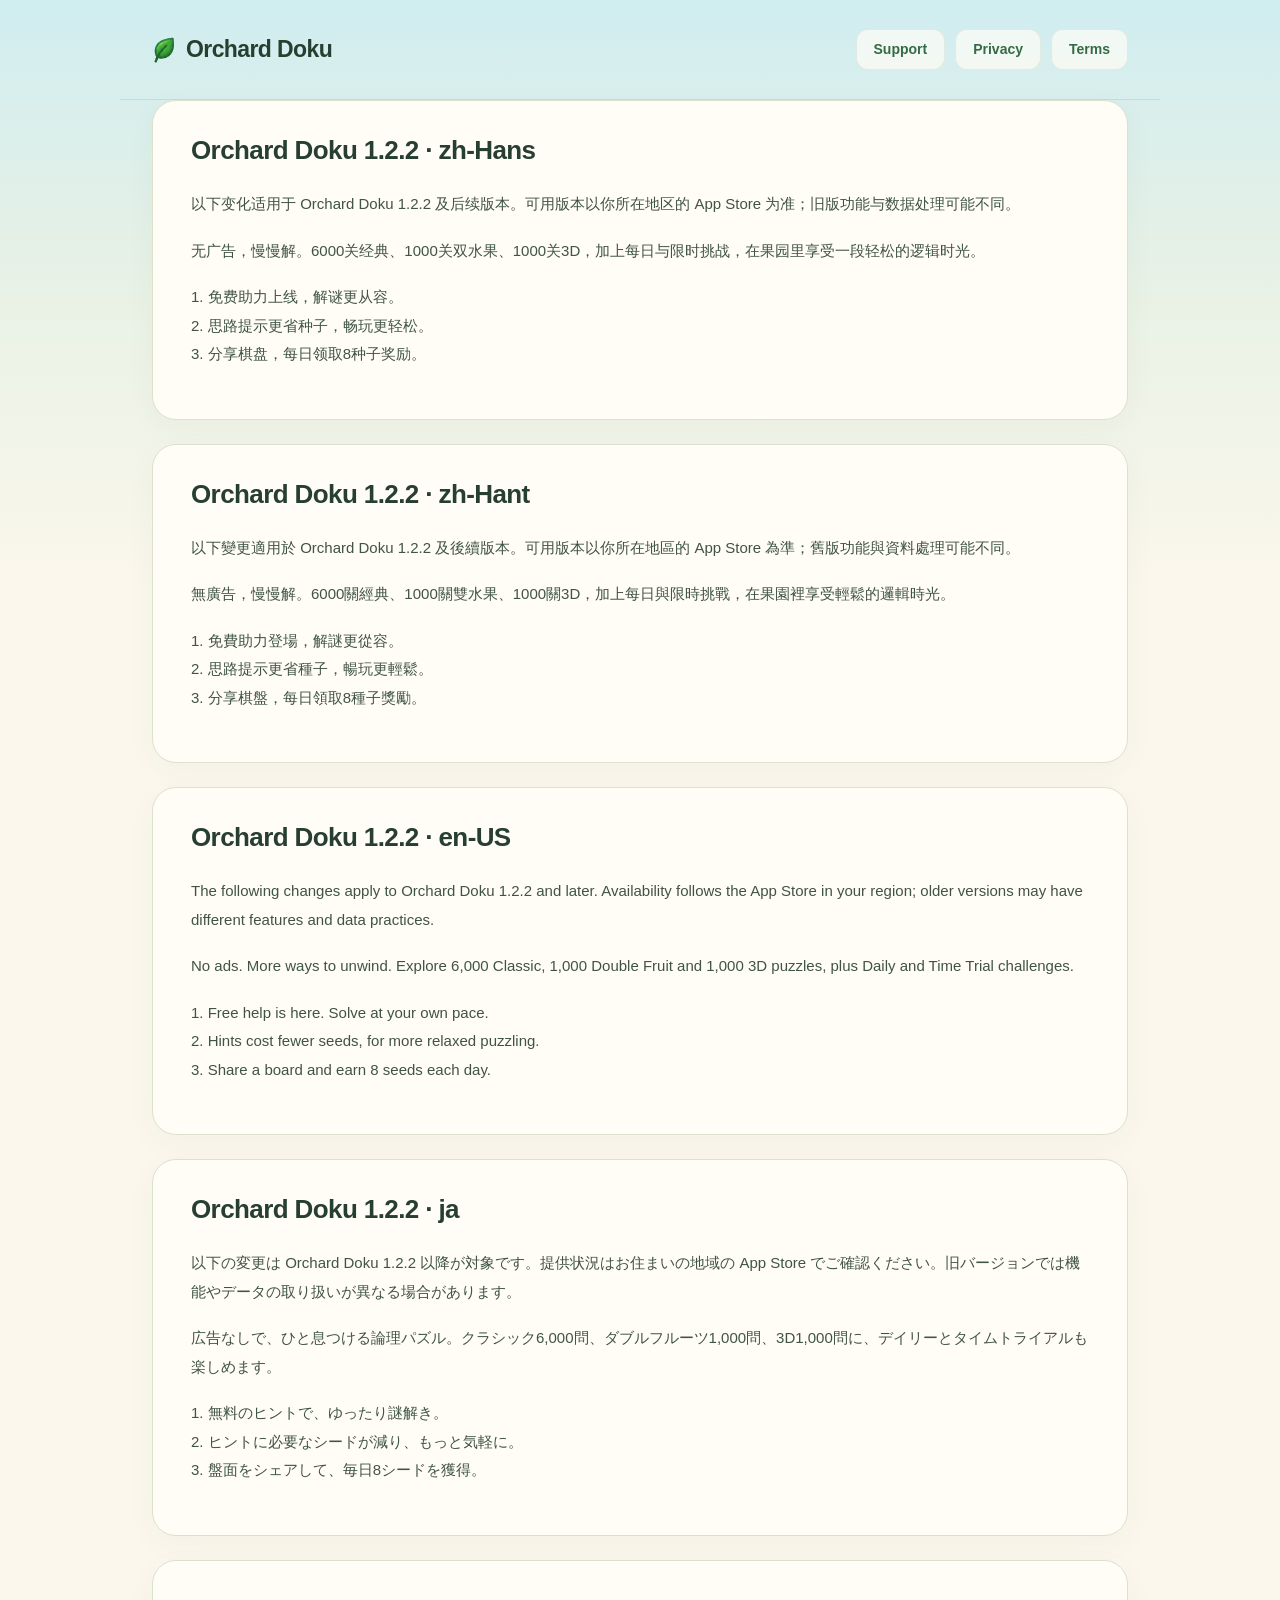
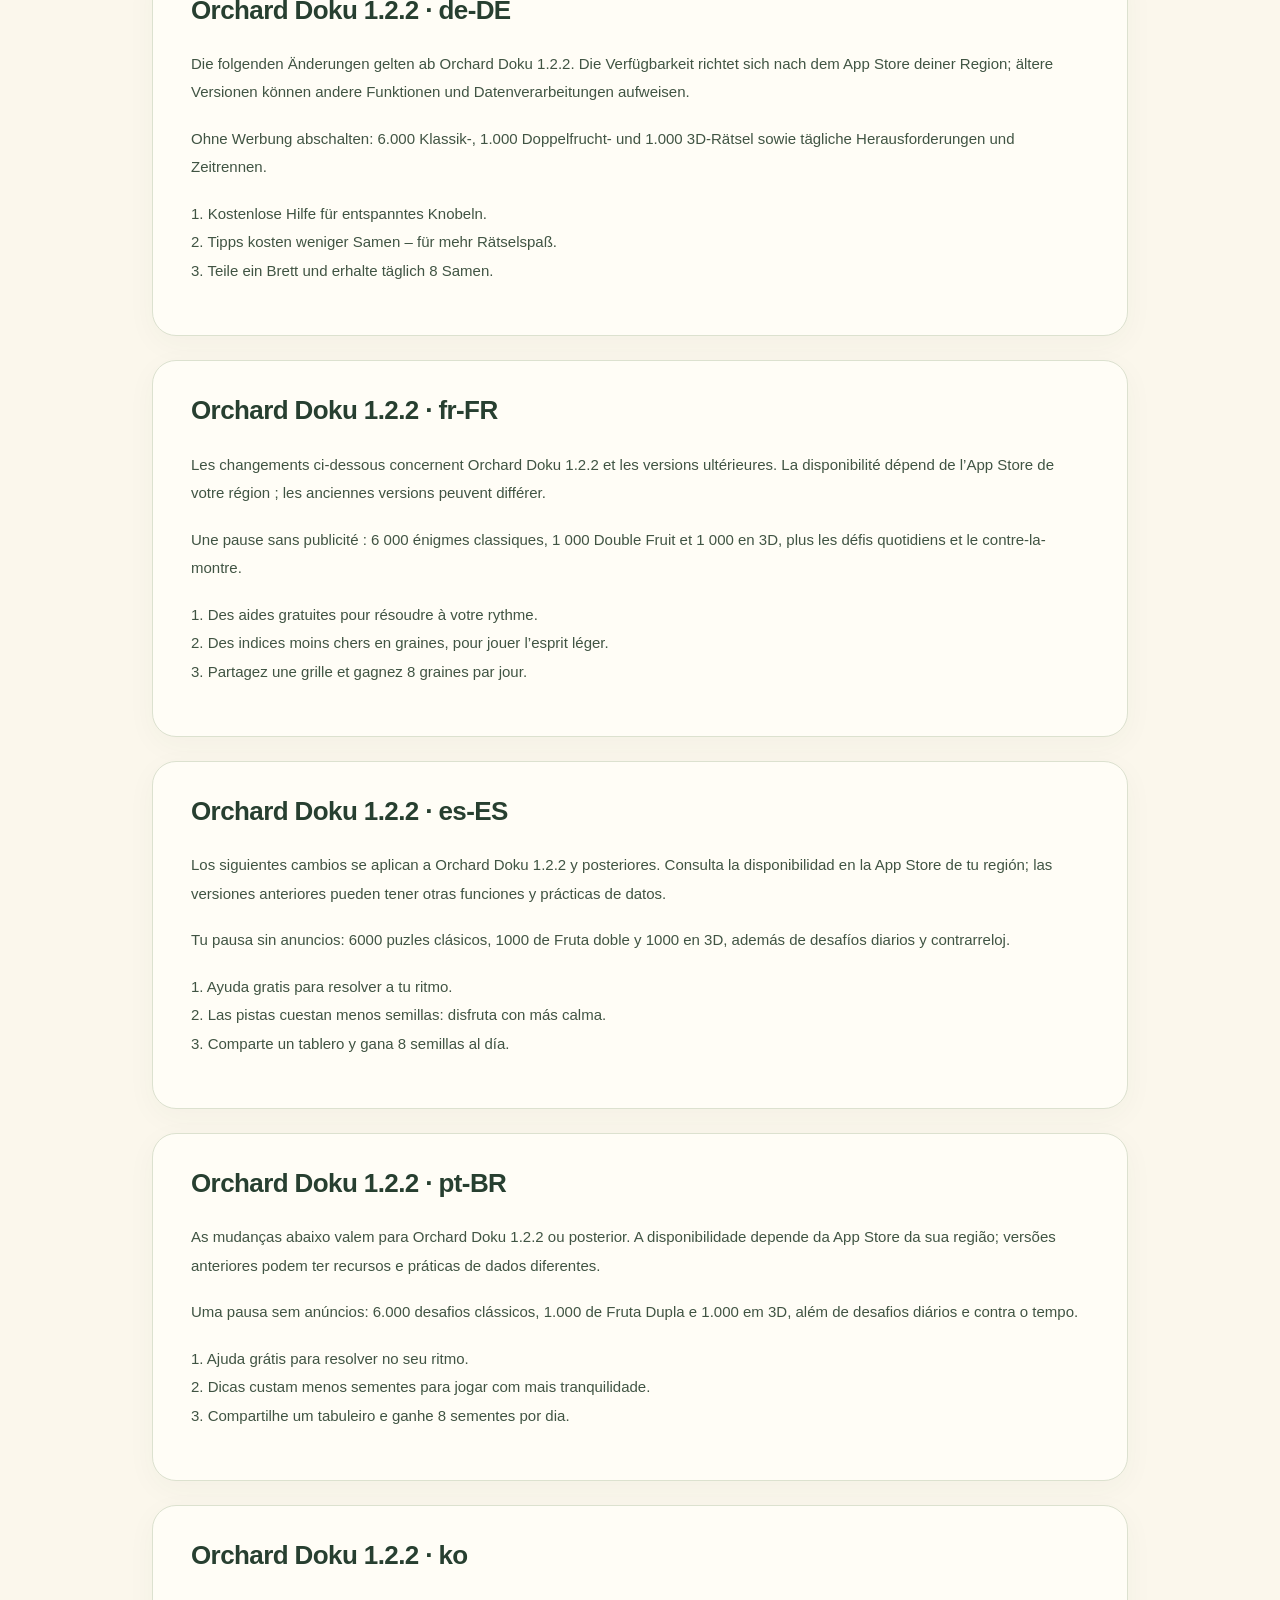
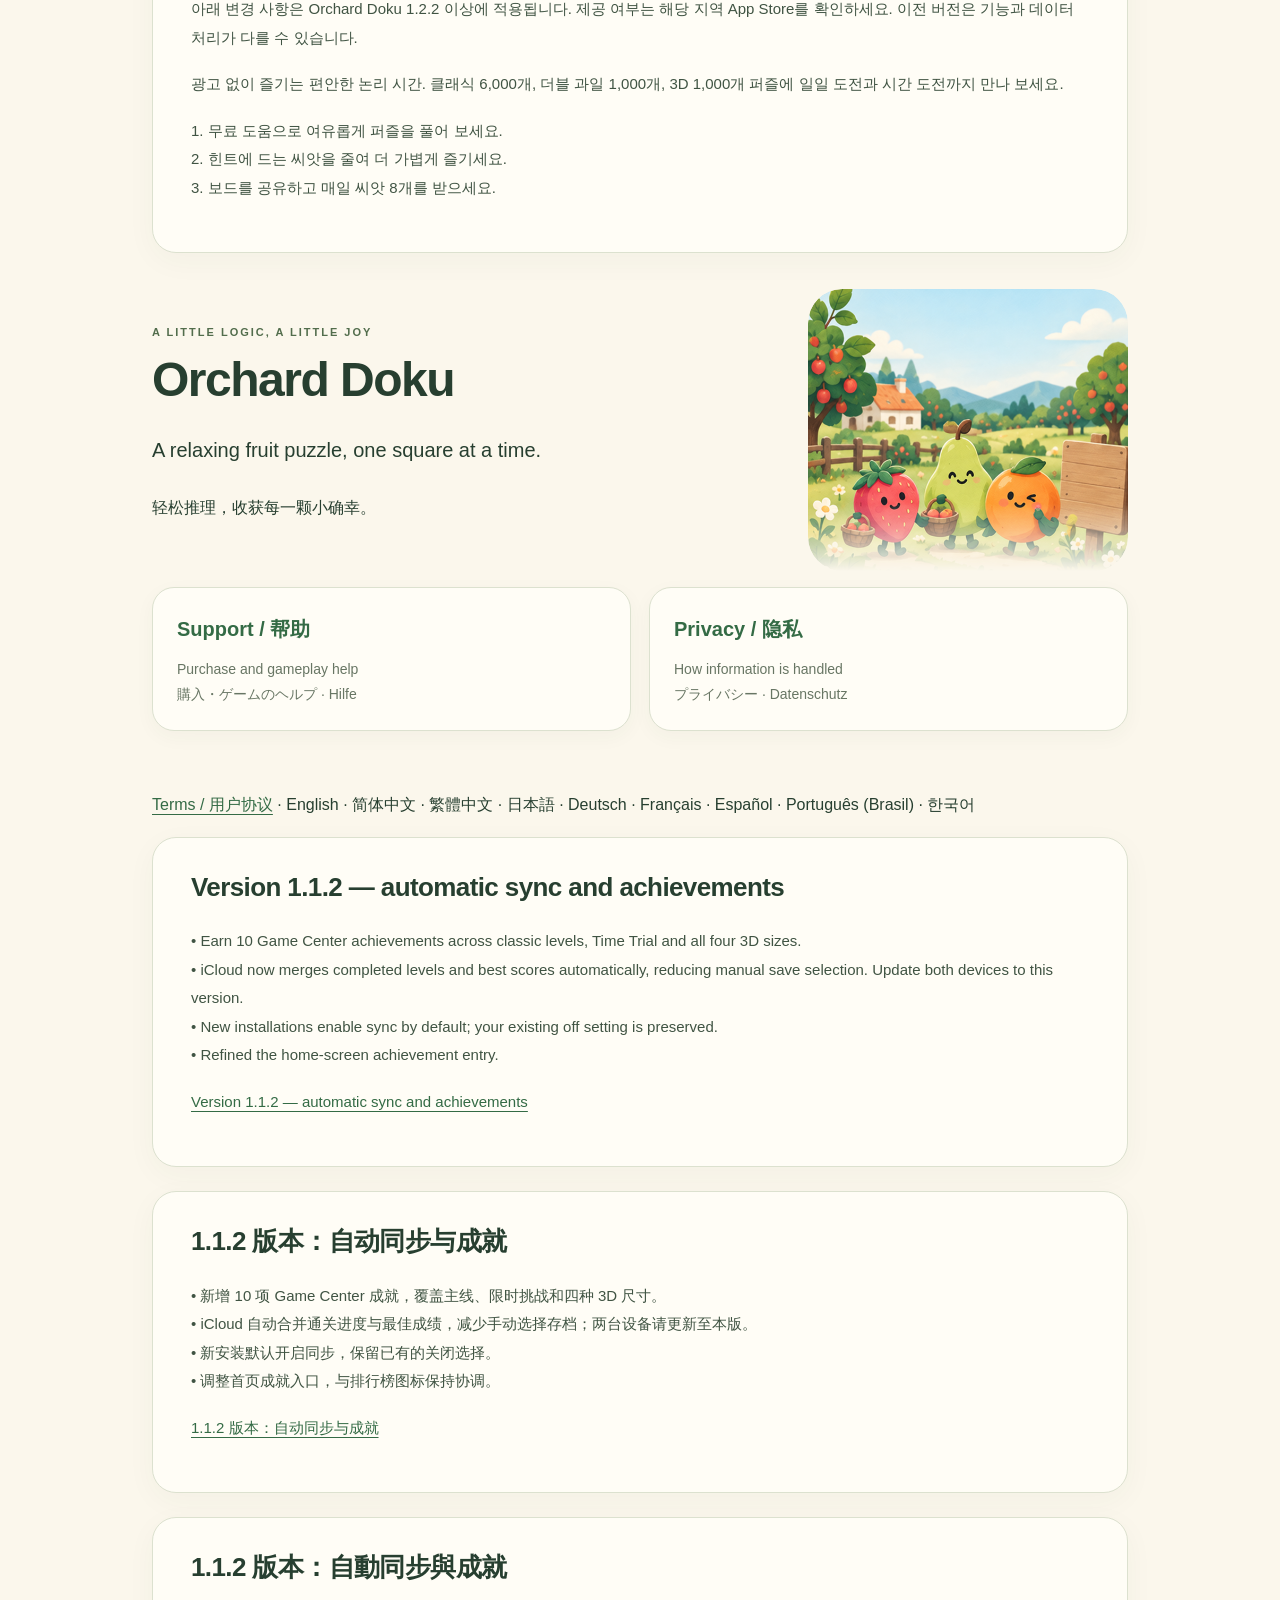
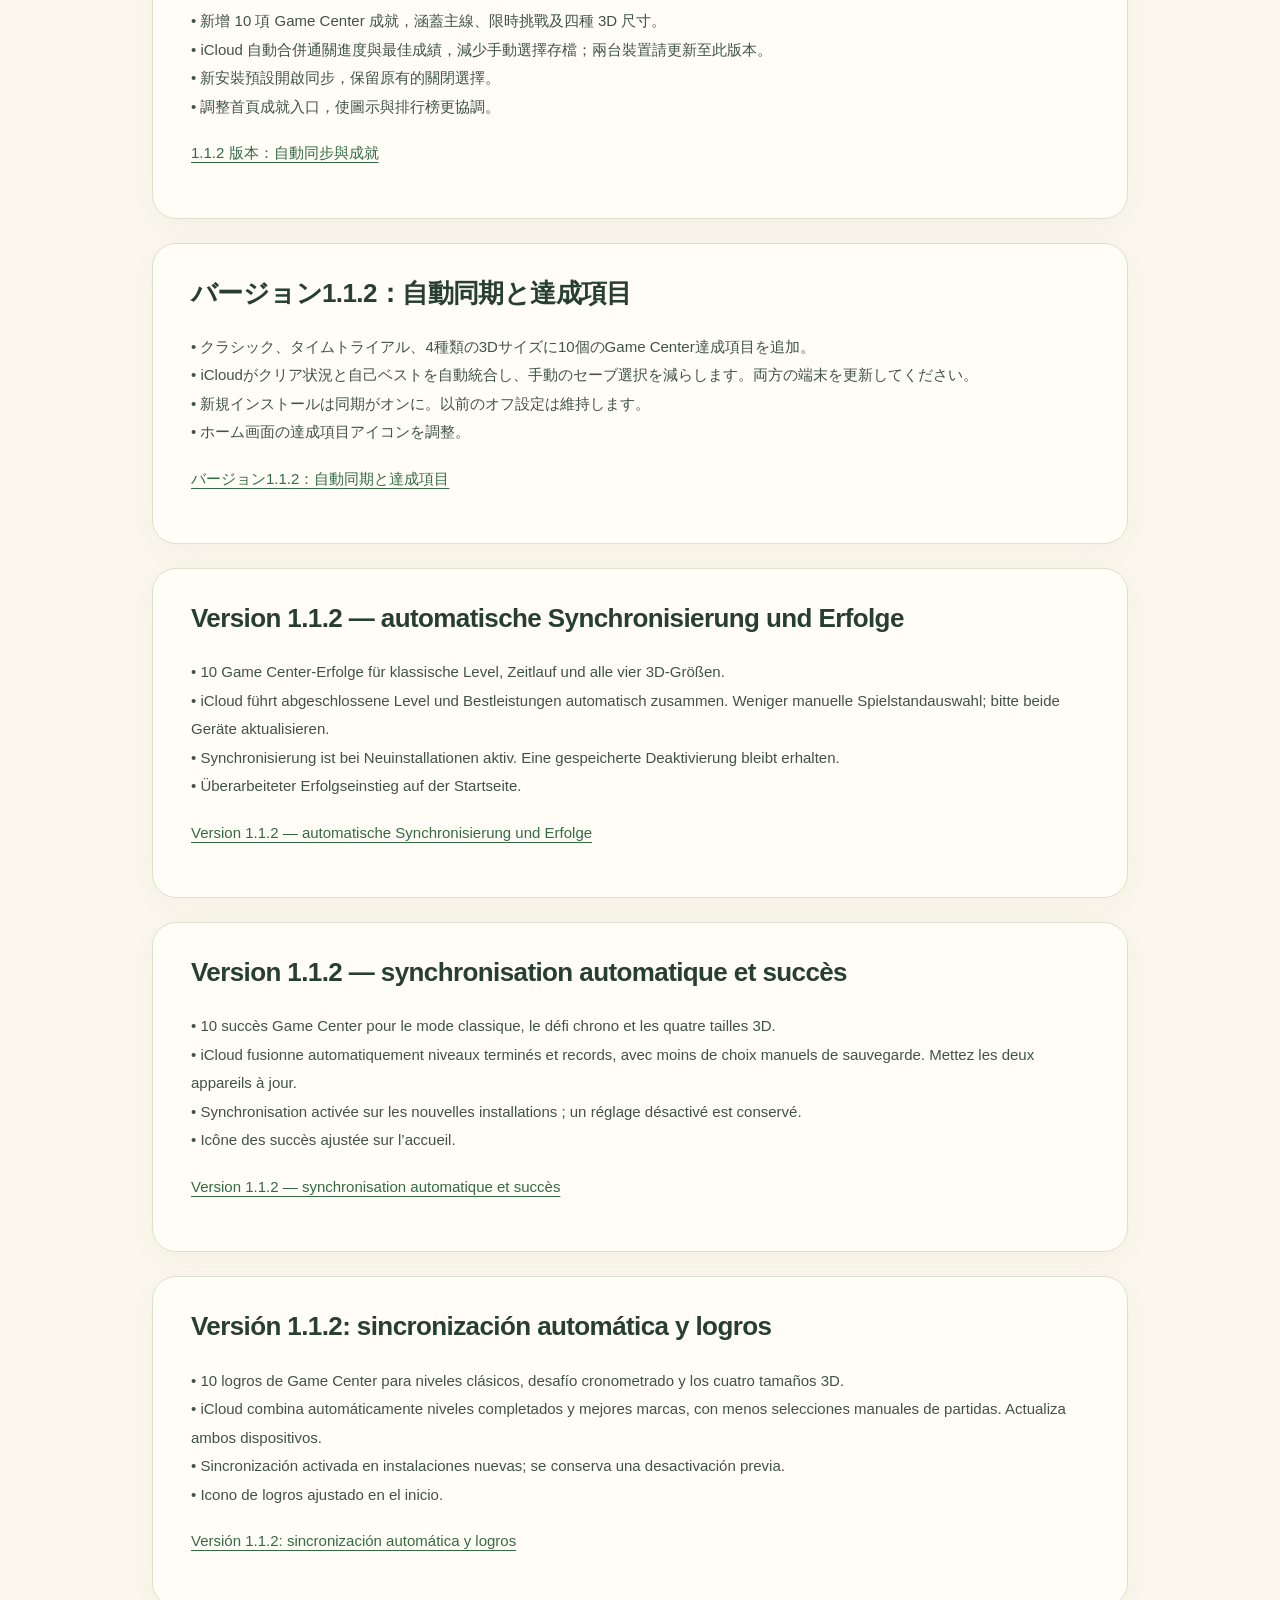
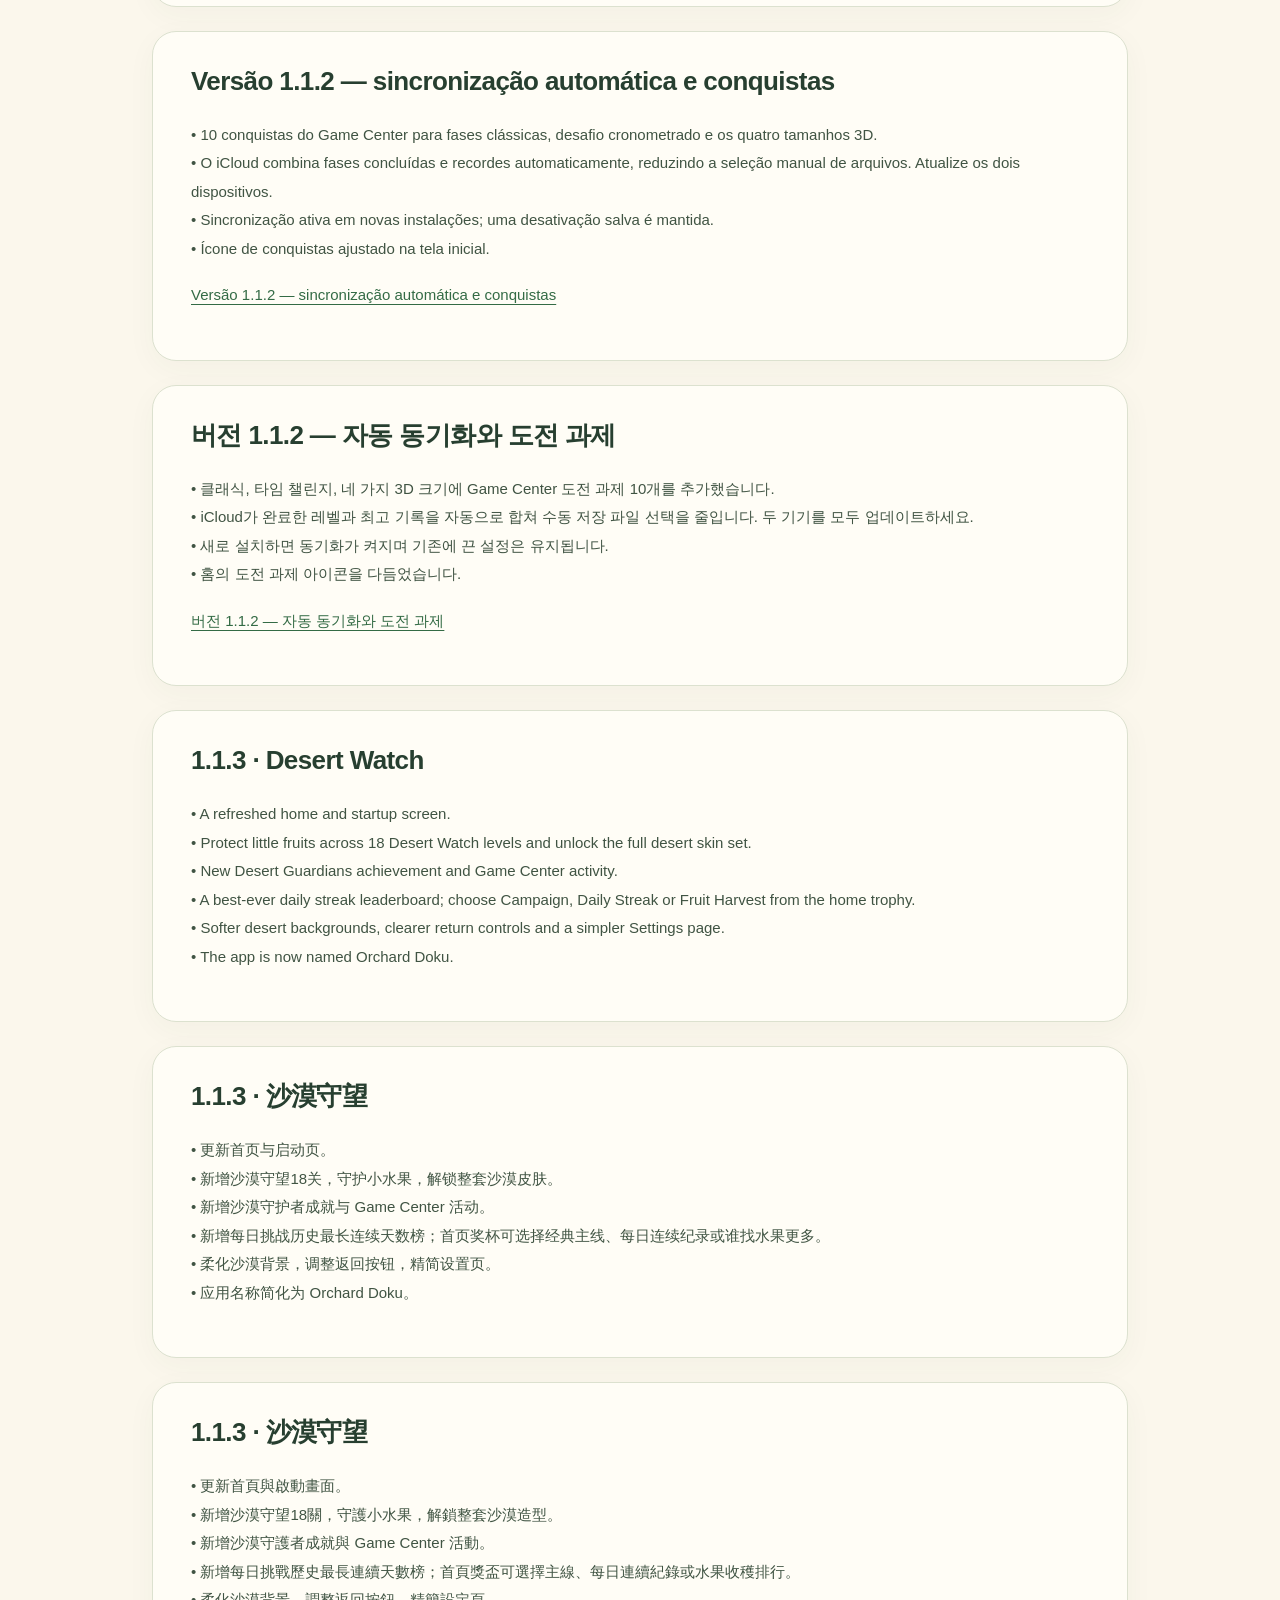
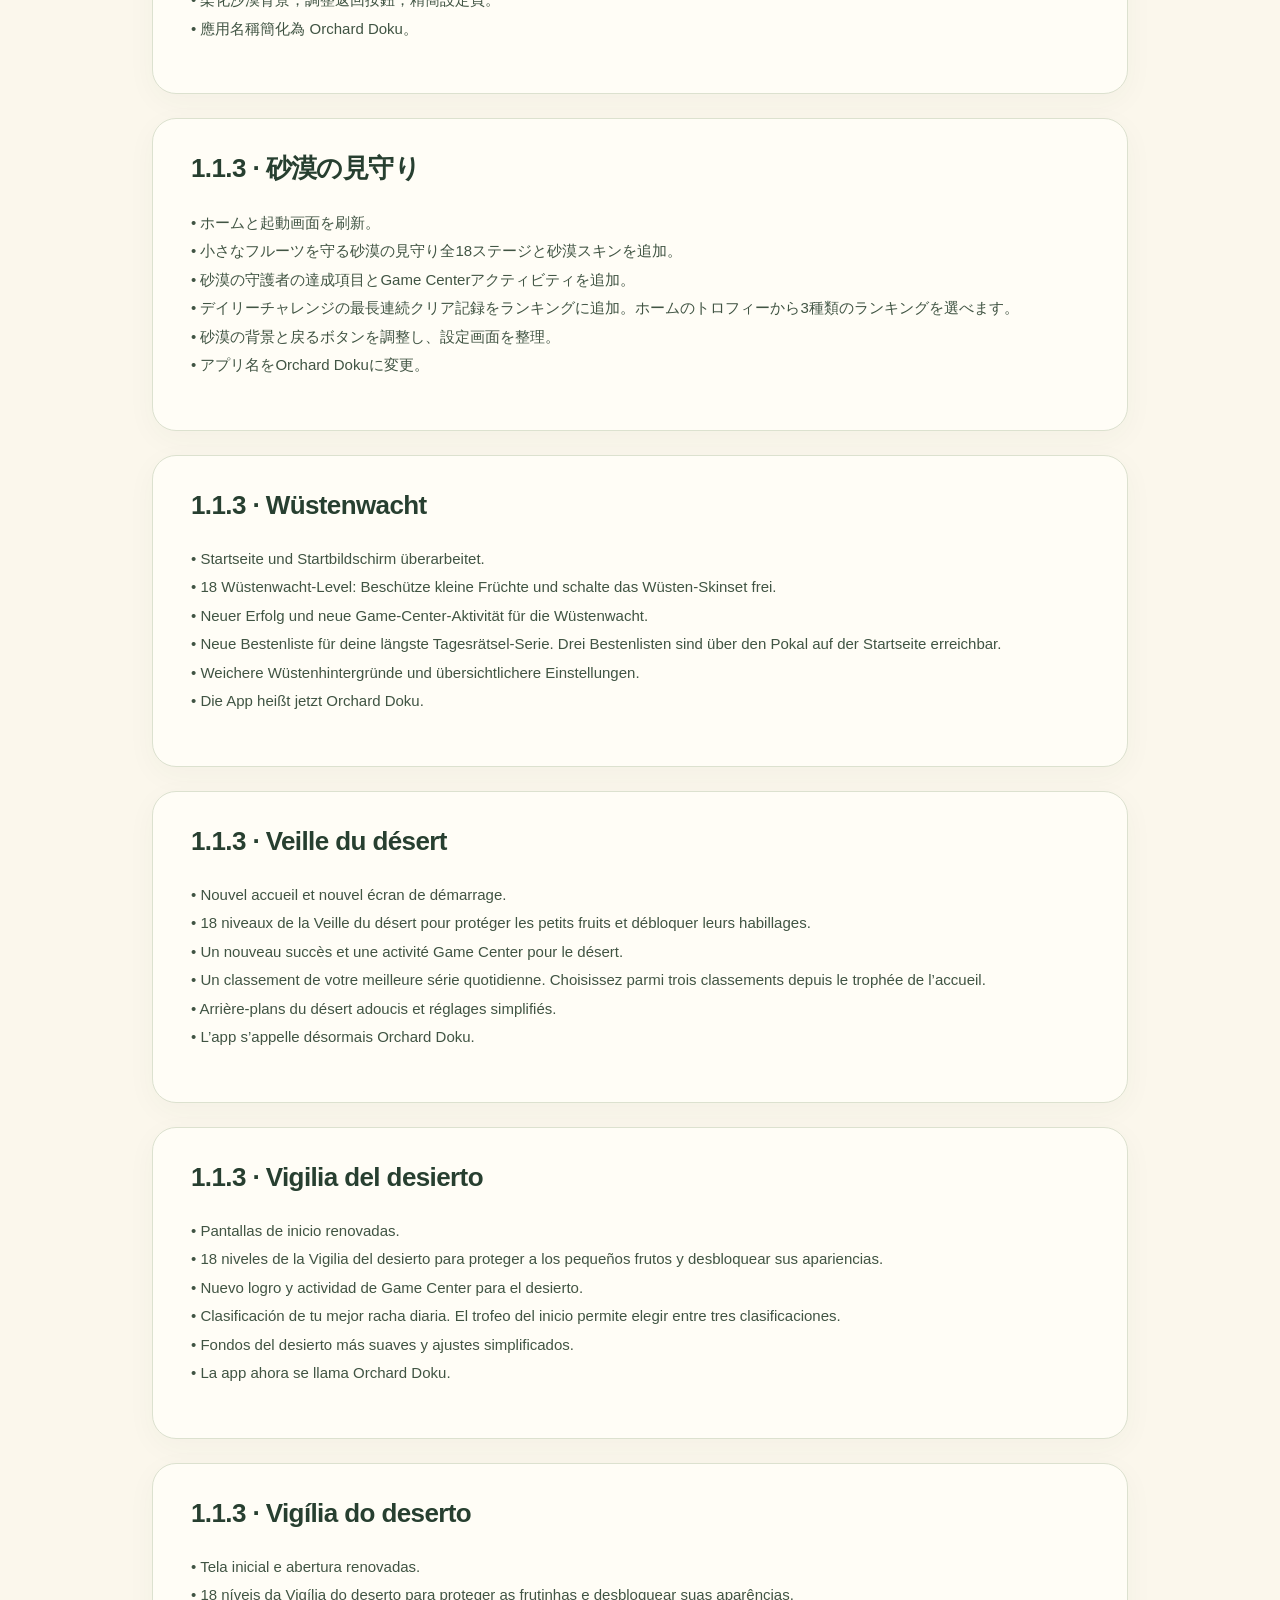
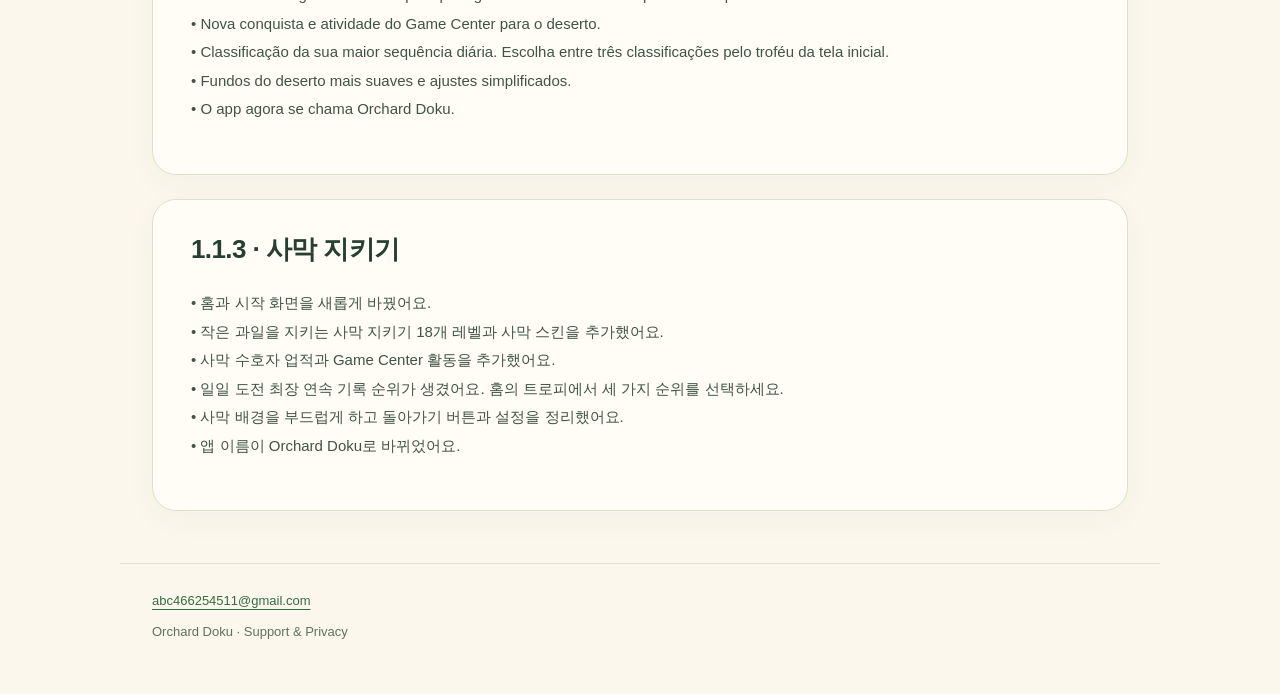
==== commit eee965c5: "Update Orchard Doku1.2.2 help, sharing and analytics privacy in nine languages" ====
--- a/index.html
+++ b/index.html
@@ -1,2 +1,2 @@
 <!doctype html>
-<html lang="en"><head><meta charset="utf-8"><meta name="viewport" content="width=device-width,initial-scale=1"><meta name="color-scheme" content="light"><meta name="description" content="Orchard Doku official support and privacy information."><title>Support & Privacy · Orchard Doku</title><link rel="stylesheet" href="style.css"></head><body><header><a class="brand" href="index.html">Orchard Doku</a><nav aria-label="Main navigation"><a href="support.html">Support</a><a href="privacy.html">Privacy</a><a href="terms.html">Terms</a></nav></header><main><section lang="zh-Hans"><h2>OrchardDoku 1.2.1 · zh-Hans</h2><p>本次说明适用于1.2.1及更新版本，是否可下载以App Store为准。旧版可能仍使用独立iCloud钱包。两台设备请更新至兼容版本，换机或删除App前确认存档与余额已同步。</p><p>6000关经典谜题、1000关3D挑战、1000关双水果与每日挑战，在果园里享受轻松的推理时光。</p><p>1. 经典模式新增1000关，更多谜题，更多推理乐趣。<br>2. 修复已知问题，优化细节与操作体验。</p></section><section lang="zh-Hant"><h2>OrchardDoku 1.2.1 · zh-Hant</h2><p>本次說明適用於1.2.1及更新版本，是否可下載以App Store為準。舊版可能仍使用獨立iCloud錢包。兩台裝置請更新至相容版本，換機或刪除App前確認存檔與餘額已同步。</p><p>6000關經典謎題、1000關3D挑戰、1000關雙水果與每日挑戰，在果園裡享受輕鬆的推理時光。</p><p>1. 經典模式新增1000關，更多謎題，更多推理樂趣。<br>2. 修復已知問題，優化細節與操作體驗。</p></section><section lang="en-US"><h2>OrchardDoku 1.2.1 · en-US</h2><p>This update describes version 1.2.1 and later; availability is shown in the App Store. Earlier versions may still use a separate iCloud wallet. Update both devices to compatible versions and confirm synchronization before changing devices or deleting the app.</p><p>Enjoy 6,000 classic levels, 1,000 3D puzzles, 1,000 Double Fruit puzzles and daily challenges. Take a relaxing logic break in the orchard.</p><p>1. Added 1,000 classic levels for more puzzles and more logic-solving fun.<br>2. Fixed known issues and refined details and controls.</p></section><section lang="ja"><h2>OrchardDoku 1.2.1 · ja</h2><p>この更新内容は1.2.1以降に適用されます。配信状況はApp Storeでご確認ください。旧版では独立したiCloudウォレットを使う場合があります。両端末を互換性のある版に更新し、機種変更やアプリ削除前に保存データと残高の同期を確認してください。</p><p>クラシック6,000ステージ、3Dとダブルフルーツ各1,000問、デイリーチャレンジ。果樹園でゆったり推理を楽しみましょう。</p><p>1. クラシックに1,000ステージを追加。さらに多くのパズルで推理を楽しめます。<br>2. 既知の不具合を修正し、細部と操作性を改善しました。</p></section><section lang="de-DE"><h2>OrchardDoku 1.2.1 · de-DE</h2><p>Diese Aktualisierung gilt ab Version 1.2.1. Die Verfügbarkeit steht im App Store. Ältere Versionen können weiterhin eine separate iCloud-Geldbörse verwenden. Aktualisiere beide Geräte auf kompatible Versionen und prüfe vor Gerätewechsel oder App-Löschung die Synchronisierung von Spielstand und Guthaben.</p><p>6.000 klassische Level, je 1.000 3D- und Doppelfrucht-Rätsel sowie tägliche Herausforderungen. Genieße eine entspannte Rätselpause im Obstgarten.</p><p>1. 1.000 neue klassische Level für noch mehr Rätselspaß.<br>2. Bekannte Fehler behoben und Details sowie Bedienung verbessert.</p></section><section lang="fr-FR"><h2>OrchardDoku 1.2.1 · fr-FR</h2><p>Cette mise à jour concerne la version 1.2.1 et les suivantes. Consultez l’App Store pour la disponibilité. Les anciennes versions peuvent encore utiliser un portefeuille iCloud séparé. Mettez les deux appareils à jour vers des versions compatibles et vérifiez la synchronisation de la sauvegarde et du solde avant tout changement ou suppression.</p><p>6 000 niveaux classiques, 1 000 énigmes 3D, 1 000 énigmes Double fruit et des défis quotidiens. Accordez-vous une pause logique au verger.</p><p>1. Ajout de 1 000 niveaux classiques pour encore plus de plaisir à résoudre des énigmes.<br>2. Correction de problèmes connus et amélioration des détails et des commandes.</p></section><section lang="es-ES"><h2>OrchardDoku 1.2.1 · es-ES</h2><p>Esta actualización se aplica a la versión 1.2.1 y posteriores. Consulta la disponibilidad en el App Store. Las versiones anteriores pueden seguir usando un monedero iCloud independiente. Actualiza ambos dispositivos a versiones compatibles y comprueba la sincronización de la partida y del saldo antes de cambiar de dispositivo o eliminar la app.</p><p>6000 niveles clásicos, 1000 puzles 3D, 1000 de Fruta doble y retos diarios. Disfruta de una pausa de lógica en el huerto.</p><p>1. Añadidos 1000 niveles clásicos para disfrutar de más puzles y retos de lógica.<br>2. Corregidos problemas conocidos y mejorados los detalles y los controles.</p></section><section lang="pt-BR"><h2>OrchardDoku 1.2.1 · pt-BR</h2><p>Esta atualização vale para a versão 1.2.1 e posteriores. Confira a disponibilidade na App Store. Versões anteriores ainda podem usar uma carteira iCloud separada. Atualize os dois aparelhos para versões compatíveis e confirme a sincronização do save e do saldo antes de trocar de aparelho ou apagar o app.</p><p>6.000 níveis clássicos, 1.000 desafios 3D, 1.000 de Fruta dupla e desafios diários. Aproveite uma pausa relaxante de lógica no pomar.</p><p>1. Mais 1.000 níveis clássicos para aproveitar novos desafios de lógica.<br>2. Correção de problemas conhecidos e melhorias nos detalhes e controles.</p></section><section lang="ko"><h2>OrchardDoku 1.2.1 · ko</h2><p>이 업데이트 안내는 1.2.1 이상에 적용됩니다. 제공 여부는 App Store에서 확인하세요. 이전 버전은 별도 iCloud 지갑을 사용할 수 있습니다. 두 기기를 호환되는 버전으로 업데이트하고 기기를 바꾸거나 앱을 삭제하기 전에 저장 데이터와 잔액 동기화를 확인하세요.</p><p>클래식 6,000레벨, 3D와 더블 과일 각 1,000개 퍼즐, 일일 도전까지. 과수원에서 편안한 추리 시간을 즐겨보세요.</p><p>1. 클래식 레벨 1,000개 추가! 더 많은 퍼즐과 추리의 즐거움을 만나보세요.<br>2. 알려진 문제를 수정하고 세부 요소와 조작성을 개선했습니다.</p></section><div class="page-intro"><p class="eyebrow">A LITTLE LOGIC, A LITTLE JOY</p><h1>Orchard Doku</h1><p class="lead">A relaxing fruit puzzle, one square at a time.</p><p>轻松推理，收获每一颗小确幸。</p></div><div class="cards"><a href="support.html"><strong>Support / 帮助</strong><span>Purchase and gameplay help<br>購入・ゲームのヘルプ · Hilfe</span></a><a href="privacy.html"><strong>Privacy / 隐私</strong><span>How information is handled<br>プライバシー · Datenschutz</span></a></div><p><a href="terms.html">Terms / 用户协议</a> · English · 简体中文 · 繁體中文 · 日本語 · Deutsch · Français · Español · Português (Brasil) · 한국어</p><section lang="en-US"><h2>Version 1.1.2 — automatic sync and achievements</h2><p>• Earn 10 Game Center achievements across classic levels, Time Trial and all four 3D sizes.<br>• iCloud now merges completed levels and best scores automatically, reducing manual save selection. Update both devices to this version.<br>• New installations enable sync by default; your existing off setting is preserved.<br>• Refined the home-screen achievement entry.</p><p><a href="support.html#english">Version 1.1.2 — automatic sync and achievements</a></p></section><section lang="zh-Hans"><h2>1.1.2 版本：自动同步与成就</h2><p>• 新增 10 项 Game Center 成就，覆盖主线、限时挑战和四种 3D 尺寸。<br>• iCloud 自动合并通关进度与最佳成绩，减少手动选择存档；两台设备请更新至本版。<br>• 新安装默认开启同步，保留已有的关闭选择。<br>• 调整首页成就入口，与排行榜图标保持协调。</p><p><a href="support.html#chinese">1.1.2 版本：自动同步与成就</a></p></section><section lang="zh-Hant"><h2>1.1.2 版本：自動同步與成就</h2><p>• 新增 10 項 Game Center 成就，涵蓋主線、限時挑戰及四種 3D 尺寸。<br>• iCloud 自動合併通關進度與最佳成績，減少手動選擇存檔；兩台裝置請更新至此版本。<br>• 新安裝預設開啟同步，保留原有的關閉選擇。<br>• 調整首頁成就入口，使圖示與排行榜更協調。</p><p><a href="support.html#traditional">1.1.2 版本：自動同步與成就</a></p></section><section lang="ja"><h2>バージョン1.1.2：自動同期と達成項目</h2><p>• クラシック、タイムトライアル、4種類の3Dサイズに10個のGame Center達成項目を追加。<br>• iCloudがクリア状況と自己ベストを自動統合し、手動のセーブ選択を減らします。両方の端末を更新してください。<br>• 新規インストールは同期がオンに。以前のオフ設定は維持します。<br>• ホーム画面の達成項目アイコンを調整。</p><p><a href="support.html#japanese">バージョン1.1.2：自動同期と達成項目</a></p></section><section lang="de-DE"><h2>Version 1.1.2 — automatische Synchronisierung und Erfolge</h2><p>• 10 Game Center-Erfolge für klassische Level, Zeitlauf und alle vier 3D-Größen.<br>• iCloud führt abgeschlossene Level und Bestleistungen automatisch zusammen. Weniger manuelle Spielstandauswahl; bitte beide Geräte aktualisieren.<br>• Synchronisierung ist bei Neuinstallationen aktiv. Eine gespeicherte Deaktivierung bleibt erhalten.<br>• Überarbeiteter Erfolgseinstieg auf der Startseite.</p><p><a href="support.html#german">Version 1.1.2 — automatische Synchronisierung und Erfolge</a></p></section><section lang="fr-FR"><h2>Version 1.1.2 — synchronisation automatique et succès</h2><p>• 10 succès Game Center pour le mode classique, le défi chrono et les quatre tailles 3D.<br>• iCloud fusionne automatiquement niveaux terminés et records, avec moins de choix manuels de sauvegarde. Mettez les deux appareils à jour.<br>• Synchronisation activée sur les nouvelles installations ; un réglage désactivé est conservé.<br>• Icône des succès ajustée sur l’accueil.</p><p><a href="support.html#french">Version 1.1.2 — synchronisation automatique et succès</a></p></section><section lang="es-ES"><h2>Versión 1.1.2: sincronización automática y logros</h2><p>• 10 logros de Game Center para niveles clásicos, desafío cronometrado y los cuatro tamaños 3D.<br>• iCloud combina automáticamente niveles completados y mejores marcas, con menos selecciones manuales de partidas. Actualiza ambos dispositivos.<br>• Sincronización activada en instalaciones nuevas; se conserva una desactivación previa.<br>• Icono de logros ajustado en el inicio.</p><p><a href="support.html#spanish">Versión 1.1.2: sincronización automática y logros</a></p></section><section lang="pt-BR"><h2>Versão 1.1.2 — sincronização automática e conquistas</h2><p>• 10 conquistas do Game Center para fases clássicas, desafio cronometrado e os quatro tamanhos 3D.<br>• O iCloud combina fases concluídas e recordes automaticamente, reduzindo a seleção manual de arquivos. Atualize os dois dispositivos.<br>• Sincronização ativa em novas instalações; uma desativação salva é mantida.<br>• Ícone de conquistas ajustado na tela inicial.</p><p><a href="support.html#portuguese">Versão 1.1.2 — sincronização automática e conquistas</a></p></section><section lang="ko"><h2>버전 1.1.2 — 자동 동기화와 도전 과제</h2><p>• 클래식, 타임 챌린지, 네 가지 3D 크기에 Game Center 도전 과제 10개를 추가했습니다.<br>• iCloud가 완료한 레벨과 최고 기록을 자동으로 합쳐 수동 저장 파일 선택을 줄입니다. 두 기기를 모두 업데이트하세요.<br>• 새로 설치하면 동기화가 켜지며 기존에 끈 설정은 유지됩니다.<br>• 홈의 도전 과제 아이콘을 다듬었습니다.</p><p><a href="support.html#korean">버전 1.1.2 — 자동 동기화와 도전 과제</a></p></section><section lang="en-US"><h2>1.1.3 · Desert Watch</h2><p>• A refreshed home and startup screen.<br>• Protect little fruits across 18 Desert Watch levels and unlock the full desert skin set.<br>• New Desert Guardians achievement and Game Center activity.<br>• A best-ever daily streak leaderboard; choose Campaign, Daily Streak or Fruit Harvest from the home trophy.<br>• Softer desert backgrounds, clearer return controls and a simpler Settings page.<br>• The app is now named Orchard Doku.</p></section><section lang="zh-Hans"><h2>1.1.3 · 沙漠守望</h2><p>• 更新首页与启动页。<br>• 新增沙漠守望18关，守护小水果，解锁整套沙漠皮肤。<br>• 新增沙漠守护者成就与 Game Center 活动。<br>• 新增每日挑战历史最长连续天数榜；首页奖杯可选择经典主线、每日连续纪录或谁找水果更多。<br>• 柔化沙漠背景，调整返回按钮，精简设置页。<br>• 应用名称简化为 Orchard Doku。</p></section><section lang="zh-Hant"><h2>1.1.3 · 沙漠守望</h2><p>• 更新首頁與啟動畫面。<br>• 新增沙漠守望18關，守護小水果，解鎖整套沙漠造型。<br>• 新增沙漠守護者成就與 Game Center 活動。<br>• 新增每日挑戰歷史最長連續天數榜；首頁獎盃可選擇主線、每日連續紀錄或水果收穫排行。<br>• 柔化沙漠背景，調整返回按鈕，精簡設定頁。<br>• 應用名稱簡化為 Orchard Doku。</p></section><section lang="ja"><h2>1.1.3 · 砂漠の見守り</h2><p>• ホームと起動画面を刷新。<br>• 小さなフルーツを守る砂漠の見守り全18ステージと砂漠スキンを追加。<br>• 砂漠の守護者の達成項目とGame Centerアクティビティを追加。<br>• デイリーチャレンジの最長連続クリア記録をランキングに追加。ホームのトロフィーから3種類のランキングを選べます。<br>• 砂漠の背景と戻るボタンを調整し、設定画面を整理。<br>• アプリ名をOrchard Dokuに変更。</p></section><section lang="de-DE"><h2>1.1.3 · Wüstenwacht</h2><p>• Startseite und Startbildschirm überarbeitet.<br>• 18 Wüstenwacht-Level: Beschütze kleine Früchte und schalte das Wüsten-Skinset frei.<br>• Neuer Erfolg und neue Game-Center-Aktivität für die Wüstenwacht.<br>• Neue Bestenliste für deine längste Tagesrätsel-Serie. Drei Bestenlisten sind über den Pokal auf der Startseite erreichbar.<br>• Weichere Wüstenhintergründe und übersichtlichere Einstellungen.<br>• Die App heißt jetzt Orchard Doku.</p></section><section lang="fr-FR"><h2>1.1.3 · Veille du désert</h2><p>• Nouvel accueil et nouvel écran de démarrage.<br>• 18 niveaux de la Veille du désert pour protéger les petits fruits et débloquer leurs habillages.<br>• Un nouveau succès et une activité Game Center pour le désert.<br>• Un classement de votre meilleure série quotidienne. Choisissez parmi trois classements depuis le trophée de l’accueil.<br>• Arrière-plans du désert adoucis et réglages simplifiés.<br>• L’app s’appelle désormais Orchard Doku.</p></section><section lang="es-ES"><h2>1.1.3 · Vigilia del desierto</h2><p>• Pantallas de inicio renovadas.<br>• 18 niveles de la Vigilia del desierto para proteger a los pequeños frutos y desbloquear sus apariencias.<br>• Nuevo logro y actividad de Game Center para el desierto.<br>• Clasificación de tu mejor racha diaria. El trofeo del inicio permite elegir entre tres clasificaciones.<br>• Fondos del desierto más suaves y ajustes simplificados.<br>• La app ahora se llama Orchard Doku.</p></section><section lang="pt-BR"><h2>1.1.3 · Vigília do deserto</h2><p>• Tela inicial e abertura renovadas.<br>• 18 níveis da Vigília do deserto para proteger as frutinhas e desbloquear suas aparências.<br>• Nova conquista e atividade do Game Center para o deserto.<br>• Classificação da sua maior sequência diária. Escolha entre três classificações pelo troféu da tela inicial.<br>• Fundos do deserto mais suaves e ajustes simplificados.<br>• O app agora se chama Orchard Doku.</p></section><section lang="ko"><h2>1.1.3 · 사막 지키기</h2><p>• 홈과 시작 화면을 새롭게 바꿨어요.<br>• 작은 과일을 지키는 사막 지키기 18개 레벨과 사막 스킨을 추가했어요.<br>• 사막 수호자 업적과 Game Center 활동을 추가했어요.<br>• 일일 도전 최장 연속 기록 순위가 생겼어요. 홈의 트로피에서 세 가지 순위를 선택하세요.<br>• 사막 배경을 부드럽게 하고 돌아가기 버튼과 설정을 정리했어요.<br>• 앱 이름이 Orchard Doku로 바뀌었어요.</p></section></main><footer><a href="mailto:abc466254511@gmail.com">abc466254511@gmail.com</a><p>Orchard Doku · Support &amp; Privacy</p></footer></body></html>
+<html lang="en"><head><meta charset="utf-8"><meta name="viewport" content="width=device-width,initial-scale=1"><meta name="color-scheme" content="light"><meta name="description" content="Orchard Doku official support and privacy information."><title>Support & Privacy · Orchard Doku</title><link rel="stylesheet" href="style.css"></head><body><header><a class="brand" href="index.html">Orchard Doku</a><nav aria-label="Main navigation"><a href="support.html">Support</a><a href="privacy.html">Privacy</a><a href="terms.html">Terms</a></nav></header><main><section lang="zh-Hans"><h2>Orchard Doku 1.2.2 · zh-Hans</h2><p>以下变化适用于 Orchard Doku 1.2.2 及后续版本。可用版本以你所在地区的 App Store 为准；旧版功能与数据处理可能不同。</p><p>无广告，慢慢解。6000关经典、1000关双水果、1000关3D，加上每日与限时挑战，在果园里享受一段轻松的逻辑时光。</p><p>1. 免费助力上线，解谜更从容。<br>2. 思路提示更省种子，畅玩更轻松。<br>3. 分享棋盘，每日领取8种子奖励。</p></section><section lang="zh-Hant"><h2>Orchard Doku 1.2.2 · zh-Hant</h2><p>以下變更適用於 Orchard Doku 1.2.2 及後續版本。可用版本以你所在地區的 App Store 為準；舊版功能與資料處理可能不同。</p><p>無廣告，慢慢解。6000關經典、1000關雙水果、1000關3D，加上每日與限時挑戰，在果園裡享受輕鬆的邏輯時光。</p><p>1. 免費助力登場，解謎更從容。<br>2. 思路提示更省種子，暢玩更輕鬆。<br>3. 分享棋盤，每日領取8種子獎勵。</p></section><section lang="en-US"><h2>Orchard Doku 1.2.2 · en-US</h2><p>The following changes apply to Orchard Doku 1.2.2 and later. Availability follows the App Store in your region; older versions may have different features and data practices.</p><p>No ads. More ways to unwind. Explore 6,000 Classic, 1,000 Double Fruit and 1,000 3D puzzles, plus Daily and Time Trial challenges.</p><p>1. Free help is here. Solve at your own pace.<br>2. Hints cost fewer seeds, for more relaxed puzzling.<br>3. Share a board and earn 8 seeds each day.</p></section><section lang="ja"><h2>Orchard Doku 1.2.2 · ja</h2><p>以下の変更は Orchard Doku 1.2.2 以降が対象です。提供状況はお住まいの地域の App Store でご確認ください。旧バージョンでは機能やデータの取り扱いが異なる場合があります。</p><p>広告なしで、ひと息つける論理パズル。クラシック6,000問、ダブルフルーツ1,000問、3D1,000問に、デイリーとタイムトライアルも楽しめます。</p><p>1. 無料のヒントで、ゆったり謎解き。<br>2. ヒントに必要なシードが減り、もっと気軽に。<br>3. 盤面をシェアして、毎日8シードを獲得。</p></section><section lang="de-DE"><h2>Orchard Doku 1.2.2 · de-DE</h2><p>Die folgenden Änderungen gelten ab Orchard Doku 1.2.2. Die Verfügbarkeit richtet sich nach dem App Store deiner Region; ältere Versionen können andere Funktionen und Datenverarbeitungen aufweisen.</p><p>Ohne Werbung abschalten: 6.000 Klassik-, 1.000 Doppelfrucht- und 1.000 3D-Rätsel sowie tägliche Herausforderungen und Zeitrennen.</p><p>1. Kostenlose Hilfe für entspanntes Knobeln.<br>2. Tipps kosten weniger Samen – für mehr Rätselspaß.<br>3. Teile ein Brett und erhalte täglich 8 Samen.</p></section><section lang="fr-FR"><h2>Orchard Doku 1.2.2 · fr-FR</h2><p>Les changements ci-dessous concernent Orchard Doku 1.2.2 et les versions ultérieures. La disponibilité dépend de l’App Store de votre région ; les anciennes versions peuvent différer.</p><p>Une pause sans publicité : 6 000 énigmes classiques, 1 000 Double Fruit et 1 000 en 3D, plus les défis quotidiens et le contre-la-montre.</p><p>1. Des aides gratuites pour résoudre à votre rythme.<br>2. Des indices moins chers en graines, pour jouer l’esprit léger.<br>3. Partagez une grille et gagnez 8 graines par jour.</p></section><section lang="es-ES"><h2>Orchard Doku 1.2.2 · es-ES</h2><p>Los siguientes cambios se aplican a Orchard Doku 1.2.2 y posteriores. Consulta la disponibilidad en la App Store de tu región; las versiones anteriores pueden tener otras funciones y prácticas de datos.</p><p>Tu pausa sin anuncios: 6000 puzles clásicos, 1000 de Fruta doble y 1000 en 3D, además de desafíos diarios y contrarreloj.</p><p>1. Ayuda gratis para resolver a tu ritmo.<br>2. Las pistas cuestan menos semillas: disfruta con más calma.<br>3. Comparte un tablero y gana 8 semillas al día.</p></section><section lang="pt-BR"><h2>Orchard Doku 1.2.2 · pt-BR</h2><p>As mudanças abaixo valem para Orchard Doku 1.2.2 ou posterior. A disponibilidade depende da App Store da sua região; versões anteriores podem ter recursos e práticas de dados diferentes.</p><p>Uma pausa sem anúncios: 6.000 desafios clássicos, 1.000 de Fruta Dupla e 1.000 em 3D, além de desafios diários e contra o tempo.</p><p>1. Ajuda grátis para resolver no seu ritmo.<br>2. Dicas custam menos sementes para jogar com mais tranquilidade.<br>3. Compartilhe um tabuleiro e ganhe 8 sementes por dia.</p></section><section lang="ko"><h2>Orchard Doku 1.2.2 · ko</h2><p>아래 변경 사항은 Orchard Doku 1.2.2 이상에 적용됩니다. 제공 여부는 해당 지역 App Store를 확인하세요. 이전 버전은 기능과 데이터 처리가 다를 수 있습니다.</p><p>광고 없이 즐기는 편안한 논리 시간. 클래식 6,000개, 더블 과일 1,000개, 3D 1,000개 퍼즐에 일일 도전과 시간 도전까지 만나 보세요.</p><p>1. 무료 도움으로 여유롭게 퍼즐을 풀어 보세요.<br>2. 힌트에 드는 씨앗을 줄여 더 가볍게 즐기세요.<br>3. 보드를 공유하고 매일 씨앗 8개를 받으세요.</p></section><div class="page-intro"><p class="eyebrow">A LITTLE LOGIC, A LITTLE JOY</p><h1>Orchard Doku</h1><p class="lead">A relaxing fruit puzzle, one square at a time.</p><p>轻松推理，收获每一颗小确幸。</p></div><div class="cards"><a href="support.html"><strong>Support / 帮助</strong><span>Purchase and gameplay help<br>購入・ゲームのヘルプ · Hilfe</span></a><a href="privacy.html"><strong>Privacy / 隐私</strong><span>How information is handled<br>プライバシー · Datenschutz</span></a></div><p><a href="terms.html">Terms / 用户协议</a> · English · 简体中文 · 繁體中文 · 日本語 · Deutsch · Français · Español · Português (Brasil) · 한국어</p><section lang="en-US"><h2>Version 1.1.2 — automatic sync and achievements</h2><p>• Earn 10 Game Center achievements across classic levels, Time Trial and all four 3D sizes.<br>• iCloud now merges completed levels and best scores automatically, reducing manual save selection. Update both devices to this version.<br>• New installations enable sync by default; your existing off setting is preserved.<br>• Refined the home-screen achievement entry.</p><p><a href="support.html#english">Version 1.1.2 — automatic sync and achievements</a></p></section><section lang="zh-Hans"><h2>1.1.2 版本：自动同步与成就</h2><p>• 新增 10 项 Game Center 成就，覆盖主线、限时挑战和四种 3D 尺寸。<br>• iCloud 自动合并通关进度与最佳成绩，减少手动选择存档；两台设备请更新至本版。<br>• 新安装默认开启同步，保留已有的关闭选择。<br>• 调整首页成就入口，与排行榜图标保持协调。</p><p><a href="support.html#chinese">1.1.2 版本：自动同步与成就</a></p></section><section lang="zh-Hant"><h2>1.1.2 版本：自動同步與成就</h2><p>• 新增 10 項 Game Center 成就，涵蓋主線、限時挑戰及四種 3D 尺寸。<br>• iCloud 自動合併通關進度與最佳成績，減少手動選擇存檔；兩台裝置請更新至此版本。<br>• 新安裝預設開啟同步，保留原有的關閉選擇。<br>• 調整首頁成就入口，使圖示與排行榜更協調。</p><p><a href="support.html#traditional">1.1.2 版本：自動同步與成就</a></p></section><section lang="ja"><h2>バージョン1.1.2：自動同期と達成項目</h2><p>• クラシック、タイムトライアル、4種類の3Dサイズに10個のGame Center達成項目を追加。<br>• iCloudがクリア状況と自己ベストを自動統合し、手動のセーブ選択を減らします。両方の端末を更新してください。<br>• 新規インストールは同期がオンに。以前のオフ設定は維持します。<br>• ホーム画面の達成項目アイコンを調整。</p><p><a href="support.html#japanese">バージョン1.1.2：自動同期と達成項目</a></p></section><section lang="de-DE"><h2>Version 1.1.2 — automatische Synchronisierung und Erfolge</h2><p>• 10 Game Center-Erfolge für klassische Level, Zeitlauf und alle vier 3D-Größen.<br>• iCloud führt abgeschlossene Level und Bestleistungen automatisch zusammen. Weniger manuelle Spielstandauswahl; bitte beide Geräte aktualisieren.<br>• Synchronisierung ist bei Neuinstallationen aktiv. Eine gespeicherte Deaktivierung bleibt erhalten.<br>• Überarbeiteter Erfolgseinstieg auf der Startseite.</p><p><a href="support.html#german">Version 1.1.2 — automatische Synchronisierung und Erfolge</a></p></section><section lang="fr-FR"><h2>Version 1.1.2 — synchronisation automatique et succès</h2><p>• 10 succès Game Center pour le mode classique, le défi chrono et les quatre tailles 3D.<br>• iCloud fusionne automatiquement niveaux terminés et records, avec moins de choix manuels de sauvegarde. Mettez les deux appareils à jour.<br>• Synchronisation activée sur les nouvelles installations ; un réglage désactivé est conservé.<br>• Icône des succès ajustée sur l’accueil.</p><p><a href="support.html#french">Version 1.1.2 — synchronisation automatique et succès</a></p></section><section lang="es-ES"><h2>Versión 1.1.2: sincronización automática y logros</h2><p>• 10 logros de Game Center para niveles clásicos, desafío cronometrado y los cuatro tamaños 3D.<br>• iCloud combina automáticamente niveles completados y mejores marcas, con menos selecciones manuales de partidas. Actualiza ambos dispositivos.<br>• Sincronización activada en instalaciones nuevas; se conserva una desactivación previa.<br>• Icono de logros ajustado en el inicio.</p><p><a href="support.html#spanish">Versión 1.1.2: sincronización automática y logros</a></p></section><section lang="pt-BR"><h2>Versão 1.1.2 — sincronização automática e conquistas</h2><p>• 10 conquistas do Game Center para fases clássicas, desafio cronometrado e os quatro tamanhos 3D.<br>• O iCloud combina fases concluídas e recordes automaticamente, reduzindo a seleção manual de arquivos. Atualize os dois dispositivos.<br>• Sincronização ativa em novas instalações; uma desativação salva é mantida.<br>• Ícone de conquistas ajustado na tela inicial.</p><p><a href="support.html#portuguese">Versão 1.1.2 — sincronização automática e conquistas</a></p></section><section lang="ko"><h2>버전 1.1.2 — 자동 동기화와 도전 과제</h2><p>• 클래식, 타임 챌린지, 네 가지 3D 크기에 Game Center 도전 과제 10개를 추가했습니다.<br>• iCloud가 완료한 레벨과 최고 기록을 자동으로 합쳐 수동 저장 파일 선택을 줄입니다. 두 기기를 모두 업데이트하세요.<br>• 새로 설치하면 동기화가 켜지며 기존에 끈 설정은 유지됩니다.<br>• 홈의 도전 과제 아이콘을 다듬었습니다.</p><p><a href="support.html#korean">버전 1.1.2 — 자동 동기화와 도전 과제</a></p></section><section lang="en-US"><h2>1.1.3 · Desert Watch</h2><p>• A refreshed home and startup screen.<br>• Protect little fruits across 18 Desert Watch levels and unlock the full desert skin set.<br>• New Desert Guardians achievement and Game Center activity.<br>• A best-ever daily streak leaderboard; choose Campaign, Daily Streak or Fruit Harvest from the home trophy.<br>• Softer desert backgrounds, clearer return controls and a simpler Settings page.<br>• The app is now named Orchard Doku.</p></section><section lang="zh-Hans"><h2>1.1.3 · 沙漠守望</h2><p>• 更新首页与启动页。<br>• 新增沙漠守望18关，守护小水果，解锁整套沙漠皮肤。<br>• 新增沙漠守护者成就与 Game Center 活动。<br>• 新增每日挑战历史最长连续天数榜；首页奖杯可选择经典主线、每日连续纪录或谁找水果更多。<br>• 柔化沙漠背景，调整返回按钮，精简设置页。<br>• 应用名称简化为 Orchard Doku。</p></section><section lang="zh-Hant"><h2>1.1.3 · 沙漠守望</h2><p>• 更新首頁與啟動畫面。<br>• 新增沙漠守望18關，守護小水果，解鎖整套沙漠造型。<br>• 新增沙漠守護者成就與 Game Center 活動。<br>• 新增每日挑戰歷史最長連續天數榜；首頁獎盃可選擇主線、每日連續紀錄或水果收穫排行。<br>• 柔化沙漠背景，調整返回按鈕，精簡設定頁。<br>• 應用名稱簡化為 Orchard Doku。</p></section><section lang="ja"><h2>1.1.3 · 砂漠の見守り</h2><p>• ホームと起動画面を刷新。<br>• 小さなフルーツを守る砂漠の見守り全18ステージと砂漠スキンを追加。<br>• 砂漠の守護者の達成項目とGame Centerアクティビティを追加。<br>• デイリーチャレンジの最長連続クリア記録をランキングに追加。ホームのトロフィーから3種類のランキングを選べます。<br>• 砂漠の背景と戻るボタンを調整し、設定画面を整理。<br>• アプリ名をOrchard Dokuに変更。</p></section><section lang="de-DE"><h2>1.1.3 · Wüstenwacht</h2><p>• Startseite und Startbildschirm überarbeitet.<br>• 18 Wüstenwacht-Level: Beschütze kleine Früchte und schalte das Wüsten-Skinset frei.<br>• Neuer Erfolg und neue Game-Center-Aktivität für die Wüstenwacht.<br>• Neue Bestenliste für deine längste Tagesrätsel-Serie. Drei Bestenlisten sind über den Pokal auf der Startseite erreichbar.<br>• Weichere Wüstenhintergründe und übersichtlichere Einstellungen.<br>• Die App heißt jetzt Orchard Doku.</p></section><section lang="fr-FR"><h2>1.1.3 · Veille du désert</h2><p>• Nouvel accueil et nouvel écran de démarrage.<br>• 18 niveaux de la Veille du désert pour protéger les petits fruits et débloquer leurs habillages.<br>• Un nouveau succès et une activité Game Center pour le désert.<br>• Un classement de votre meilleure série quotidienne. Choisissez parmi trois classements depuis le trophée de l’accueil.<br>• Arrière-plans du désert adoucis et réglages simplifiés.<br>• L’app s’appelle désormais Orchard Doku.</p></section><section lang="es-ES"><h2>1.1.3 · Vigilia del desierto</h2><p>• Pantallas de inicio renovadas.<br>• 18 niveles de la Vigilia del desierto para proteger a los pequeños frutos y desbloquear sus apariencias.<br>• Nuevo logro y actividad de Game Center para el desierto.<br>• Clasificación de tu mejor racha diaria. El trofeo del inicio permite elegir entre tres clasificaciones.<br>• Fondos del desierto más suaves y ajustes simplificados.<br>• La app ahora se llama Orchard Doku.</p></section><section lang="pt-BR"><h2>1.1.3 · Vigília do deserto</h2><p>• Tela inicial e abertura renovadas.<br>• 18 níveis da Vigília do deserto para proteger as frutinhas e desbloquear suas aparências.<br>• Nova conquista e atividade do Game Center para o deserto.<br>• Classificação da sua maior sequência diária. Escolha entre três classificações pelo troféu da tela inicial.<br>• Fundos do deserto mais suaves e ajustes simplificados.<br>• O app agora se chama Orchard Doku.</p></section><section lang="ko"><h2>1.1.3 · 사막 지키기</h2><p>• 홈과 시작 화면을 새롭게 바꿨어요.<br>• 작은 과일을 지키는 사막 지키기 18개 레벨과 사막 스킨을 추가했어요.<br>• 사막 수호자 업적과 Game Center 활동을 추가했어요.<br>• 일일 도전 최장 연속 기록 순위가 생겼어요. 홈의 트로피에서 세 가지 순위를 선택하세요.<br>• 사막 배경을 부드럽게 하고 돌아가기 버튼과 설정을 정리했어요.<br>• 앱 이름이 Orchard Doku로 바뀌었어요.</p></section></main><footer><a href="mailto:abc466254511@gmail.com">abc466254511@gmail.com</a><p>Orchard Doku · Support &amp; Privacy</p></footer></body></html>
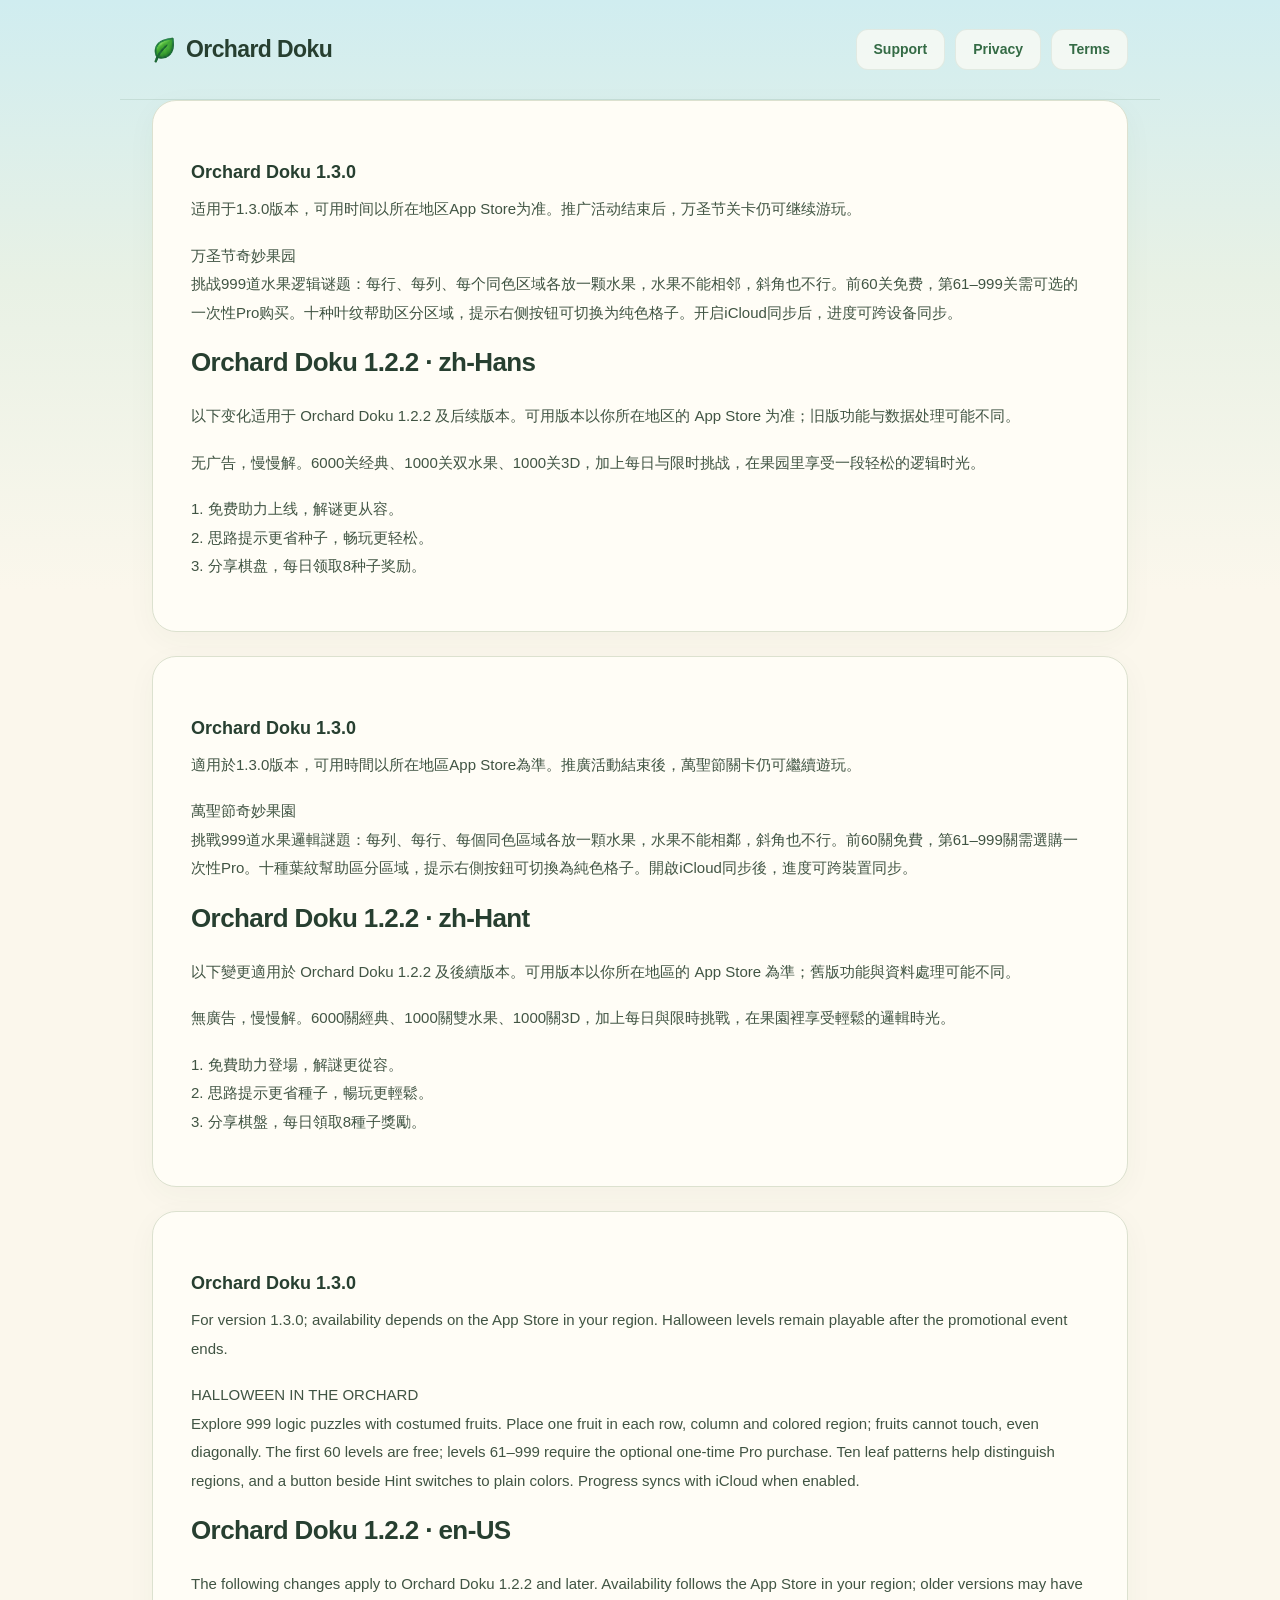
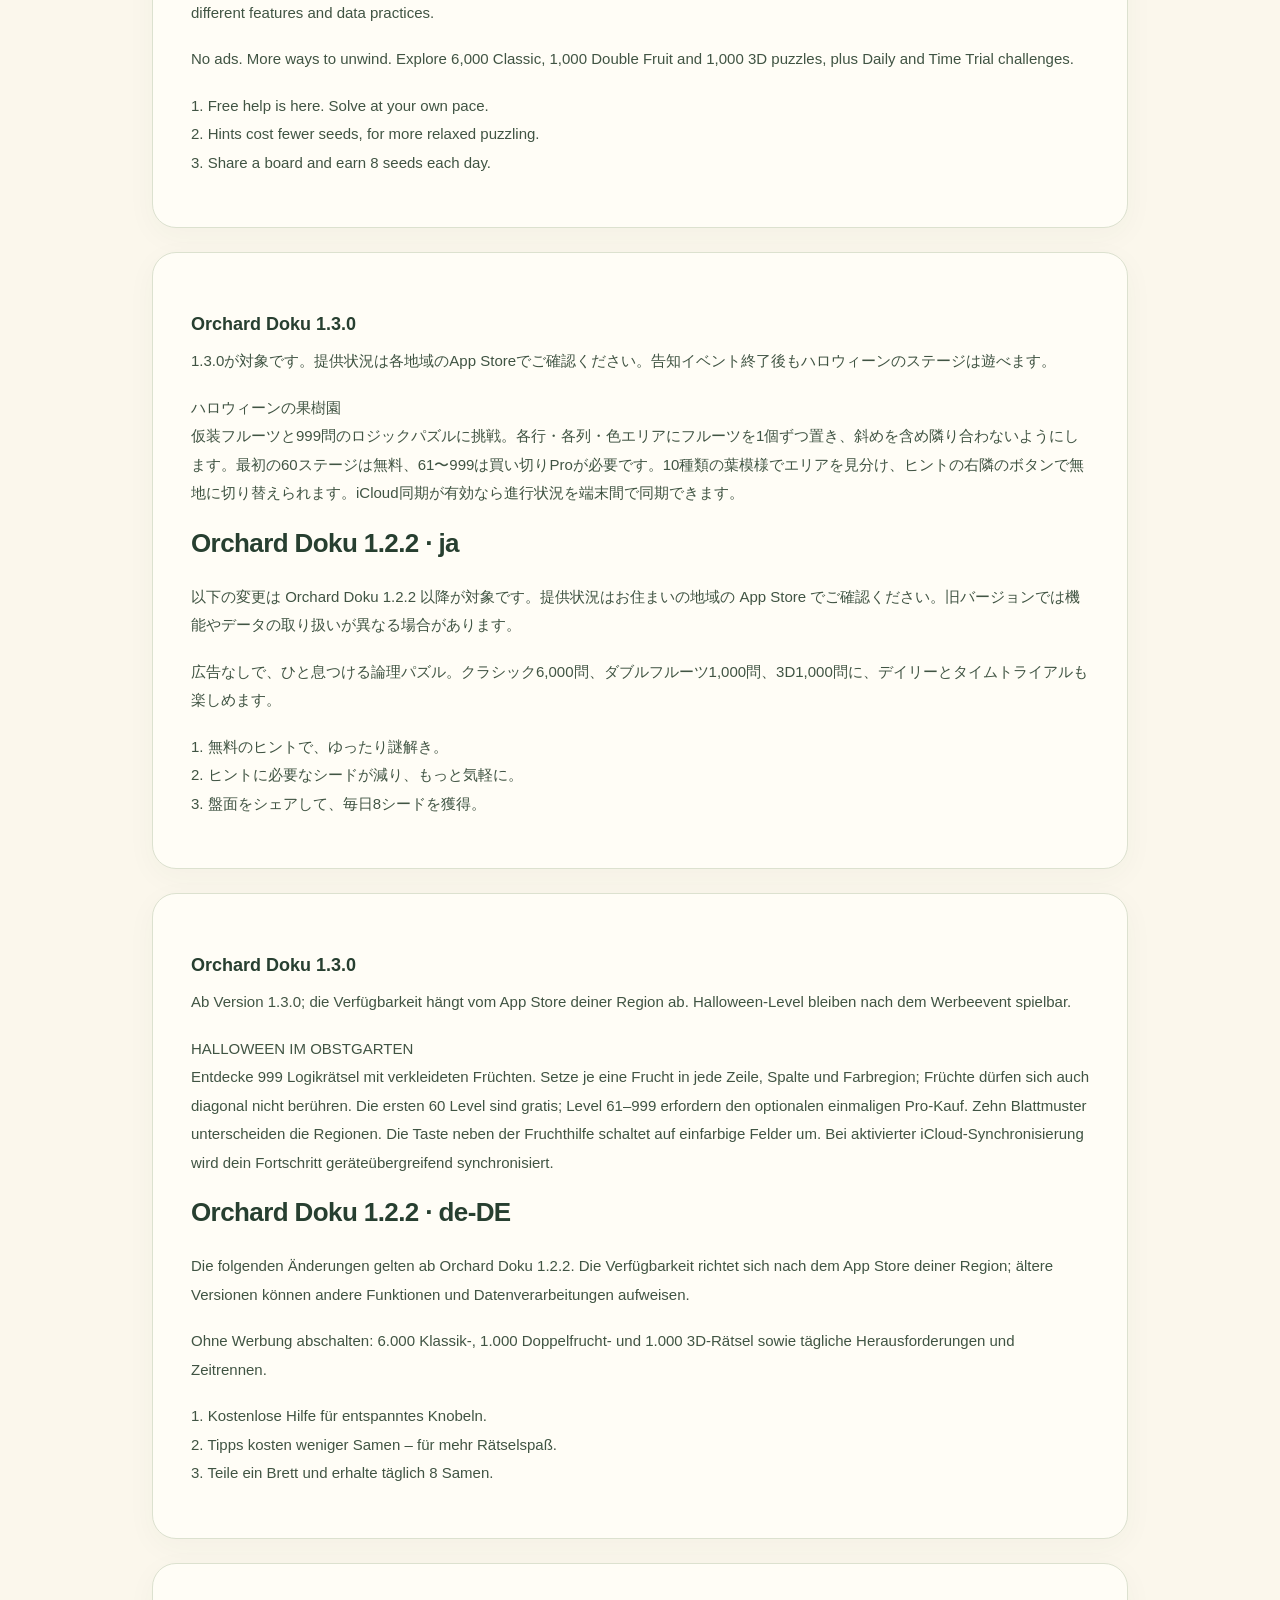
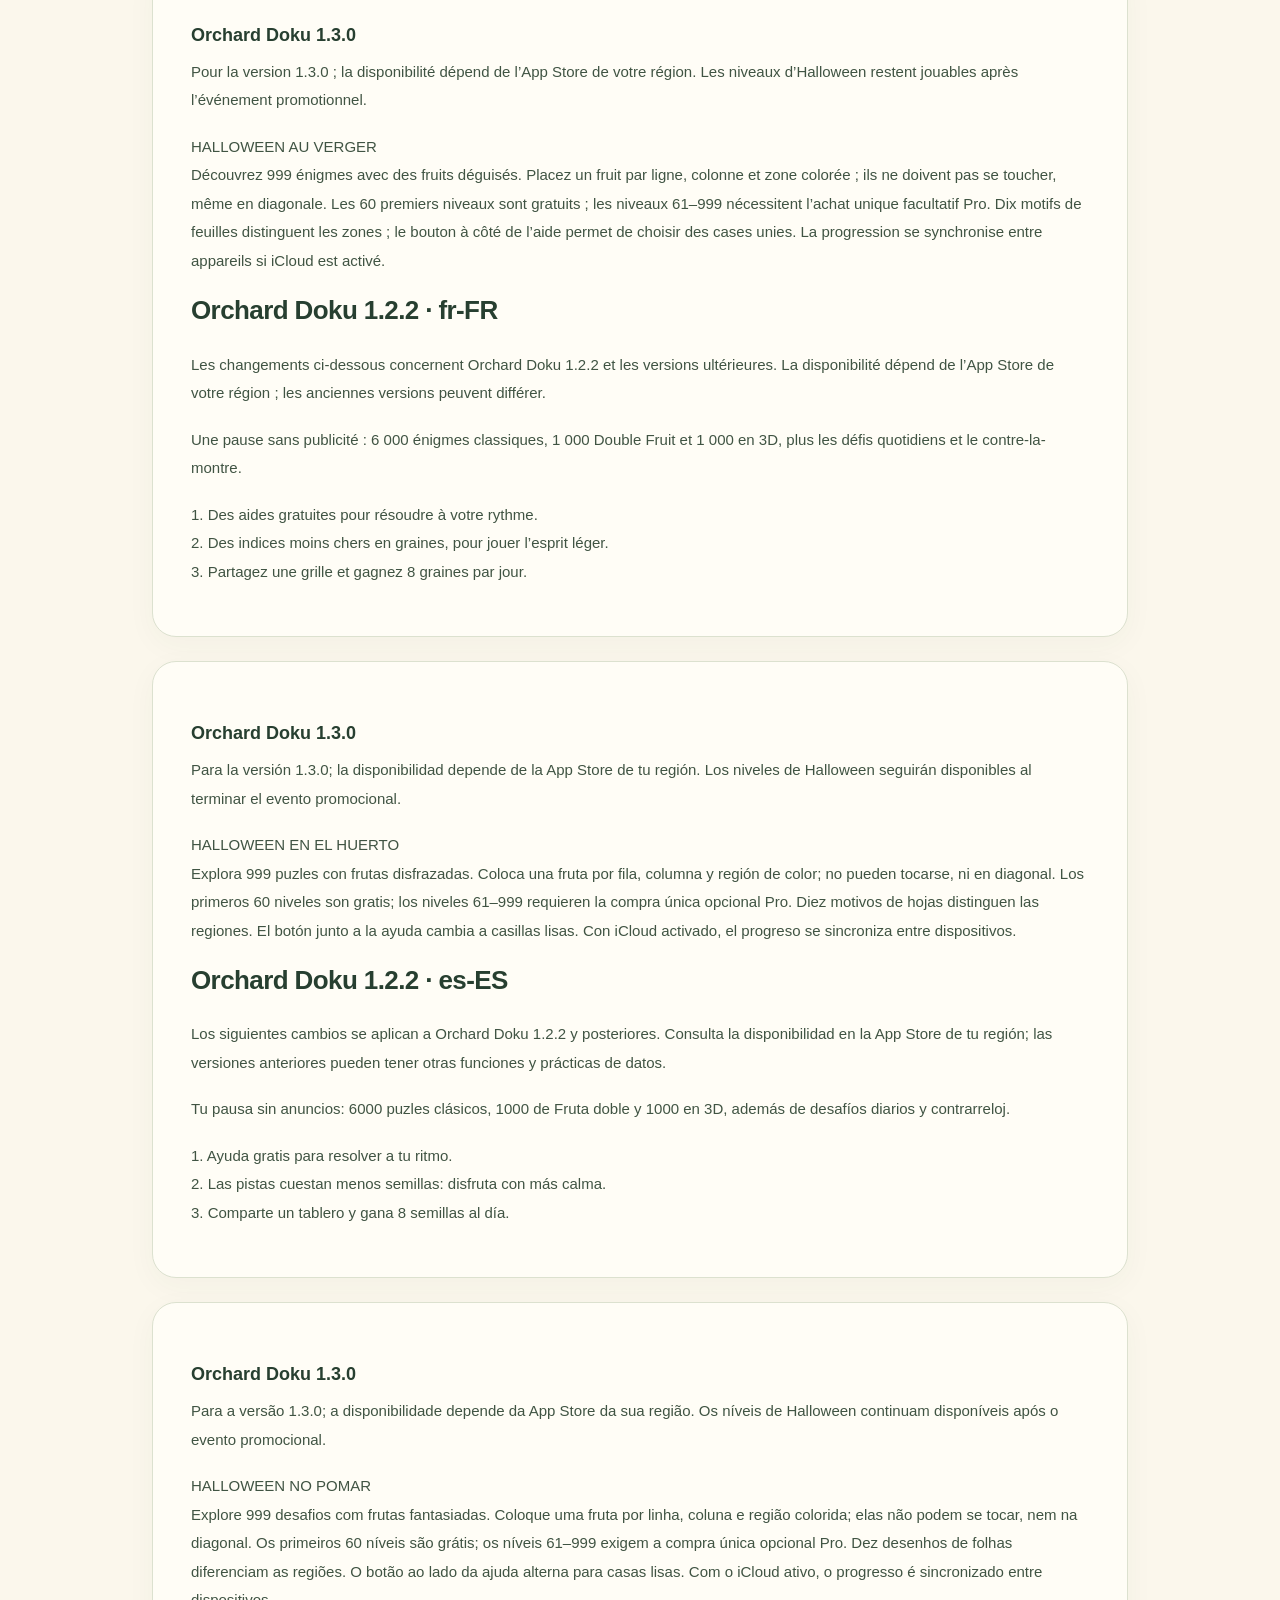
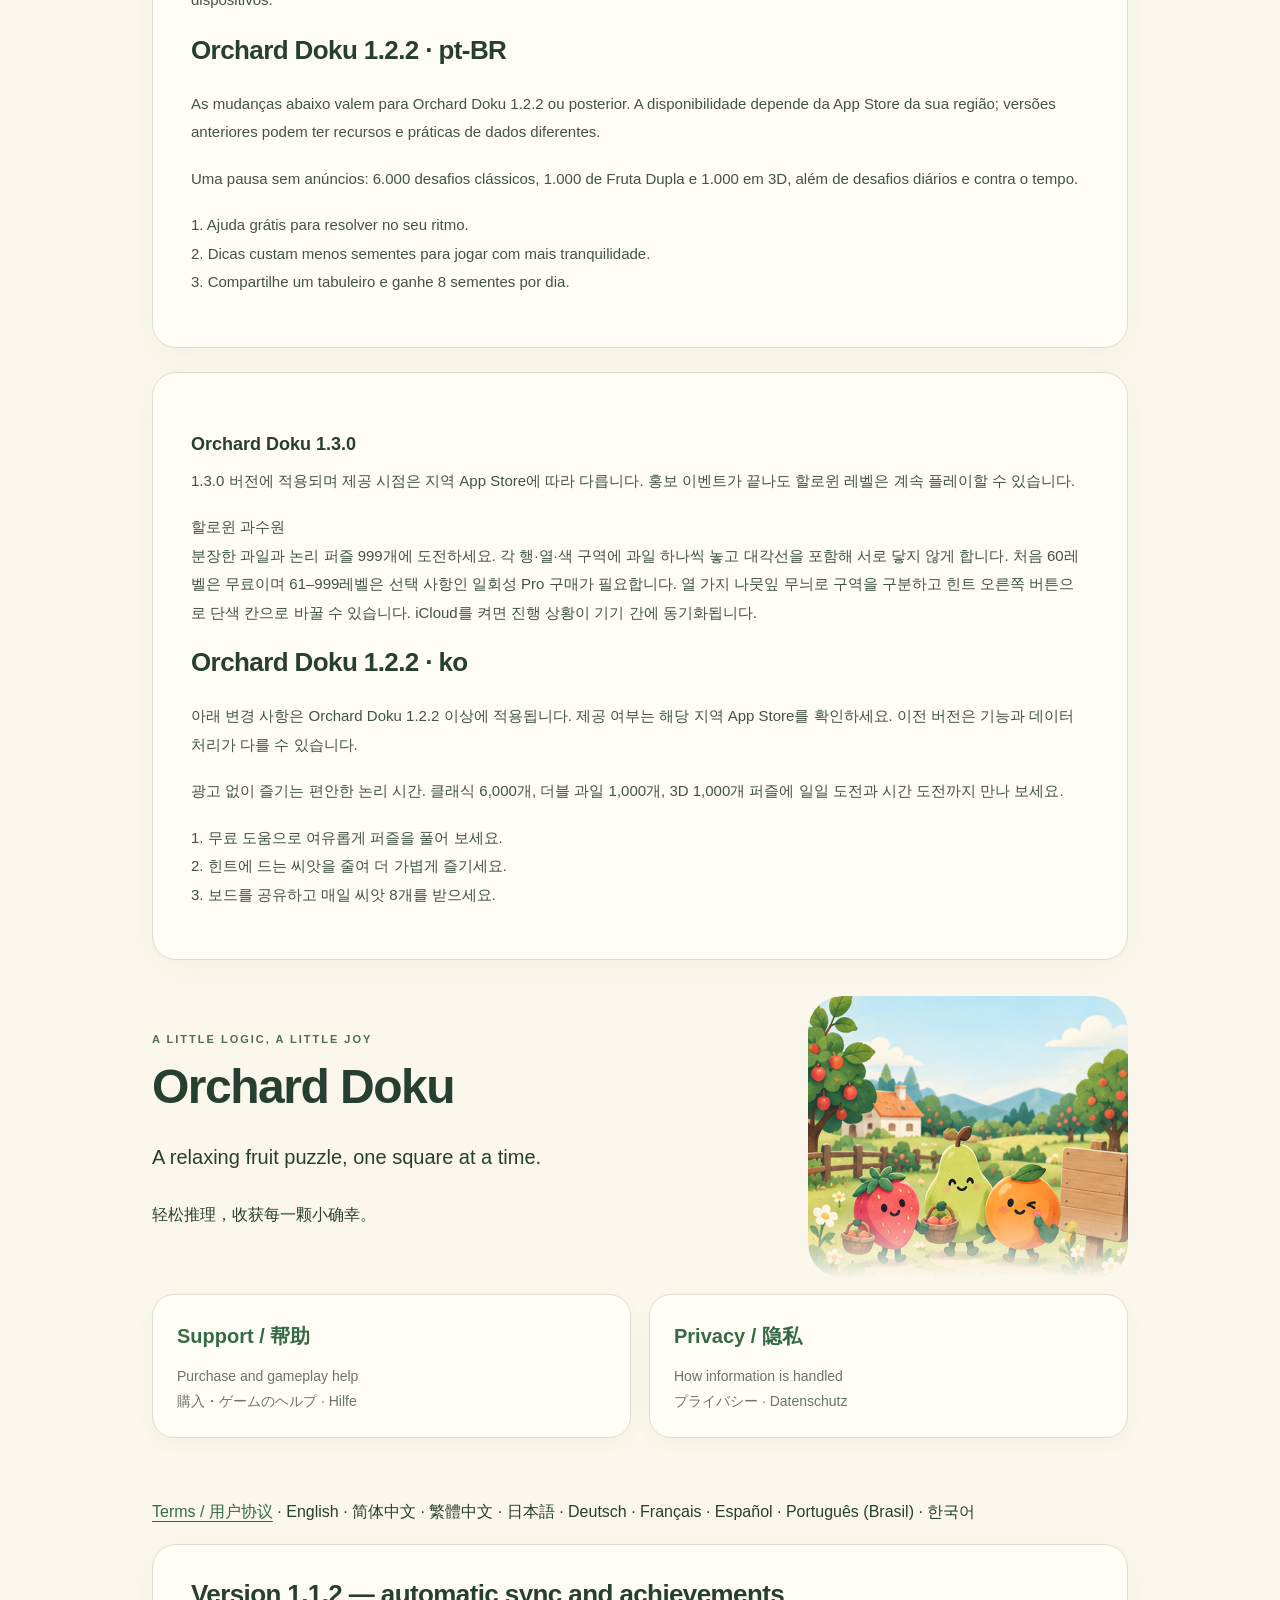
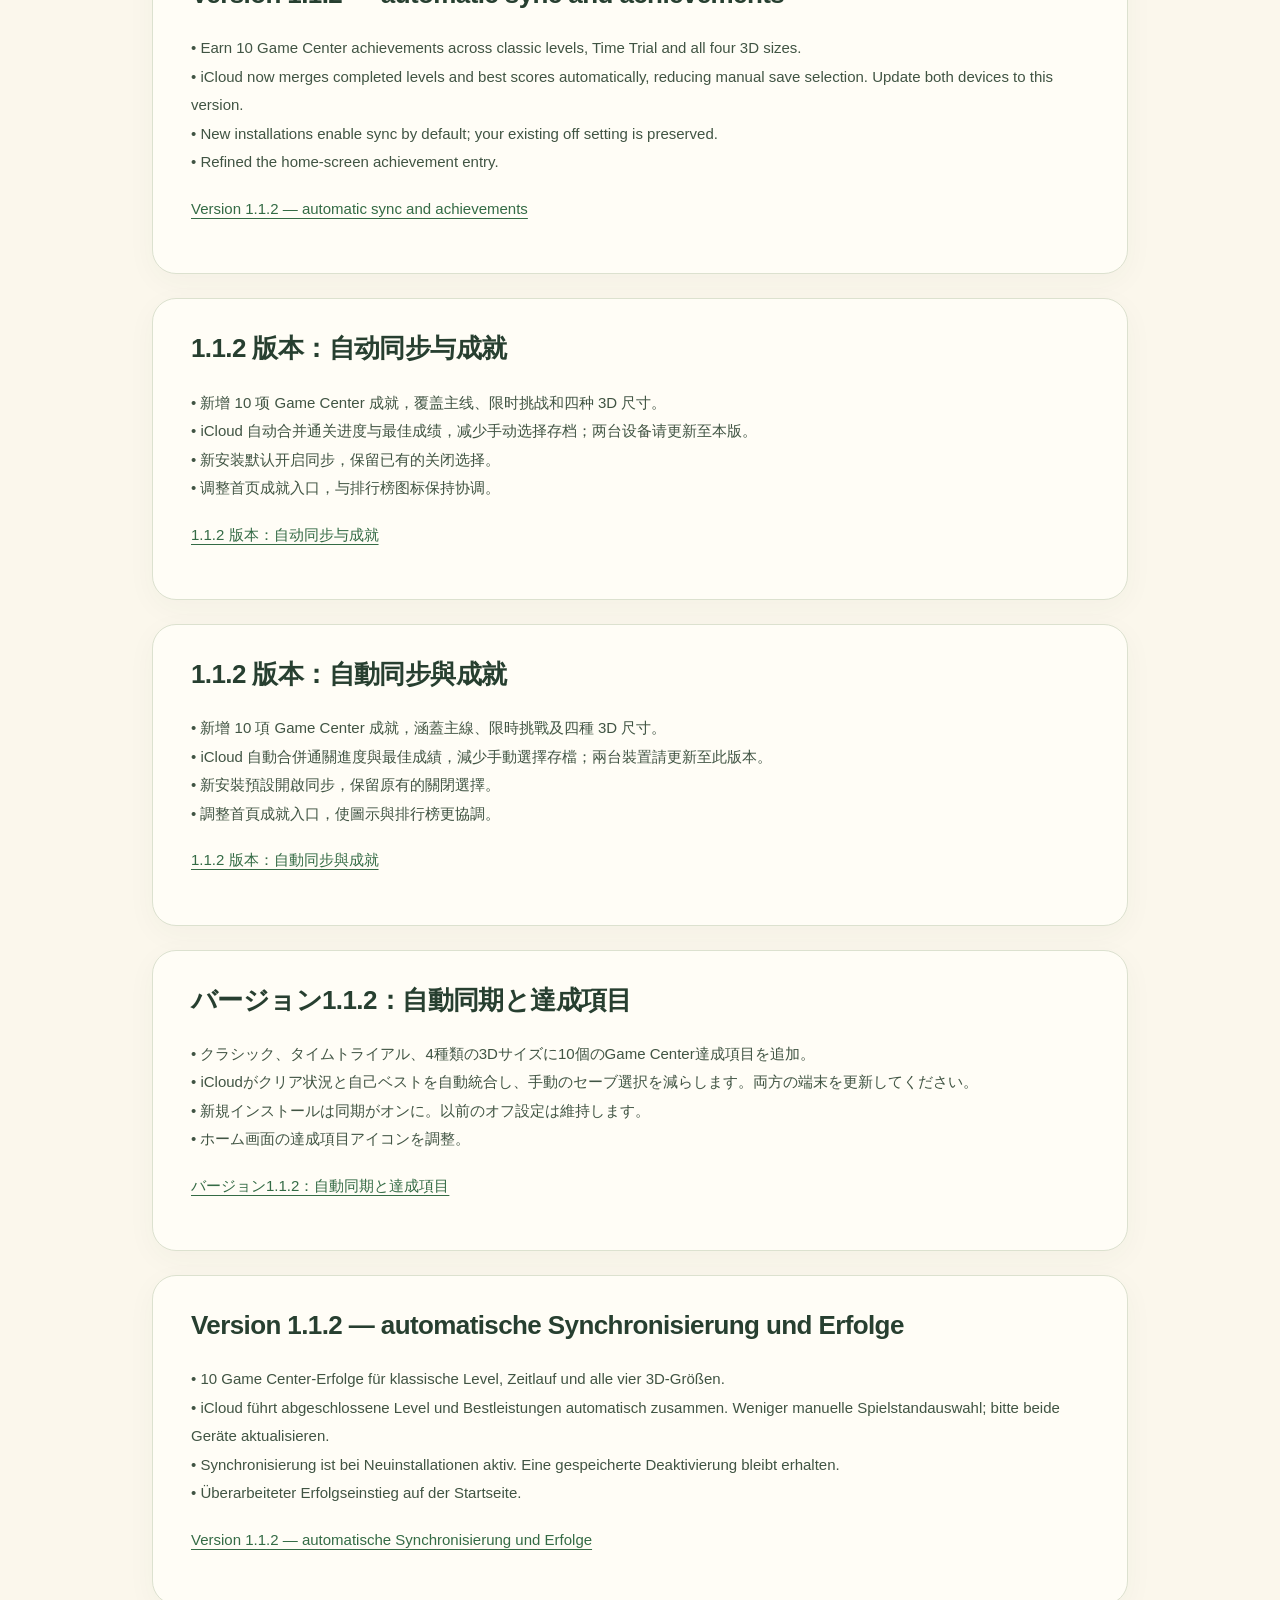
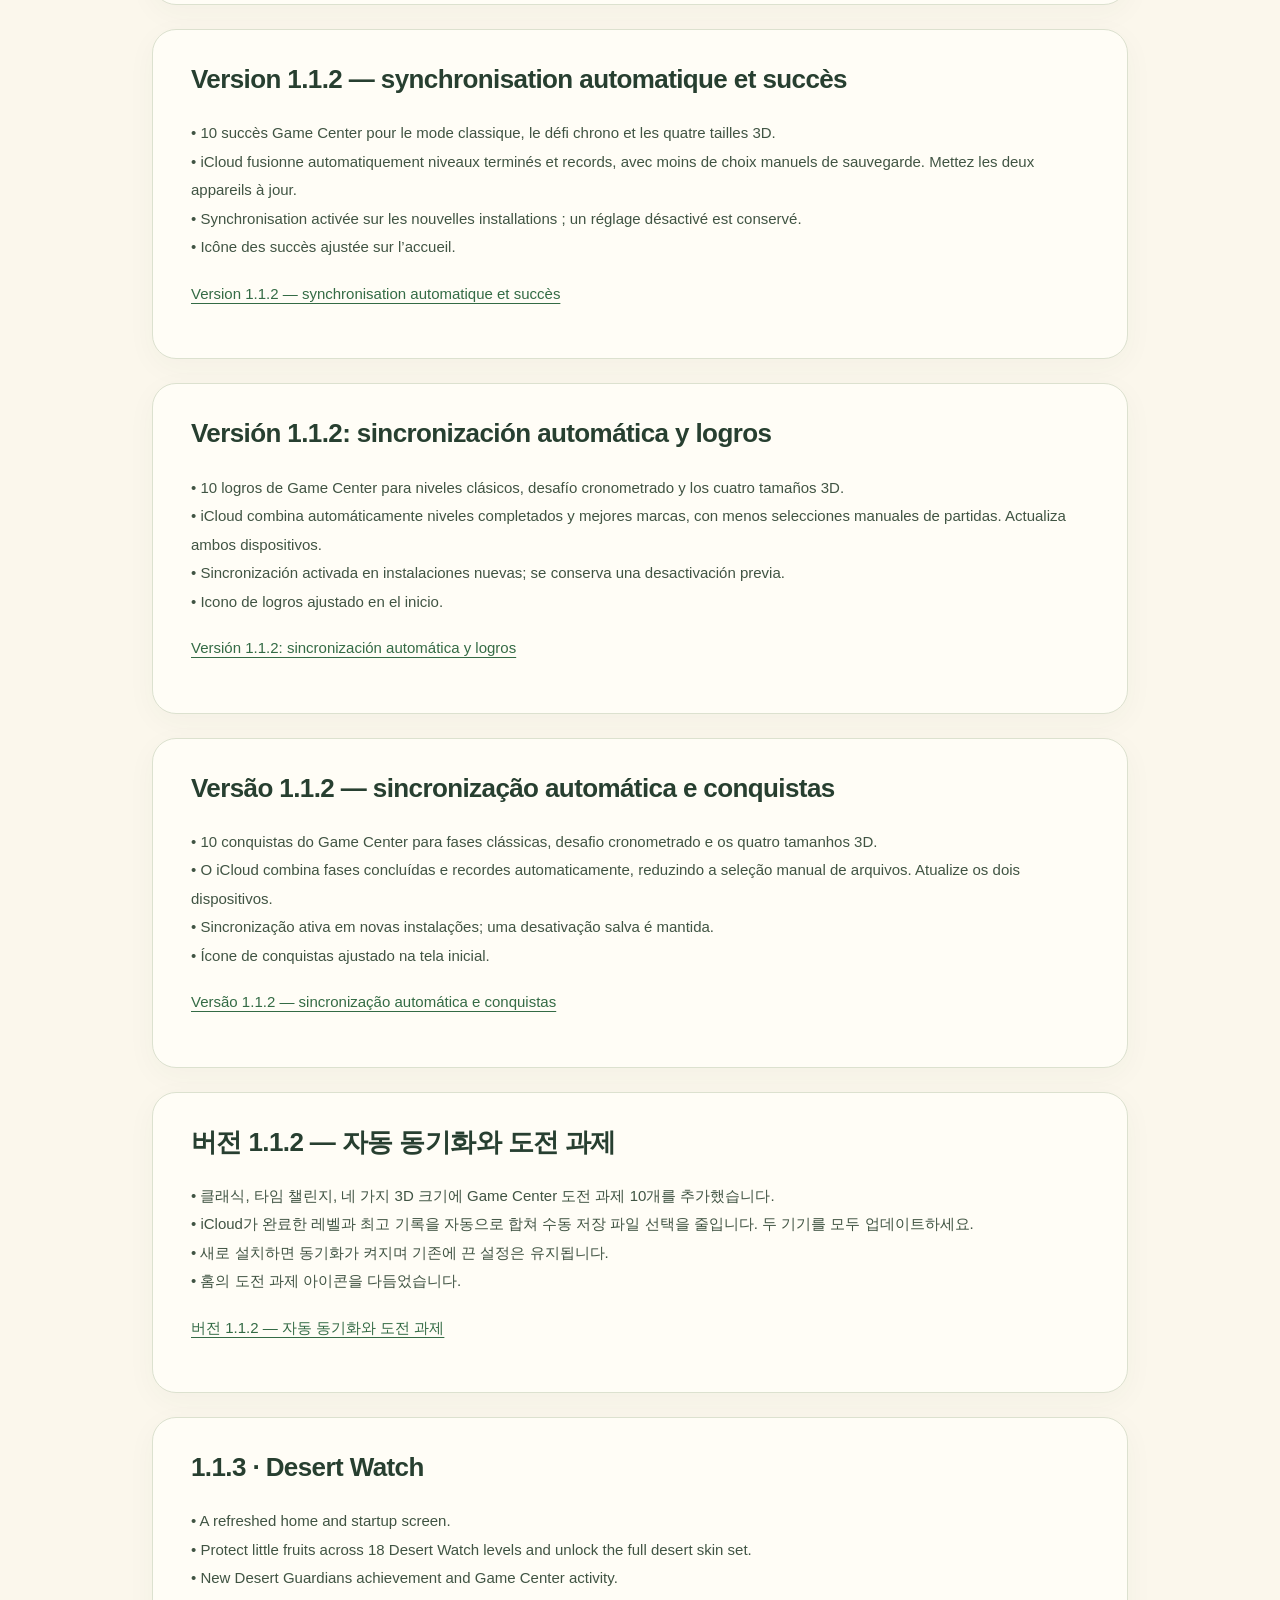
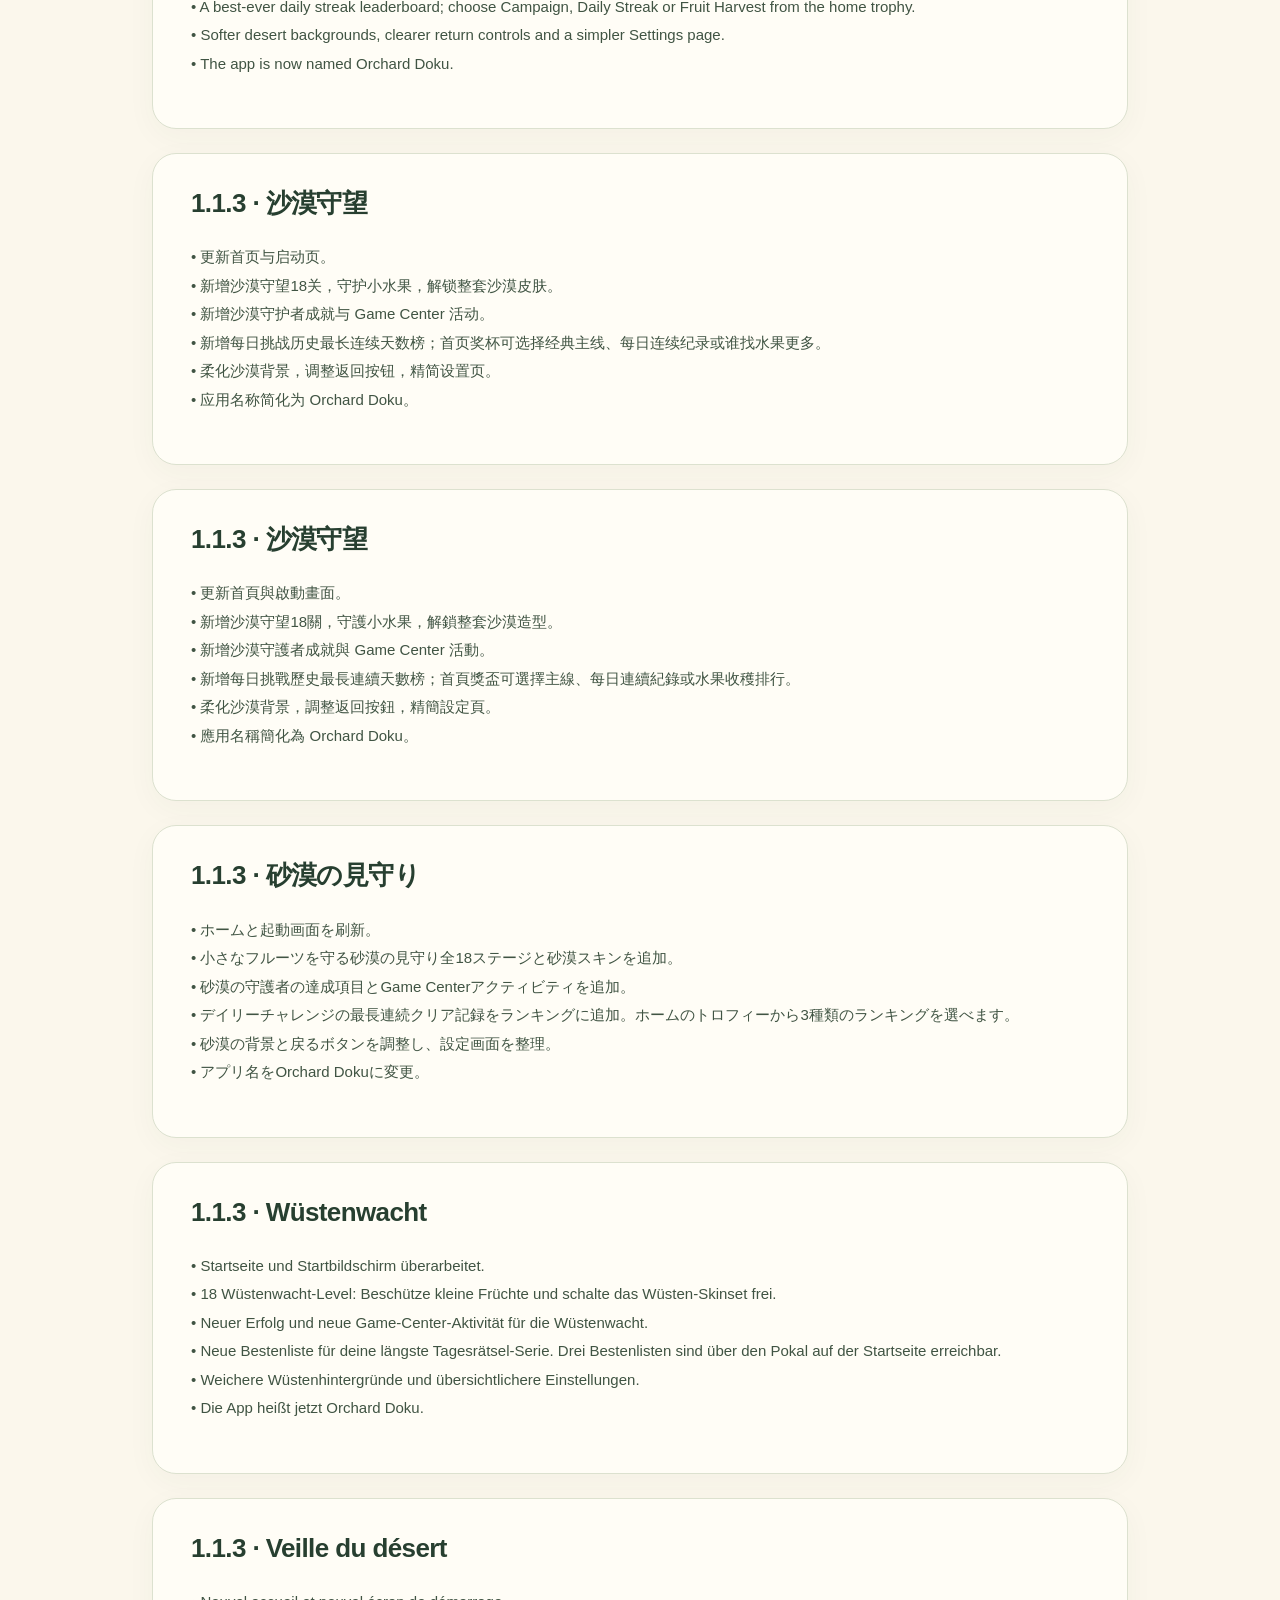
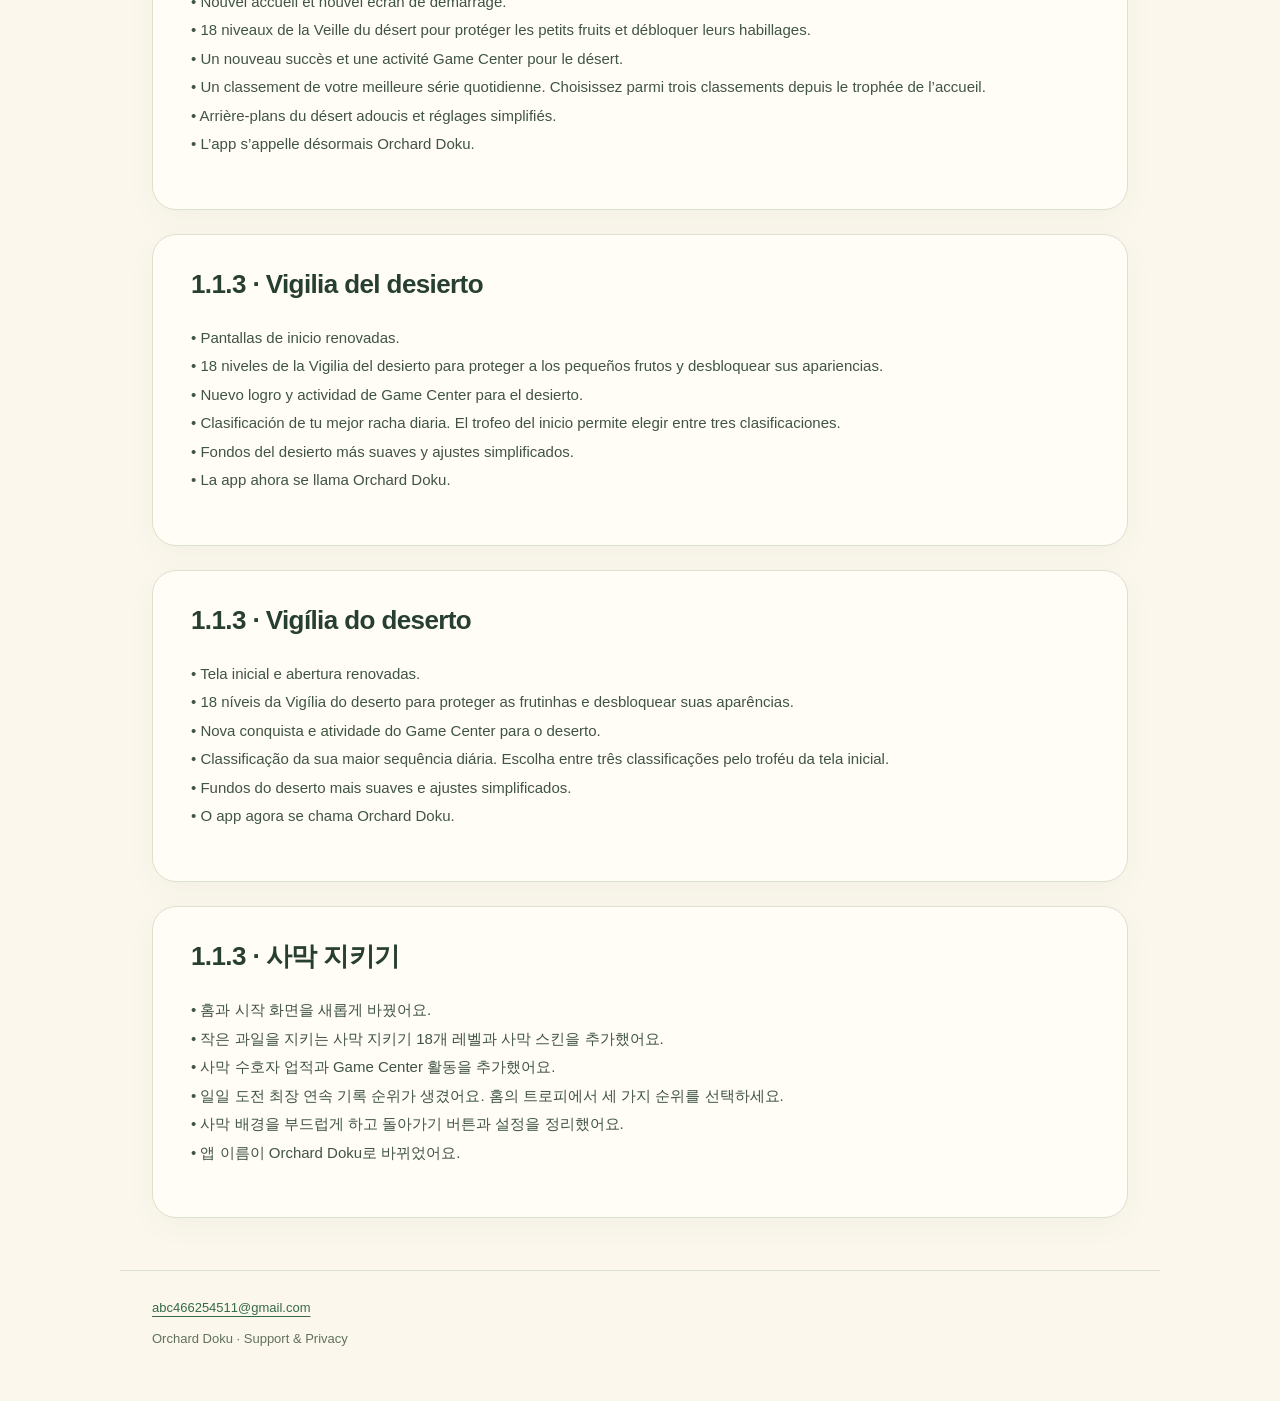
==== commit cd727090: "Prepare Orchard Doku1.3.0 Halloween information in nine languages" ====
--- a/index.html
+++ b/index.html
@@ -1,2 +1,3 @@
 <!doctype html>
-<html lang="en"><head><meta charset="utf-8"><meta name="viewport" content="width=device-width,initial-scale=1"><meta name="color-scheme" content="light"><meta name="description" content="Orchard Doku official support and privacy information."><title>Support & Privacy · Orchard Doku</title><link rel="stylesheet" href="style.css"></head><body><header><a class="brand" href="index.html">Orchard Doku</a><nav aria-label="Main navigation"><a href="support.html">Support</a><a href="privacy.html">Privacy</a><a href="terms.html">Terms</a></nav></header><main><section lang="zh-Hans"><h2>Orchard Doku 1.2.2 · zh-Hans</h2><p>以下变化适用于 Orchard Doku 1.2.2 及后续版本。可用版本以你所在地区的 App Store 为准；旧版功能与数据处理可能不同。</p><p>无广告，慢慢解。6000关经典、1000关双水果、1000关3D，加上每日与限时挑战，在果园里享受一段轻松的逻辑时光。</p><p>1. 免费助力上线，解谜更从容。<br>2. 思路提示更省种子，畅玩更轻松。<br>3. 分享棋盘，每日领取8种子奖励。</p></section><section lang="zh-Hant"><h2>Orchard Doku 1.2.2 · zh-Hant</h2><p>以下變更適用於 Orchard Doku 1.2.2 及後續版本。可用版本以你所在地區的 App Store 為準；舊版功能與資料處理可能不同。</p><p>無廣告，慢慢解。6000關經典、1000關雙水果、1000關3D，加上每日與限時挑戰，在果園裡享受輕鬆的邏輯時光。</p><p>1. 免費助力登場，解謎更從容。<br>2. 思路提示更省種子，暢玩更輕鬆。<br>3. 分享棋盤，每日領取8種子獎勵。</p></section><section lang="en-US"><h2>Orchard Doku 1.2.2 · en-US</h2><p>The following changes apply to Orchard Doku 1.2.2 and later. Availability follows the App Store in your region; older versions may have different features and data practices.</p><p>No ads. More ways to unwind. Explore 6,000 Classic, 1,000 Double Fruit and 1,000 3D puzzles, plus Daily and Time Trial challenges.</p><p>1. Free help is here. Solve at your own pace.<br>2. Hints cost fewer seeds, for more relaxed puzzling.<br>3. Share a board and earn 8 seeds each day.</p></section><section lang="ja"><h2>Orchard Doku 1.2.2 · ja</h2><p>以下の変更は Orchard Doku 1.2.2 以降が対象です。提供状況はお住まいの地域の App Store でご確認ください。旧バージョンでは機能やデータの取り扱いが異なる場合があります。</p><p>広告なしで、ひと息つける論理パズル。クラシック6,000問、ダブルフルーツ1,000問、3D1,000問に、デイリーとタイムトライアルも楽しめます。</p><p>1. 無料のヒントで、ゆったり謎解き。<br>2. ヒントに必要なシードが減り、もっと気軽に。<br>3. 盤面をシェアして、毎日8シードを獲得。</p></section><section lang="de-DE"><h2>Orchard Doku 1.2.2 · de-DE</h2><p>Die folgenden Änderungen gelten ab Orchard Doku 1.2.2. Die Verfügbarkeit richtet sich nach dem App Store deiner Region; ältere Versionen können andere Funktionen und Datenverarbeitungen aufweisen.</p><p>Ohne Werbung abschalten: 6.000 Klassik-, 1.000 Doppelfrucht- und 1.000 3D-Rätsel sowie tägliche Herausforderungen und Zeitrennen.</p><p>1. Kostenlose Hilfe für entspanntes Knobeln.<br>2. Tipps kosten weniger Samen – für mehr Rätselspaß.<br>3. Teile ein Brett und erhalte täglich 8 Samen.</p></section><section lang="fr-FR"><h2>Orchard Doku 1.2.2 · fr-FR</h2><p>Les changements ci-dessous concernent Orchard Doku 1.2.2 et les versions ultérieures. La disponibilité dépend de l’App Store de votre région ; les anciennes versions peuvent différer.</p><p>Une pause sans publicité : 6 000 énigmes classiques, 1 000 Double Fruit et 1 000 en 3D, plus les défis quotidiens et le contre-la-montre.</p><p>1. Des aides gratuites pour résoudre à votre rythme.<br>2. Des indices moins chers en graines, pour jouer l’esprit léger.<br>3. Partagez une grille et gagnez 8 graines par jour.</p></section><section lang="es-ES"><h2>Orchard Doku 1.2.2 · es-ES</h2><p>Los siguientes cambios se aplican a Orchard Doku 1.2.2 y posteriores. Consulta la disponibilidad en la App Store de tu región; las versiones anteriores pueden tener otras funciones y prácticas de datos.</p><p>Tu pausa sin anuncios: 6000 puzles clásicos, 1000 de Fruta doble y 1000 en 3D, además de desafíos diarios y contrarreloj.</p><p>1. Ayuda gratis para resolver a tu ritmo.<br>2. Las pistas cuestan menos semillas: disfruta con más calma.<br>3. Comparte un tablero y gana 8 semillas al día.</p></section><section lang="pt-BR"><h2>Orchard Doku 1.2.2 · pt-BR</h2><p>As mudanças abaixo valem para Orchard Doku 1.2.2 ou posterior. A disponibilidade depende da App Store da sua região; versões anteriores podem ter recursos e práticas de dados diferentes.</p><p>Uma pausa sem anúncios: 6.000 desafios clássicos, 1.000 de Fruta Dupla e 1.000 em 3D, além de desafios diários e contra o tempo.</p><p>1. Ajuda grátis para resolver no seu ritmo.<br>2. Dicas custam menos sementes para jogar com mais tranquilidade.<br>3. Compartilhe um tabuleiro e ganhe 8 sementes por dia.</p></section><section lang="ko"><h2>Orchard Doku 1.2.2 · ko</h2><p>아래 변경 사항은 Orchard Doku 1.2.2 이상에 적용됩니다. 제공 여부는 해당 지역 App Store를 확인하세요. 이전 버전은 기능과 데이터 처리가 다를 수 있습니다.</p><p>광고 없이 즐기는 편안한 논리 시간. 클래식 6,000개, 더블 과일 1,000개, 3D 1,000개 퍼즐에 일일 도전과 시간 도전까지 만나 보세요.</p><p>1. 무료 도움으로 여유롭게 퍼즐을 풀어 보세요.<br>2. 힌트에 드는 씨앗을 줄여 더 가볍게 즐기세요.<br>3. 보드를 공유하고 매일 씨앗 8개를 받으세요.</p></section><div class="page-intro"><p class="eyebrow">A LITTLE LOGIC, A LITTLE JOY</p><h1>Orchard Doku</h1><p class="lead">A relaxing fruit puzzle, one square at a time.</p><p>轻松推理，收获每一颗小确幸。</p></div><div class="cards"><a href="support.html"><strong>Support / 帮助</strong><span>Purchase and gameplay help<br>購入・ゲームのヘルプ · Hilfe</span></a><a href="privacy.html"><strong>Privacy / 隐私</strong><span>How information is handled<br>プライバシー · Datenschutz</span></a></div><p><a href="terms.html">Terms / 用户协议</a> · English · 简体中文 · 繁體中文 · 日本語 · Deutsch · Français · Español · Português (Brasil) · 한국어</p><section lang="en-US"><h2>Version 1.1.2 — automatic sync and achievements</h2><p>• Earn 10 Game Center achievements across classic levels, Time Trial and all four 3D sizes.<br>• iCloud now merges completed levels and best scores automatically, reducing manual save selection. Update both devices to this version.<br>• New installations enable sync by default; your existing off setting is preserved.<br>• Refined the home-screen achievement entry.</p><p><a href="support.html#english">Version 1.1.2 — automatic sync and achievements</a></p></section><section lang="zh-Hans"><h2>1.1.2 版本：自动同步与成就</h2><p>• 新增 10 项 Game Center 成就，覆盖主线、限时挑战和四种 3D 尺寸。<br>• iCloud 自动合并通关进度与最佳成绩，减少手动选择存档；两台设备请更新至本版。<br>• 新安装默认开启同步，保留已有的关闭选择。<br>• 调整首页成就入口，与排行榜图标保持协调。</p><p><a href="support.html#chinese">1.1.2 版本：自动同步与成就</a></p></section><section lang="zh-Hant"><h2>1.1.2 版本：自動同步與成就</h2><p>• 新增 10 項 Game Center 成就，涵蓋主線、限時挑戰及四種 3D 尺寸。<br>• iCloud 自動合併通關進度與最佳成績，減少手動選擇存檔；兩台裝置請更新至此版本。<br>• 新安裝預設開啟同步，保留原有的關閉選擇。<br>• 調整首頁成就入口，使圖示與排行榜更協調。</p><p><a href="support.html#traditional">1.1.2 版本：自動同步與成就</a></p></section><section lang="ja"><h2>バージョン1.1.2：自動同期と達成項目</h2><p>• クラシック、タイムトライアル、4種類の3Dサイズに10個のGame Center達成項目を追加。<br>• iCloudがクリア状況と自己ベストを自動統合し、手動のセーブ選択を減らします。両方の端末を更新してください。<br>• 新規インストールは同期がオンに。以前のオフ設定は維持します。<br>• ホーム画面の達成項目アイコンを調整。</p><p><a href="support.html#japanese">バージョン1.1.2：自動同期と達成項目</a></p></section><section lang="de-DE"><h2>Version 1.1.2 — automatische Synchronisierung und Erfolge</h2><p>• 10 Game Center-Erfolge für klassische Level, Zeitlauf und alle vier 3D-Größen.<br>• iCloud führt abgeschlossene Level und Bestleistungen automatisch zusammen. Weniger manuelle Spielstandauswahl; bitte beide Geräte aktualisieren.<br>• Synchronisierung ist bei Neuinstallationen aktiv. Eine gespeicherte Deaktivierung bleibt erhalten.<br>• Überarbeiteter Erfolgseinstieg auf der Startseite.</p><p><a href="support.html#german">Version 1.1.2 — automatische Synchronisierung und Erfolge</a></p></section><section lang="fr-FR"><h2>Version 1.1.2 — synchronisation automatique et succès</h2><p>• 10 succès Game Center pour le mode classique, le défi chrono et les quatre tailles 3D.<br>• iCloud fusionne automatiquement niveaux terminés et records, avec moins de choix manuels de sauvegarde. Mettez les deux appareils à jour.<br>• Synchronisation activée sur les nouvelles installations ; un réglage désactivé est conservé.<br>• Icône des succès ajustée sur l’accueil.</p><p><a href="support.html#french">Version 1.1.2 — synchronisation automatique et succès</a></p></section><section lang="es-ES"><h2>Versión 1.1.2: sincronización automática y logros</h2><p>• 10 logros de Game Center para niveles clásicos, desafío cronometrado y los cuatro tamaños 3D.<br>• iCloud combina automáticamente niveles completados y mejores marcas, con menos selecciones manuales de partidas. Actualiza ambos dispositivos.<br>• Sincronización activada en instalaciones nuevas; se conserva una desactivación previa.<br>• Icono de logros ajustado en el inicio.</p><p><a href="support.html#spanish">Versión 1.1.2: sincronización automática y logros</a></p></section><section lang="pt-BR"><h2>Versão 1.1.2 — sincronização automática e conquistas</h2><p>• 10 conquistas do Game Center para fases clássicas, desafio cronometrado e os quatro tamanhos 3D.<br>• O iCloud combina fases concluídas e recordes automaticamente, reduzindo a seleção manual de arquivos. Atualize os dois dispositivos.<br>• Sincronização ativa em novas instalações; uma desativação salva é mantida.<br>• Ícone de conquistas ajustado na tela inicial.</p><p><a href="support.html#portuguese">Versão 1.1.2 — sincronização automática e conquistas</a></p></section><section lang="ko"><h2>버전 1.1.2 — 자동 동기화와 도전 과제</h2><p>• 클래식, 타임 챌린지, 네 가지 3D 크기에 Game Center 도전 과제 10개를 추가했습니다.<br>• iCloud가 완료한 레벨과 최고 기록을 자동으로 합쳐 수동 저장 파일 선택을 줄입니다. 두 기기를 모두 업데이트하세요.<br>• 새로 설치하면 동기화가 켜지며 기존에 끈 설정은 유지됩니다.<br>• 홈의 도전 과제 아이콘을 다듬었습니다.</p><p><a href="support.html#korean">버전 1.1.2 — 자동 동기화와 도전 과제</a></p></section><section lang="en-US"><h2>1.1.3 · Desert Watch</h2><p>• A refreshed home and startup screen.<br>• Protect little fruits across 18 Desert Watch levels and unlock the full desert skin set.<br>• New Desert Guardians achievement and Game Center activity.<br>• A best-ever daily streak leaderboard; choose Campaign, Daily Streak or Fruit Harvest from the home trophy.<br>• Softer desert backgrounds, clearer return controls and a simpler Settings page.<br>• The app is now named Orchard Doku.</p></section><section lang="zh-Hans"><h2>1.1.3 · 沙漠守望</h2><p>• 更新首页与启动页。<br>• 新增沙漠守望18关，守护小水果，解锁整套沙漠皮肤。<br>• 新增沙漠守护者成就与 Game Center 活动。<br>• 新增每日挑战历史最长连续天数榜；首页奖杯可选择经典主线、每日连续纪录或谁找水果更多。<br>• 柔化沙漠背景，调整返回按钮，精简设置页。<br>• 应用名称简化为 Orchard Doku。</p></section><section lang="zh-Hant"><h2>1.1.3 · 沙漠守望</h2><p>• 更新首頁與啟動畫面。<br>• 新增沙漠守望18關，守護小水果，解鎖整套沙漠造型。<br>• 新增沙漠守護者成就與 Game Center 活動。<br>• 新增每日挑戰歷史最長連續天數榜；首頁獎盃可選擇主線、每日連續紀錄或水果收穫排行。<br>• 柔化沙漠背景，調整返回按鈕，精簡設定頁。<br>• 應用名稱簡化為 Orchard Doku。</p></section><section lang="ja"><h2>1.1.3 · 砂漠の見守り</h2><p>• ホームと起動画面を刷新。<br>• 小さなフルーツを守る砂漠の見守り全18ステージと砂漠スキンを追加。<br>• 砂漠の守護者の達成項目とGame Centerアクティビティを追加。<br>• デイリーチャレンジの最長連続クリア記録をランキングに追加。ホームのトロフィーから3種類のランキングを選べます。<br>• 砂漠の背景と戻るボタンを調整し、設定画面を整理。<br>• アプリ名をOrchard Dokuに変更。</p></section><section lang="de-DE"><h2>1.1.3 · Wüstenwacht</h2><p>• Startseite und Startbildschirm überarbeitet.<br>• 18 Wüstenwacht-Level: Beschütze kleine Früchte und schalte das Wüsten-Skinset frei.<br>• Neuer Erfolg und neue Game-Center-Aktivität für die Wüstenwacht.<br>• Neue Bestenliste für deine längste Tagesrätsel-Serie. Drei Bestenlisten sind über den Pokal auf der Startseite erreichbar.<br>• Weichere Wüstenhintergründe und übersichtlichere Einstellungen.<br>• Die App heißt jetzt Orchard Doku.</p></section><section lang="fr-FR"><h2>1.1.3 · Veille du désert</h2><p>• Nouvel accueil et nouvel écran de démarrage.<br>• 18 niveaux de la Veille du désert pour protéger les petits fruits et débloquer leurs habillages.<br>• Un nouveau succès et une activité Game Center pour le désert.<br>• Un classement de votre meilleure série quotidienne. Choisissez parmi trois classements depuis le trophée de l’accueil.<br>• Arrière-plans du désert adoucis et réglages simplifiés.<br>• L’app s’appelle désormais Orchard Doku.</p></section><section lang="es-ES"><h2>1.1.3 · Vigilia del desierto</h2><p>• Pantallas de inicio renovadas.<br>• 18 niveles de la Vigilia del desierto para proteger a los pequeños frutos y desbloquear sus apariencias.<br>• Nuevo logro y actividad de Game Center para el desierto.<br>• Clasificación de tu mejor racha diaria. El trofeo del inicio permite elegir entre tres clasificaciones.<br>• Fondos del desierto más suaves y ajustes simplificados.<br>• La app ahora se llama Orchard Doku.</p></section><section lang="pt-BR"><h2>1.1.3 · Vigília do deserto</h2><p>• Tela inicial e abertura renovadas.<br>• 18 níveis da Vigília do deserto para proteger as frutinhas e desbloquear suas aparências.<br>• Nova conquista e atividade do Game Center para o deserto.<br>• Classificação da sua maior sequência diária. Escolha entre três classificações pelo troféu da tela inicial.<br>• Fundos do deserto mais suaves e ajustes simplificados.<br>• O app agora se chama Orchard Doku.</p></section><section lang="ko"><h2>1.1.3 · 사막 지키기</h2><p>• 홈과 시작 화면을 새롭게 바꿨어요.<br>• 작은 과일을 지키는 사막 지키기 18개 레벨과 사막 스킨을 추가했어요.<br>• 사막 수호자 업적과 Game Center 활동을 추가했어요.<br>• 일일 도전 최장 연속 기록 순위가 생겼어요. 홈의 트로피에서 세 가지 순위를 선택하세요.<br>• 사막 배경을 부드럽게 하고 돌아가기 버튼과 설정을 정리했어요.<br>• 앱 이름이 Orchard Doku로 바뀌었어요.</p></section></main><footer><a href="mailto:abc466254511@gmail.com">abc466254511@gmail.com</a><p>Orchard Doku · Support &amp; Privacy</p></footer></body></html>
+<html lang="en"><head><meta charset="utf-8"><meta name="viewport" content="width=device-width,initial-scale=1"><meta name="color-scheme" content="light"><meta name="description" content="Orchard Doku official support and privacy information."><title>Support & Privacy · Orchard Doku</title><link rel="stylesheet" href="style.css"></head><body><header><a class="brand" href="index.html">Orchard Doku</a><nav aria-label="Main navigation"><a href="support.html">Support</a><a href="privacy.html">Privacy</a><a href="terms.html">Terms</a></nav></header><main><section lang="zh-Hans"><h3>Orchard Doku 1.3.0</h3><p>适用于1.3.0版本，可用时间以所在地区App Store为准。推广活动结束后，万圣节关卡仍可继续游玩。</p><p>万圣节奇妙果园<br>挑战999道水果逻辑谜题：每行、每列、每个同色区域各放一颗水果，水果不能相邻，斜角也不行。前60关免费，第61–999关需可选的一次性Pro购买。十种叶纹帮助区分区域，提示右侧按钮可切换为纯色格子。开启iCloud同步后，进度可跨设备同步。</p><h2>Orchard Doku 1.2.2 · zh-Hans</h2><p>以下变化适用于 Orchard Doku 1.2.2 及后续版本。可用版本以你所在地区的 App Store 为准；旧版功能与数据处理可能不同。</p><p>无广告，慢慢解。6000关经典、1000关双水果、1000关3D，加上每日与限时挑战，在果园里享受一段轻松的逻辑时光。</p><p>1. 免费助力上线，解谜更从容。<br>2. 思路提示更省种子，畅玩更轻松。<br>3. 分享棋盘，每日领取8种子奖励。</p></section><section lang="zh-Hant"><h3>Orchard Doku 1.3.0</h3><p>適用於1.3.0版本，可用時間以所在地區App Store為準。推廣活動結束後，萬聖節關卡仍可繼續遊玩。</p><p>萬聖節奇妙果園<br>挑戰999道水果邏輯謎題：每列、每行、每個同色區域各放一顆水果，水果不能相鄰，斜角也不行。前60關免費，第61–999關需選購一次性Pro。十種葉紋幫助區分區域，提示右側按鈕可切換為純色格子。開啟iCloud同步後，進度可跨裝置同步。</p><h2>Orchard Doku 1.2.2 · zh-Hant</h2><p>以下變更適用於 Orchard Doku 1.2.2 及後續版本。可用版本以你所在地區的 App Store 為準；舊版功能與資料處理可能不同。</p><p>無廣告，慢慢解。6000關經典、1000關雙水果、1000關3D，加上每日與限時挑戰，在果園裡享受輕鬆的邏輯時光。</p><p>1. 免費助力登場，解謎更從容。<br>2. 思路提示更省種子，暢玩更輕鬆。<br>3. 分享棋盤，每日領取8種子獎勵。</p></section><section lang="en-US"><h3>Orchard Doku 1.3.0</h3><p>For version 1.3.0; availability depends on the App Store in your region. Halloween levels remain playable after the promotional event ends.</p><p>HALLOWEEN IN THE ORCHARD<br>Explore 999 logic puzzles with costumed fruits. Place one fruit in each row, column and colored region; fruits cannot touch, even diagonally. The first 60 levels are free; levels 61–999 require the optional one-time Pro purchase. Ten leaf patterns help distinguish regions, and a button beside Hint switches to plain colors. Progress syncs with iCloud when enabled.</p><h2>Orchard Doku 1.2.2 · en-US</h2><p>The following changes apply to Orchard Doku 1.2.2 and later. Availability follows the App Store in your region; older versions may have different features and data practices.</p><p>No ads. More ways to unwind. Explore 6,000 Classic, 1,000 Double Fruit and 1,000 3D puzzles, plus Daily and Time Trial challenges.</p><p>1. Free help is here. Solve at your own pace.<br>2. Hints cost fewer seeds, for more relaxed puzzling.<br>3. Share a board and earn 8 seeds each day.</p></section><section lang="ja"><h3>Orchard Doku 1.3.0</h3><p>1.3.0が対象です。提供状況は各地域のApp Storeでご確認ください。告知イベント終了後もハロウィーンのステージは遊べます。</p><p>ハロウィーンの果樹園<br>仮装フルーツと999問のロジックパズルに挑戦。各行・各列・色エリアにフルーツを1個ずつ置き、斜めを含め隣り合わないようにします。最初の60ステージは無料、61〜999は買い切りProが必要です。10種類の葉模様でエリアを見分け、ヒントの右隣のボタンで無地に切り替えられます。iCloud同期が有効なら進行状況を端末間で同期できます。</p><h2>Orchard Doku 1.2.2 · ja</h2><p>以下の変更は Orchard Doku 1.2.2 以降が対象です。提供状況はお住まいの地域の App Store でご確認ください。旧バージョンでは機能やデータの取り扱いが異なる場合があります。</p><p>広告なしで、ひと息つける論理パズル。クラシック6,000問、ダブルフルーツ1,000問、3D1,000問に、デイリーとタイムトライアルも楽しめます。</p><p>1. 無料のヒントで、ゆったり謎解き。<br>2. ヒントに必要なシードが減り、もっと気軽に。<br>3. 盤面をシェアして、毎日8シードを獲得。</p></section><section lang="de-DE"><h3>Orchard Doku 1.3.0</h3><p>Ab Version 1.3.0; die Verfügbarkeit hängt vom App Store deiner Region ab. Halloween-Level bleiben nach dem Werbeevent spielbar.</p><p>HALLOWEEN IM OBSTGARTEN<br>Entdecke 999 Logikrätsel mit verkleideten Früchten. Setze je eine Frucht in jede Zeile, Spalte und Farbregion; Früchte dürfen sich auch diagonal nicht berühren. Die ersten 60 Level sind gratis; Level 61–999 erfordern den optionalen einmaligen Pro-Kauf. Zehn Blattmuster unterscheiden die Regionen. Die Taste neben der Fruchthilfe schaltet auf einfarbige Felder um. Bei aktivierter iCloud-Synchronisierung wird dein Fortschritt geräteübergreifend synchronisiert.</p><h2>Orchard Doku 1.2.2 · de-DE</h2><p>Die folgenden Änderungen gelten ab Orchard Doku 1.2.2. Die Verfügbarkeit richtet sich nach dem App Store deiner Region; ältere Versionen können andere Funktionen und Datenverarbeitungen aufweisen.</p><p>Ohne Werbung abschalten: 6.000 Klassik-, 1.000 Doppelfrucht- und 1.000 3D-Rätsel sowie tägliche Herausforderungen und Zeitrennen.</p><p>1. Kostenlose Hilfe für entspanntes Knobeln.<br>2. Tipps kosten weniger Samen – für mehr Rätselspaß.<br>3. Teile ein Brett und erhalte täglich 8 Samen.</p></section><section lang="fr-FR"><h3>Orchard Doku 1.3.0</h3><p>Pour la version 1.3.0 ; la disponibilité dépend de l’App Store de votre région. Les niveaux d’Halloween restent jouables après l’événement promotionnel.</p><p>HALLOWEEN AU VERGER<br>Découvrez 999 énigmes avec des fruits déguisés. Placez un fruit par ligne, colonne et zone colorée ; ils ne doivent pas se toucher, même en diagonale. Les 60 premiers niveaux sont gratuits ; les niveaux 61–999 nécessitent l’achat unique facultatif Pro. Dix motifs de feuilles distinguent les zones ; le bouton à côté de l’aide permet de choisir des cases unies. La progression se synchronise entre appareils si iCloud est activé.</p><h2>Orchard Doku 1.2.2 · fr-FR</h2><p>Les changements ci-dessous concernent Orchard Doku 1.2.2 et les versions ultérieures. La disponibilité dépend de l’App Store de votre région ; les anciennes versions peuvent différer.</p><p>Une pause sans publicité : 6 000 énigmes classiques, 1 000 Double Fruit et 1 000 en 3D, plus les défis quotidiens et le contre-la-montre.</p><p>1. Des aides gratuites pour résoudre à votre rythme.<br>2. Des indices moins chers en graines, pour jouer l’esprit léger.<br>3. Partagez une grille et gagnez 8 graines par jour.</p></section><section lang="es-ES"><h3>Orchard Doku 1.3.0</h3><p>Para la versión 1.3.0; la disponibilidad depende de la App Store de tu región. Los niveles de Halloween seguirán disponibles al terminar el evento promocional.</p><p>HALLOWEEN EN EL HUERTO<br>Explora 999 puzles con frutas disfrazadas. Coloca una fruta por fila, columna y región de color; no pueden tocarse, ni en diagonal. Los primeros 60 niveles son gratis; los niveles 61–999 requieren la compra única opcional Pro. Diez motivos de hojas distinguen las regiones. El botón junto a la ayuda cambia a casillas lisas. Con iCloud activado, el progreso se sincroniza entre dispositivos.</p><h2>Orchard Doku 1.2.2 · es-ES</h2><p>Los siguientes cambios se aplican a Orchard Doku 1.2.2 y posteriores. Consulta la disponibilidad en la App Store de tu región; las versiones anteriores pueden tener otras funciones y prácticas de datos.</p><p>Tu pausa sin anuncios: 6000 puzles clásicos, 1000 de Fruta doble y 1000 en 3D, además de desafíos diarios y contrarreloj.</p><p>1. Ayuda gratis para resolver a tu ritmo.<br>2. Las pistas cuestan menos semillas: disfruta con más calma.<br>3. Comparte un tablero y gana 8 semillas al día.</p></section><section lang="pt-BR"><h3>Orchard Doku 1.3.0</h3><p>Para a versão 1.3.0; a disponibilidade depende da App Store da sua região. Os níveis de Halloween continuam disponíveis após o evento promocional.</p><p>HALLOWEEN NO POMAR<br>Explore 999 desafios com frutas fantasiadas. Coloque uma fruta por linha, coluna e região colorida; elas não podem se tocar, nem na diagonal. Os primeiros 60 níveis são grátis; os níveis 61–999 exigem a compra única opcional Pro. Dez desenhos de folhas diferenciam as regiões. O botão ao lado da ajuda alterna para casas lisas. Com o iCloud ativo, o progresso é sincronizado entre dispositivos.</p><h2>Orchard Doku 1.2.2 · pt-BR</h2><p>As mudanças abaixo valem para Orchard Doku 1.2.2 ou posterior. A disponibilidade depende da App Store da sua região; versões anteriores podem ter recursos e práticas de dados diferentes.</p><p>Uma pausa sem anúncios: 6.000 desafios clássicos, 1.000 de Fruta Dupla e 1.000 em 3D, além de desafios diários e contra o tempo.</p><p>1. Ajuda grátis para resolver no seu ritmo.<br>2. Dicas custam menos sementes para jogar com mais tranquilidade.<br>3. Compartilhe um tabuleiro e ganhe 8 sementes por dia.</p></section><section lang="ko"><h3>Orchard Doku 1.3.0</h3><p>1.3.0 버전에 적용되며 제공 시점은 지역 App Store에 따라 다릅니다. 홍보 이벤트가 끝나도 할로윈 레벨은 계속 플레이할 수 있습니다.</p><p>할로윈 과수원<br>분장한 과일과 논리 퍼즐 999개에 도전하세요. 각 행·열·색 구역에 과일 하나씩 놓고 대각선을 포함해 서로 닿지 않게 합니다. 처음 60레벨은 무료이며 61–999레벨은 선택 사항인 일회성 Pro 구매가 필요합니다. 열 가지 나뭇잎 무늬로 구역을 구분하고 힌트 오른쪽 버튼으로 단색 칸으로 바꿀 수 있습니다. iCloud를 켜면 진행 상황이 기기 간에 동기화됩니다.</p><h2>Orchard Doku 1.2.2 · ko</h2><p>아래 변경 사항은 Orchard Doku 1.2.2 이상에 적용됩니다. 제공 여부는 해당 지역 App Store를 확인하세요. 이전 버전은 기능과 데이터 처리가 다를 수 있습니다.</p><p>광고 없이 즐기는 편안한 논리 시간. 클래식 6,000개, 더블 과일 1,000개, 3D 1,000개 퍼즐에 일일 도전과 시간 도전까지 만나 보세요.</p><p>1. 무료 도움으로 여유롭게 퍼즐을 풀어 보세요.<br>2. 힌트에 드는 씨앗을 줄여 더 가볍게 즐기세요.<br>3. 보드를 공유하고 매일 씨앗 8개를 받으세요.</p></section><div class="page-intro"><p class="eyebrow">A LITTLE LOGIC, A LITTLE JOY</p><h1>Orchard Doku</h1><p class="lead">A relaxing fruit puzzle, one square at a time.</p><p>轻松推理，收获每一颗小确幸。</p></div><div class="cards"><a href="support.html"><strong>Support / 帮助</strong><span>Purchase and gameplay help<br>購入・ゲームのヘルプ · Hilfe</span></a><a href="privacy.html"><strong>Privacy / 隐私</strong><span>How information is handled<br>プライバシー · Datenschutz</span></a></div><p><a href="terms.html">Terms / 用户协议</a> · English · 简体中文 · 繁體中文 · 日本語 · Deutsch · Français · Español · Português (Brasil) · 한국어</p><section lang="en-US"><h2>Version 1.1.2 — automatic sync and achievements</h2><p>• Earn 10 Game Center achievements across classic levels, Time Trial and all four 3D sizes.<br>• iCloud now merges completed levels and best scores automatically, reducing manual save selection. Update both devices to this version.<br>• New installations enable sync by default; your existing off setting is preserved.<br>• Refined the home-screen achievement entry.</p><p><a href="support.html#english">Version 1.1.2 — automatic sync and achievements</a></p></section><section lang="zh-Hans"><h2>1.1.2 版本：自动同步与成就</h2><p>• 新增 10 项 Game Center 成就，覆盖主线、限时挑战和四种 3D 尺寸。<br>• iCloud 自动合并通关进度与最佳成绩，减少手动选择存档；两台设备请更新至本版。<br>• 新安装默认开启同步，保留已有的关闭选择。<br>• 调整首页成就入口，与排行榜图标保持协调。</p><p><a href="support.html#chinese">1.1.2 版本：自动同步与成就</a></p></section><section lang="zh-Hant"><h2>1.1.2 版本：自動同步與成就</h2><p>• 新增 10 項 Game Center 成就，涵蓋主線、限時挑戰及四種 3D 尺寸。<br>• iCloud 自動合併通關進度與最佳成績，減少手動選擇存檔；兩台裝置請更新至此版本。<br>• 新安裝預設開啟同步，保留原有的關閉選擇。<br>• 調整首頁成就入口，使圖示與排行榜更協調。</p><p><a href="support.html#traditional">1.1.2 版本：自動同步與成就</a></p></section><section lang="ja"><h2>バージョン1.1.2：自動同期と達成項目</h2><p>• クラシック、タイムトライアル、4種類の3Dサイズに10個のGame Center達成項目を追加。<br>• iCloudがクリア状況と自己ベストを自動統合し、手動のセーブ選択を減らします。両方の端末を更新してください。<br>• 新規インストールは同期がオンに。以前のオフ設定は維持します。<br>• ホーム画面の達成項目アイコンを調整。</p><p><a href="support.html#japanese">バージョン1.1.2：自動同期と達成項目</a></p></section><section lang="de-DE"><h2>Version 1.1.2 — automatische Synchronisierung und Erfolge</h2><p>• 10 Game Center-Erfolge für klassische Level, Zeitlauf und alle vier 3D-Größen.<br>• iCloud führt abgeschlossene Level und Bestleistungen automatisch zusammen. Weniger manuelle Spielstandauswahl; bitte beide Geräte aktualisieren.<br>• Synchronisierung ist bei Neuinstallationen aktiv. Eine gespeicherte Deaktivierung bleibt erhalten.<br>• Überarbeiteter Erfolgseinstieg auf der Startseite.</p><p><a href="support.html#german">Version 1.1.2 — automatische Synchronisierung und Erfolge</a></p></section><section lang="fr-FR"><h2>Version 1.1.2 — synchronisation automatique et succès</h2><p>• 10 succès Game Center pour le mode classique, le défi chrono et les quatre tailles 3D.<br>• iCloud fusionne automatiquement niveaux terminés et records, avec moins de choix manuels de sauvegarde. Mettez les deux appareils à jour.<br>• Synchronisation activée sur les nouvelles installations ; un réglage désactivé est conservé.<br>• Icône des succès ajustée sur l’accueil.</p><p><a href="support.html#french">Version 1.1.2 — synchronisation automatique et succès</a></p></section><section lang="es-ES"><h2>Versión 1.1.2: sincronización automática y logros</h2><p>• 10 logros de Game Center para niveles clásicos, desafío cronometrado y los cuatro tamaños 3D.<br>• iCloud combina automáticamente niveles completados y mejores marcas, con menos selecciones manuales de partidas. Actualiza ambos dispositivos.<br>• Sincronización activada en instalaciones nuevas; se conserva una desactivación previa.<br>• Icono de logros ajustado en el inicio.</p><p><a href="support.html#spanish">Versión 1.1.2: sincronización automática y logros</a></p></section><section lang="pt-BR"><h2>Versão 1.1.2 — sincronização automática e conquistas</h2><p>• 10 conquistas do Game Center para fases clássicas, desafio cronometrado e os quatro tamanhos 3D.<br>• O iCloud combina fases concluídas e recordes automaticamente, reduzindo a seleção manual de arquivos. Atualize os dois dispositivos.<br>• Sincronização ativa em novas instalações; uma desativação salva é mantida.<br>• Ícone de conquistas ajustado na tela inicial.</p><p><a href="support.html#portuguese">Versão 1.1.2 — sincronização automática e conquistas</a></p></section><section lang="ko"><h2>버전 1.1.2 — 자동 동기화와 도전 과제</h2><p>• 클래식, 타임 챌린지, 네 가지 3D 크기에 Game Center 도전 과제 10개를 추가했습니다.<br>• iCloud가 완료한 레벨과 최고 기록을 자동으로 합쳐 수동 저장 파일 선택을 줄입니다. 두 기기를 모두 업데이트하세요.<br>• 새로 설치하면 동기화가 켜지며 기존에 끈 설정은 유지됩니다.<br>• 홈의 도전 과제 아이콘을 다듬었습니다.</p><p><a href="support.html#korean">버전 1.1.2 — 자동 동기화와 도전 과제</a></p></section><section lang="en-US"><h2>1.1.3 · Desert Watch</h2><p>• A refreshed home and startup screen.<br>• Protect little fruits across 18 Desert Watch levels and unlock the full desert skin set.<br>• New Desert Guardians achievement and Game Center activity.<br>• A best-ever daily streak leaderboard; choose Campaign, Daily Streak or Fruit Harvest from the home trophy.<br>• Softer desert backgrounds, clearer return controls and a simpler Settings page.<br>• The app is now named Orchard Doku.</p></section><section lang="zh-Hans"><h2>1.1.3 · 沙漠守望</h2><p>• 更新首页与启动页。<br>• 新增沙漠守望18关，守护小水果，解锁整套沙漠皮肤。<br>• 新增沙漠守护者成就与 Game Center 活动。<br>• 新增每日挑战历史最长连续天数榜；首页奖杯可选择经典主线、每日连续纪录或谁找水果更多。<br>• 柔化沙漠背景，调整返回按钮，精简设置页。<br>• 应用名称简化为 Orchard Doku。</p></section><section lang="zh-Hant"><h2>1.1.3 · 沙漠守望</h2><p>• 更新首頁與啟動畫面。<br>• 新增沙漠守望18關，守護小水果，解鎖整套沙漠造型。<br>• 新增沙漠守護者成就與 Game Center 活動。<br>• 新增每日挑戰歷史最長連續天數榜；首頁獎盃可選擇主線、每日連續紀錄或水果收穫排行。<br>• 柔化沙漠背景，調整返回按鈕，精簡設定頁。<br>• 應用名稱簡化為 Orchard Doku。</p></section><section lang="ja"><h2>1.1.3 · 砂漠の見守り</h2><p>• ホームと起動画面を刷新。<br>• 小さなフルーツを守る砂漠の見守り全18ステージと砂漠スキンを追加。<br>• 砂漠の守護者の達成項目とGame Centerアクティビティを追加。<br>• デイリーチャレンジの最長連続クリア記録をランキングに追加。ホームのトロフィーから3種類のランキングを選べます。<br>• 砂漠の背景と戻るボタンを調整し、設定画面を整理。<br>• アプリ名をOrchard Dokuに変更。</p></section><section lang="de-DE"><h2>1.1.3 · Wüstenwacht</h2><p>• Startseite und Startbildschirm überarbeitet.<br>• 18 Wüstenwacht-Level: Beschütze kleine Früchte und schalte das Wüsten-Skinset frei.<br>• Neuer Erfolg und neue Game-Center-Aktivität für die Wüstenwacht.<br>• Neue Bestenliste für deine längste Tagesrätsel-Serie. Drei Bestenlisten sind über den Pokal auf der Startseite erreichbar.<br>• Weichere Wüstenhintergründe und übersichtlichere Einstellungen.<br>• Die App heißt jetzt Orchard Doku.</p></section><section lang="fr-FR"><h2>1.1.3 · Veille du désert</h2><p>• Nouvel accueil et nouvel écran de démarrage.<br>• 18 niveaux de la Veille du désert pour protéger les petits fruits et débloquer leurs habillages.<br>• Un nouveau succès et une activité Game Center pour le désert.<br>• Un classement de votre meilleure série quotidienne. Choisissez parmi trois classements depuis le trophée de l’accueil.<br>• Arrière-plans du désert adoucis et réglages simplifiés.<br>• L’app s’appelle désormais Orchard Doku.</p></section><section lang="es-ES"><h2>1.1.3 · Vigilia del desierto</h2><p>• Pantallas de inicio renovadas.<br>• 18 niveles de la Vigilia del desierto para proteger a los pequeños frutos y desbloquear sus apariencias.<br>• Nuevo logro y actividad de Game Center para el desierto.<br>• Clasificación de tu mejor racha diaria. El trofeo del inicio permite elegir entre tres clasificaciones.<br>• Fondos del desierto más suaves y ajustes simplificados.<br>• La app ahora se llama Orchard Doku.</p></section><section lang="pt-BR"><h2>1.1.3 · Vigília do deserto</h2><p>• Tela inicial e abertura renovadas.<br>• 18 níveis da Vigília do deserto para proteger as frutinhas e desbloquear suas aparências.<br>• Nova conquista e atividade do Game Center para o deserto.<br>• Classificação da sua maior sequência diária. Escolha entre três classificações pelo troféu da tela inicial.<br>• Fundos do deserto mais suaves e ajustes simplificados.<br>• O app agora se chama Orchard Doku.</p></section><section lang="ko"><h2>1.1.3 · 사막 지키기</h2><p>• 홈과 시작 화면을 새롭게 바꿨어요.<br>• 작은 과일을 지키는 사막 지키기 18개 레벨과 사막 스킨을 추가했어요.<br>• 사막 수호자 업적과 Game Center 활동을 추가했어요.<br>• 일일 도전 최장 연속 기록 순위가 생겼어요. 홈의 트로피에서 세 가지 순위를 선택하세요.<br>• 사막 배경을 부드럽게 하고 돌아가기 버튼과 설정을 정리했어요.<br>• 앱 이름이 Orchard Doku로 바뀌었어요.</p></section></main><footer><a href="mailto:abc466254511@gmail.com">abc466254511@gmail.com</a><p>Orchard Doku · Support &amp; Privacy</p></footer></body></html>
+
